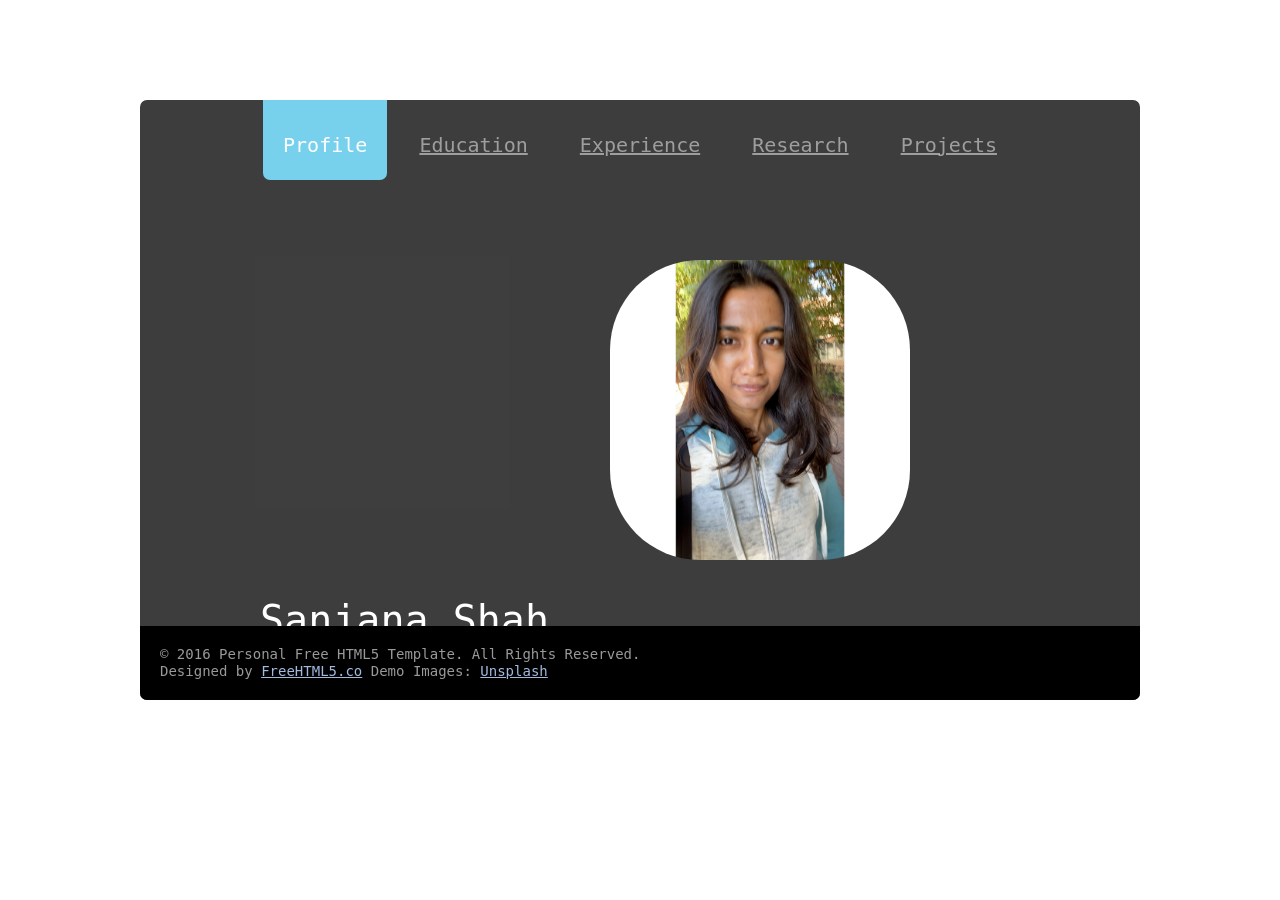
==== index.html @ aca529a1 "Update index.html" ====
<!DOCTYPE html>
<!--[if lt IE 7]>      <html class="no-js lt-ie9 lt-ie8 lt-ie7"> <![endif]-->
<!--[if IE 7]>         <html class="no-js lt-ie9 lt-ie8"> <![endif]-->
<!--[if IE 8]>         <html class="no-js lt-ie9"> <![endif]-->
<!--[if gt IE 8]><!--> <html class="no-js"> <!--<![endif]-->
	<head>
	<meta charset="utf-8">
	<meta http-equiv="X-UA-Compatible" content="IE=edge">
	<title> Sanjana Shah - Personal Website</title>
	<meta name="viewport" content="width=device-width, initial-scale=1">
	<meta name="description" content="Free HTML5 Website Template by FreeHTML5.co" />
	<meta name="keywords" content="free html5, free template, free bootstrap, free website template, html5, css3, mobile first, responsive" />
	<meta name="author" content="FreeHTML5.co" />

  <!-- 
	//////////////////////////////////////////////////////

	FREE HTML5 TEMPLATE 
	DESIGNED & DEVELOPED by FreeHTML5.co
		
	Website: 		http://freehtml5.co/
	Email: 			info@freehtml5.co
	Twitter: 		http://twitter.com/fh5co
	Facebook: 		https://www.facebook.com/fh5co

	//////////////////////////////////////////////////////
	 -->

  	<!-- Facebook and Twitter integration -->
	<meta property="og:title" content=""/>
	<meta property="og:image" content=""/>
	<meta property="og:url" content=""/>
	<meta property="og:site_name" content=""/>
	<meta property="og:description" content=""/>
	<meta name="twitter:title" content="" />
	<meta name="twitter:image" content="" />
	<meta name="twitter:url" content="" />
	<meta name="twitter:card" content="" />

	<!-- Place favicon.ico and apple-touch-icon.png in the root directory -->
	<link rel="shortcut icon" href="favicon.ico">

	<!-- <link href='https://fonts.googleapis.com/css?family=Work+Sans:400,300,600,400italic,700' rel='stylesheet' type='text/css'> -->
	
	<!-- Animate.css -->
	<link rel="stylesheet" href="css/animate.css">
	<!-- Icomoon Icon Fonts-->
	<link rel="stylesheet" href="css/icomoon.css">
	<!-- Bootstrap  -->
	<link rel="stylesheet" href="css/bootstrap.css">
	<!-- Theme style  -->
	<link rel="stylesheet" href="css/style.css">

	<!-- Modernizr JS -->
	<script src="js/modernizr-2.6.2.min.js"></script>
	<!-- FOR IE9 below -->
	<!--[if lt IE 9]>
	<script src="js/respond.min.js"></script>
	<![endif]-->

	</head>
	<body style="background-image: url(images/bg_img.png);">
	
	<div id="fh5co-main">
		<div class="fh5co-tab-wrap">
			<ul class="fh5co-tab-menu">
				<li class="active"><a href="#" data-tab="1"><span class="icon icon-cloud"></span><span class="menu-text">Profile</span></a></li>
				<li><a href="#" data-tab="2"><span class="icon icon-graduation-cap"></span><span class="menu-text">Education</span></a></li>
				<li><a href="#" data-tab="3"><span class="icon icon-black-tie"></span><span class="menu-text">Experience</span></a></li>
				<li><a href="#" data-tab="4" data-pie="yes"><span class="icon icon-book"></span><span class="menu-text"> Research </span></a></li>
				<li><a href="#" data-tab="5" data-pie="yes"><span class="icon icon-camera"></span><span class="menu-text">Projects</span></a></li>

			</ul>
			<div class="fh5co-tab-content active" data-content="1">
				<div class="fh5co-content-inner text-center">
					<div class="row row-bottom-padded-sm">
						<div class="col-md-12">
							<figure>
								<img style="width: 300px; border-radius: 30%"  src="images/profile_img.png" alt="Free HTML5 Wesbite Template by FreeHTML5.co">
							</figure>
							<h1>Sanjana Shah</h1>
							<p> What even is an Introduction?? </p>
						</div>
					</div>
					<div class="row">
						<div class="col-md-12 fh5co-counter">
							<div class="fh5co-number fh5co-left">22</div>
							<div class="fh5co-text">
								<h3 class="border-bottom">Years of experience in Existing on Earth</h3>
								<p>Taking naps, running after cats, contemplating the meaning of life. </p>
							</div>
						</div>
					</div>
					<ul class="fh5co-social">
						<li><a href="mailto:iamsanjanashah@gmail.com"><i class="icon-envelope"></i></a></li>
						<li><a href="https://www.linkedin.com/in/iamsanjanashah/"><i class="icon-linkedin"></i></a></li>
						<li><a href="images/Sanjana_Shah_Resume.pdf"><i class="icon-document"></i></a></li>

					</ul>
				</div>
			</div>
			<div class="fh5co-tab-content" data-content="2">
				<div class="fh5co-content-inner">
					<div class="row">
						<div class="col-md-12">
							<div class="fh5co-feature">
					
								<div class="fh5co-text">

									<h3 style="text-align: center;">Arizona State University (Dec 2023)</h3>
									<h4 style="text-align: center;">MS with Thesis, Computer Science: 4.0 GPA</h4>
									<ul>
										<li>Master's Thesis: Modeling Spatial Competition and Therapy Protocols in Three-Dimensional Vascularized Cancers</li>
										<li>Graduate Teaching Assistant: Data Structures and Algorithms (CSE 310)</li>
									</ul>
								</div>
							</div>
							
							<div class="fh5co-feature">
								<br>
								<div class="fh5co-text">

									<h3 style="text-align: center;">Arizona State University (Dec 2022)</h3>
									<h4 style="text-align: center;">BS, Computer Science: <i>Summa Cum Laude</i> 4.0 GPA </h4>

									<br>
									<figure>
										<img src="images/wics.png">
									</figure>
									<figcaption style="text-align: center; margin-left: auto; margin-right: auto; display: block;">Women in Computer Science club at ASU</figcaption>
							
									<br>
									<ul>
										<li>Achievements: Moeur Award (for 4.0 GPA), Dean's List for all semesters, New American University Scholar</li>
										<li>Undergraduate Teaching Assistant: Object-Oriented Programming in Java (CSE 205), Introduction to Programming in C++ (CSE 100)</li>
									</ul>

									<br>
									
								</div>

							</div>

						</div>
						
					</div>
				</div>
			</div>
			<div class="fh5co-tab-content" data-content="3">
				<div class="fh5co-content-inner">
					<div class="row">
						<div class="col-md-12">
							<div class="fh5co-feature">
				
								<div class="fh5co-text">
									<h3  style="text-align: center;">Amazon.com (Summer 2023)</h3>
									<h4  style="text-align: center;">Software Development Engineering Intern</h4>
									<br>
		
									<ul>
										<li>
											Designed and implemented a ticketing service that performs fault localization and ticket routing using AWS, decreasing per-ticket handling time per software developer by 5 minutes while providing 4 customer teams faster access to their infrastructure-related tickets
										</li>
										<li>
											Interfaced with 8 stakeholders (software developers and data scientists) and aggregated their business needs using prototypes
										</li>
									</ul>
								</div>
							</div>

							<div class="fh5co-feature">
							<br>
								<div class="fh5co-text">
									<h3 style="text-align: center;">Amazon.com (Summer 2022)</h3>
									<h4 style="text-align: center;">Software Development Engineering Intern</h4>
									<ul>
										<li>
											Developed a monitoring and analysis service that characterizes logs from 6 existing team services for system health analysis. </li>
										<li>
											Designed and implemented AWS Step Function and EventBridge workflow for event-based orchestration.										</li>
										<li> Built the infrastructure to be modular using Simple Notification Service and DynamoDB streams for integrating additional services. </li>
									</ul>
									
								</div>
							</div>

							<div class="fh5co-feature">
								<br>
								<div class="fh5co-text">
									<h3 style="text-align: center;">Amazon.com (Summer 2021)</h3>
									<h4 style="text-align: center;">Software Development Engineering Intern</h4>
									<br>
									<figure>
										<img    src="images/amazon summer 1.png">
									</figure>
									<figcaption style="text-align: center; margin-left: auto; margin-right: auto; display: block;">Amazon Internship (Summer 2021)</figcaption>
								
									<br>
									<ul>
										<li>
											Developed a full-stack (Frontend: React and TypeScript, Backend: Java) debugging tool for more than 200 software developers.										</li>
										<li>
											Collaborated with 15 UX designers and security engineers to decide the website design and security policies using AWS IAM roles.										</li>

										<li> Interfaced with 5 stakeholders (software developers and project managers) and gained design consensus through iterations of UI
											mockups.</li>
									</ul>
									</div>
							</div>

						</div>
						
					</div>
				</div>
			</div>
			<div class="fh5co-tab-content" data-content="4">
				<div class="fh5co-content-inner">
					<div class="fh5co-feature">
						<div class="fh5co-text">
							<h3 style="text-align: center; margin-left: auto; margin-right: auto;">Modeling Adaptive Therapy in Cancer</h3>
							<br>
							<figure>
								<img    src="images/thesis.png">
							</figure>
							<figcaption style="text-align: center; margin-left: auto; margin-right: auto; display: block;"> CancerSim Thesis Defense (30th Oct, 2023)</figcaption>
						
							<br>
							<ul>
								<li> Developed and employed the agent-based model "CancerSim" in C++ for simulating and analyzing the impact of different drug routine on existing cancer treatment strategies and expanded on interdisciplinary research in collaboration with 3 research labs.</li>
								<li>
									Developed a Python and R-based pipeline automating experimentation, data analysis, and 3D visualization on trial data, saving researchers 3 hours per week previously spent on manual tasks.</li>

								<li> Optimized simulator efficiency by reducing run-time by 10%, concurrently enhancing accuracy, achieved through refined mathematical modeling of cancer progression processes and precise biological calibrations grounded in existing oncology research.</li>
							</ul>
							</div>
					</div>
				</div>
			</div>

			<div class="fh5co-tab-content" data-content="5">
				<div class="fh5co-content-inner">
					
					<div class="fh5co-feature">
						<br>
						<div class="fh5co-text">
							<h3 style="text-align: center;">Time-Based DEVS-Suite Visualizer</h3>
							<h4 style="text-align: center;">Capstone Project</h4>
							<br>
							<iframe style=" margin-left: auto; margin-right: auto; display: block; width: 80%;" height = 300px src="https://www.youtube.com/embed/7N1OgNAA5P4?si=5xBx3mdXmCD-VavM" title="YouTube video player" frameborder="0" allow="accelerometer; autoplay; clipboard-write; encrypted-media; gyroscope; picture-in-picture; web-share" allowfullscreen></iframe>


							<!-- <figure>
								<img    src="images/capstone.png">
							</figure> -->
							<figcaption style="text-align: center; margin-left: auto; margin-right: auto; display: block;"> Time-Based DEVS-Suite Visualizer</figcaption>
						
							<br>
							<ul>
								<li>
									Developed a full-stack SpringBoot application (Frontend: JavaScript and D3.js Library, Backend: Java) to extract logs of discrete event simulation time-stamped data (DEVS) stored in a Postgres database and visualize them using piecewise-constant and time-based event charts.
								</li>
								
							</ul>
							</div>
					</div>


					<div class="fh5co-feature">
						<br>
						<div class="fh5co-text">
							<h3 href = "https://sanjana-shah.github.io/trends-in-oppression-against-women/" style="text-align: center;">Trends of Oppression Against Women</h3>
							<h4 style="text-align: center;">Data Visualization Project</h4>
							<br>
							<figure>
								<img    src="images/graph.png">
							</figure>
							<figcaption style="text-align: center; margin-left: auto; margin-right: auto; display: block;"> Does education improve how women view themselves?</figcaption>
						
							<br>
							<ul>
							</div>
					</div>

					<div class="fh5co-feature">
						<br>
						<div class="fh5co-text">
							<h3 style="text-align: center;">MakeCode Arcade: Chase the Pizza!</h3>
							<h4 style="text-align: center;">Personal Project</h4>
							<br>
							<figure>
								<img    src="images/chase-the-pizza.png">
							</figure>
							<figcaption style="text-align: center; margin-left: auto; margin-right: auto; display: block;"> Eat as much pizza as possible before the clock hits 0!</figcaption>
						
							<br>
							<ul>
							</div>
					</div>
				</div>
			</div>
		</div>
		<footer id="fh5co-footer">
			<div class="row">
				<div class="col-md-6 col-md-offset-3 text-center">
					<small>
						&copy; 2016 Personal Free HTML5 Template. All Rights Reserved. <span class="fh5co-author">
						Designed by <a href="http://freehtml5.co" target="_blank">FreeHTML5.co</a> Demo Images: <a href="http://unsplash.com/" target="_blank">Unsplash</a></span>
					</small>
				</div>
			</div>
		</footer>
	</div>
	
	<!-- jQuery -->
	<script src="js/jquery.min.js"></script>
	<!-- jQuery Easing -->
	<script src="js/jquery.easing.1.3.js"></script>
	<!-- Bootstrap -->
	<script src="js/bootstrap.min.js"></script>
	<!-- Waypoints -->
	<script src="js/jquery.waypoints.min.js"></script>
	<!-- Easy PieChart -->
	<script src="js/jquery.easypiechart.min.js"></script>
	<!-- MAIN JS -->
	<script src="js/main.js"></script>

	</body>
</html>
---- css/style.css ----
@font-face {
  font-family: 'icomoon';
  src: url("../fonts/icomoon/icomoon.eot?srf3rx");
  src: url("../fonts/icomoon/icomoon.eot?srf3rx#iefix") format("embedded-opentype"), url("../fonts/icomoon/icomoon.ttf?srf3rx") format("truetype"), url("../fonts/icomoon/icomoon.woff?srf3rx") format("woff"), url("../fonts/icomoon/icomoon.svg?srf3rx#icomoon") format("svg");
  font-weight: normal;
  font-style: normal;
}
/* =======================================================
*
* 	Template Style 
*	Edit this section
*
* ======================================================= */
body {
  font-family: "Space Mono", monospace, serif;
  font-weight: 300;
  font-size: 20px;
  line-height: 1.5;
  color: #7f7f7f;
  color: rgba(255, 255, 255, 0.7);
  background: #fff;
  height: 100%;
  position: relative;
  background-size: cover;
  background-attachment: fixed;
  background-repeat: no-repeat;
}
@media screen and (max-width: 768px) {
  body {
    background-position: center center;
    background-repeat: no-repeat;
  }
}

a {
  color: #a2b9de;
  -webkit-transition: 0.5s;
  -o-transition: 0.5s;
  transition: 0.5s;
}
a:hover, a:active, a:focus {
  color: #77d0ec;
  outline: none;
}

p {
  margin-bottom: 1.5em;
}

h1, h2, h3, h4, h5, h6 {
  color: #fff;
  font-family: "Space Mono", monospace, serif;
  font-weight: 300;
  margin: 0 0 30px 0;
}

::-webkit-selection {
  color: #fff;
  background: #77d0ec;
}

::-moz-selection {
  color: #fff;
  background: #77d0ec;
}

::selection {
  color: #fff;
  background: #77d0ec;
}

#fh5co-main {
  max-width: 1000px;
  min-height: 600px;
  margin: 5em auto 5em auto;
  position: relative;
  background: rgba(29, 28, 28, 0.85);
  overflow: hidden;
  -webkit-border-radius: 7px;
  -moz-border-radius: 7px;
  -ms-border-radius: 7px;
  border-radius: 7px;
  -webkit-transition: 0.5s;
  -o-transition: 0.5s;
  transition: 0.5s;
}
@media screen and (max-width: 768px) {
  #fh5co-main {
    margin: 2em .5em 5em .5em;
  }
}

.fh5co-tab-wrap {
  position: relative;
}
.fh5co-tab-wrap .fh5co-tab-menu {
  list-style: none;
  text-align: center;
  margin-bottom: 2em;
  position: relative;
  top: -.5em;
  padding: 0;
  margin: 0;
}
@media screen and (max-width: 768px) {
  .fh5co-tab-wrap .fh5co-tab-menu {
    top: -7px;
  }
}
.fh5co-tab-wrap .fh5co-tab-menu li {
  display: -moz-inline-stack;
  display: inline-block;
  zoom: 1;
  *display: inline;
  text-align: center;
  padding: 0;
  margin: 0;
}
.fh5co-tab-wrap .fh5co-tab-menu li a {
  padding: 2em 1em 1em 1em;
  position: relative;
  color: rgba(255, 255, 255, 0.5);
  z-index: 10;
  display: -moz-inline-stack;
  display: inline-block;
  zoom: 1;
  *display: inline;
  -webkit-transition: 0.3s;
  -o-transition: 0.3s;
  transition: 0.3s;
}
.fh5co-tab-wrap .fh5co-tab-menu li a .icon {
  display: block;
  position: relative;
  font-size: 22px;
  bottom: 0;
  -webkit-transition: 0.3s;
  -o-transition: 0.3s;
  transition: 0.3s;
}
.fh5co-tab-wrap .fh5co-tab-menu li a .menu-text {
  display: block;
  -webkit-transition: 0.5s;
  -o-transition: 0.5s;
  transition: 0.5s;
}
@media screen and (max-width: 768px) {
  .fh5co-tab-wrap .fh5co-tab-menu li a .menu-text {
    display: none;
  }
}
@media screen and (max-width: 768px) {
  .fh5co-tab-wrap .fh5co-tab-menu li a {
    padding: 1em .5em .5em .5em;
  }
}
.fh5co-tab-wrap .fh5co-tab-menu li a:after {
  position: absolute;
  content: "";
  height: 0;
  background: #77d0ec;
  z-index: -1;
  top: 0;
  left: 0;
  width: 100%;
  -webkit-transition: all 0.5s cubic-bezier(0.175, 0.885, 0.32, 1.275);
  -moz-transition: all 0.5s cubic-bezier(0.175, 0.885, 0.32, 1.275);
  -ms-transition: all 0.5s cubic-bezier(0.175, 0.885, 0.32, 1.275);
  -o-transition: all 0.5s cubic-bezier(0.175, 0.885, 0.32, 1.275);
  transition: all 0.5s cubic-bezier(0.175, 0.885, 0.32, 1.275);
  -webkit-border-radius: 7px;
  -moz-border-radius: 7px;
  -ms-border-radius: 7px;
  border-radius: 7px;
}
.fh5co-tab-wrap .fh5co-tab-menu li a:hover {
  color: #fff;
  text-decoration: none;
}
.fh5co-tab-wrap .fh5co-tab-menu li a:hover .icon {
  bottom: 10px;
}
@media screen and (max-width: 768px) {
  .fh5co-tab-wrap .fh5co-tab-menu li a:hover .icon {
    bottom: 0px;
  }
}
.fh5co-tab-wrap .fh5co-tab-menu li a:hover:after {
  height: 100%;
}
.fh5co-tab-wrap .fh5co-tab-menu li.active .icon {
  bottom: 10px;
}
@media screen and (max-width: 768px) {
  .fh5co-tab-wrap .fh5co-tab-menu li.active .icon {
    bottom: 0px;
  }
}
.fh5co-tab-wrap .fh5co-tab-menu li.active > a {
  color: #fff;
  text-decoration: none;
}
.fh5co-tab-wrap .fh5co-tab-menu li.active > a:after {
  height: 100%;
}
.fh5co-tab-wrap .fh5co-tab-content {
  padding-left: 4em;
  padding-right: 4em;
  position: absolute;
  top: 0;
  opacity: 0;
  visibility: hidden;
  width: 100%;
}
@media screen and (max-width: 768px) {
  .fh5co-tab-wrap .fh5co-tab-content {
    padding-left: .5em;
    padding-right: .5em;
  }
}
.fh5co-tab-wrap .fh5co-tab-content.active {
  opacity: 1;
  visibility: visible;
}
.fh5co-tab-wrap .fh5co-tab-content .fh5co-content-inner {
  padding: 7em 2em 5em 2em;
  float: left;
  width: 100%;
  position: relative;
}
@media screen and (max-width: 768px) {
  .fh5co-tab-wrap .fh5co-tab-content .fh5co-content-inner {
    padding: 4em .5em 5em .5em;
  }
}

figure {
  margin-bottom: 1.5em;
}

.fh5co-counter .fh5co-number {
  font-size: 100px;
  color: #77d0ec;
  font-weight: 400;
  margin: 0;
  padding: 0;
  line-height: .7;
}
.fh5co-counter .fh5co-number.fh5co-left {
  float: left;
  width: 30%;
}
@media screen and (max-width: 768px) {
  .fh5co-counter .fh5co-number.fh5co-left {
    width: 100%;
    line-height: 1.2;
  }
}
.fh5co-counter .fh5co-text {
  float: right;
  text-align: left;
  width: 70%;
}
@media screen and (max-width: 768px) {
  .fh5co-counter .fh5co-text {
    width: 100%;
    text-align: center;
  }
}
.fh5co-counter .fh5co-text h3 {
  margin: 0;
  padding: 0;
  position: relative;
}
.fh5co-counter .fh5co-text h3.border-bottom:after {
  content: "";
  width: 50px;
}

.fh5co-social {
  padding: 0;
  margin: 0;
  text-align: center;
}
.fh5co-social li {
  padding: 0;
  margin: 0;
  list-style: none;
  display: -moz-inline-stack;
  display: inline-block;
  zoom: 1;
  *display: inline;
}
.fh5co-social li a {
  font-size: 22px;
  color: #fff;
  padding: 10px 20px;
  display: -moz-inline-stack;
  display: inline-block;
  zoom: 1;
  *display: inline;
  -webkit-border-radius: 7px;
  -moz-border-radius: 7px;
  -ms-border-radius: 7px;
  border-radius: 7px;
}
@media screen and (max-width: 768px) {
  .fh5co-social li a {
    padding: 10px 8px;
  }
}
.fh5co-social li a:hover {
  color: #77d0ec;
}
.fh5co-social li a:hover, .fh5co-social li a:active, .fh5co-social li a:focus {
  outline: none;
  text-decoration: none;
}

.fh5co-feature {
  text-align: left;
  width: 100%;
  float: left;
}
.fh5co-feature .fh5co-icon {
  float: left;
  width: 10%;
  display: block;
  margin-top: 5px;
}
.fh5co-feature .fh5co-icon i {
  color: #77d0ec;
  font-size: 40px;
}
.fh5co-feature .fh5co-text {
  float: right;
  width: 100%;
}
@media screen and (max-width: 768px) {
  .fh5co-feature .fh5co-text {
    width: 100%;
  }
}
@media screen and (max-width: 480px) {
  .fh5co-feature .fh5co-text {
    width: 100%;
  }
}
.fh5co-feature .fh5co-text h2, .fh5co-feature .fh5co-text h3 {
  margin: 0;
  padding: 0;
}
.fh5co-feature .fh5co-text h3 {
  font-weight: 300;
  margin-bottom: 10px;
  color: rgba(255, 255, 255, 0.8);
  font-size: 20px;
}
.fh5co-feature .fh5co-text h2 {
  font-size: 16px;
  letter-spacing: 2px;
  font-weight: bold;
  text-transform: uppercase;
}

.chart {
  width: 160px;
  height: 160px;
  margin: 0 auto 30px auto;
  position: relative;
  text-align: center;
}
.chart span {
  position: absolute;
  top: 50%;
  left: 0;
  margin-top: -30px;
  width: 100%;
}
.chart span strong {
  display: block;
}
.chart canvas {
  position: absolute;
  left: 0;
  top: 0;
}

#fh5co-footer {
  margin-top: 50px;
  background: black;
  clear: both;
  color: rgba(255, 255, 255, 0.6);
  font-size: 14px;
  position: absolute;
  bottom: 0;
  width: 100%;
  padding: 20px 20px;
  line-height: 1.2;
}
#fh5co-footer small {
  font-size: 14px;
}
#fh5co-footer .fh5co-author {
  display: block;
}
@media screen and (max-width: 768px) {
  #fh5co-footer .fh5co-author {
    display: -moz-inline-stack;
    display: inline-block;
    zoom: 1;
    *display: inline;
  }
}

@media screen and (max-width: 480px) {
  .col-xxs-12 {
    float: none;
    width: 100%;
  }
}

.row-bottom-padded-lg {
  padding-bottom: 7em;
}
@media screen and (max-width: 768px) {
  .row-bottom-padded-lg {
    padding-bottom: 1em;
  }
}

.row-bottom-padded-md {
  padding-bottom: 4em;
}
@media screen and (max-width: 768px) {
  .row-bottom-padded-md {
    padding-bottom: 1em;
  }
}

.row-bottom-padded-sm {
  padding-bottom: 1em;
}
@media screen and (max-width: 768px) {
  .row-bottom-padded-sm {
    padding-bottom: 1em;
  }
}

img {
  width: 60%; border-radius: 15%; margin-left: auto; margin-right: auto; display: block;
}

/*# sourceMappingURL=style.css.map */
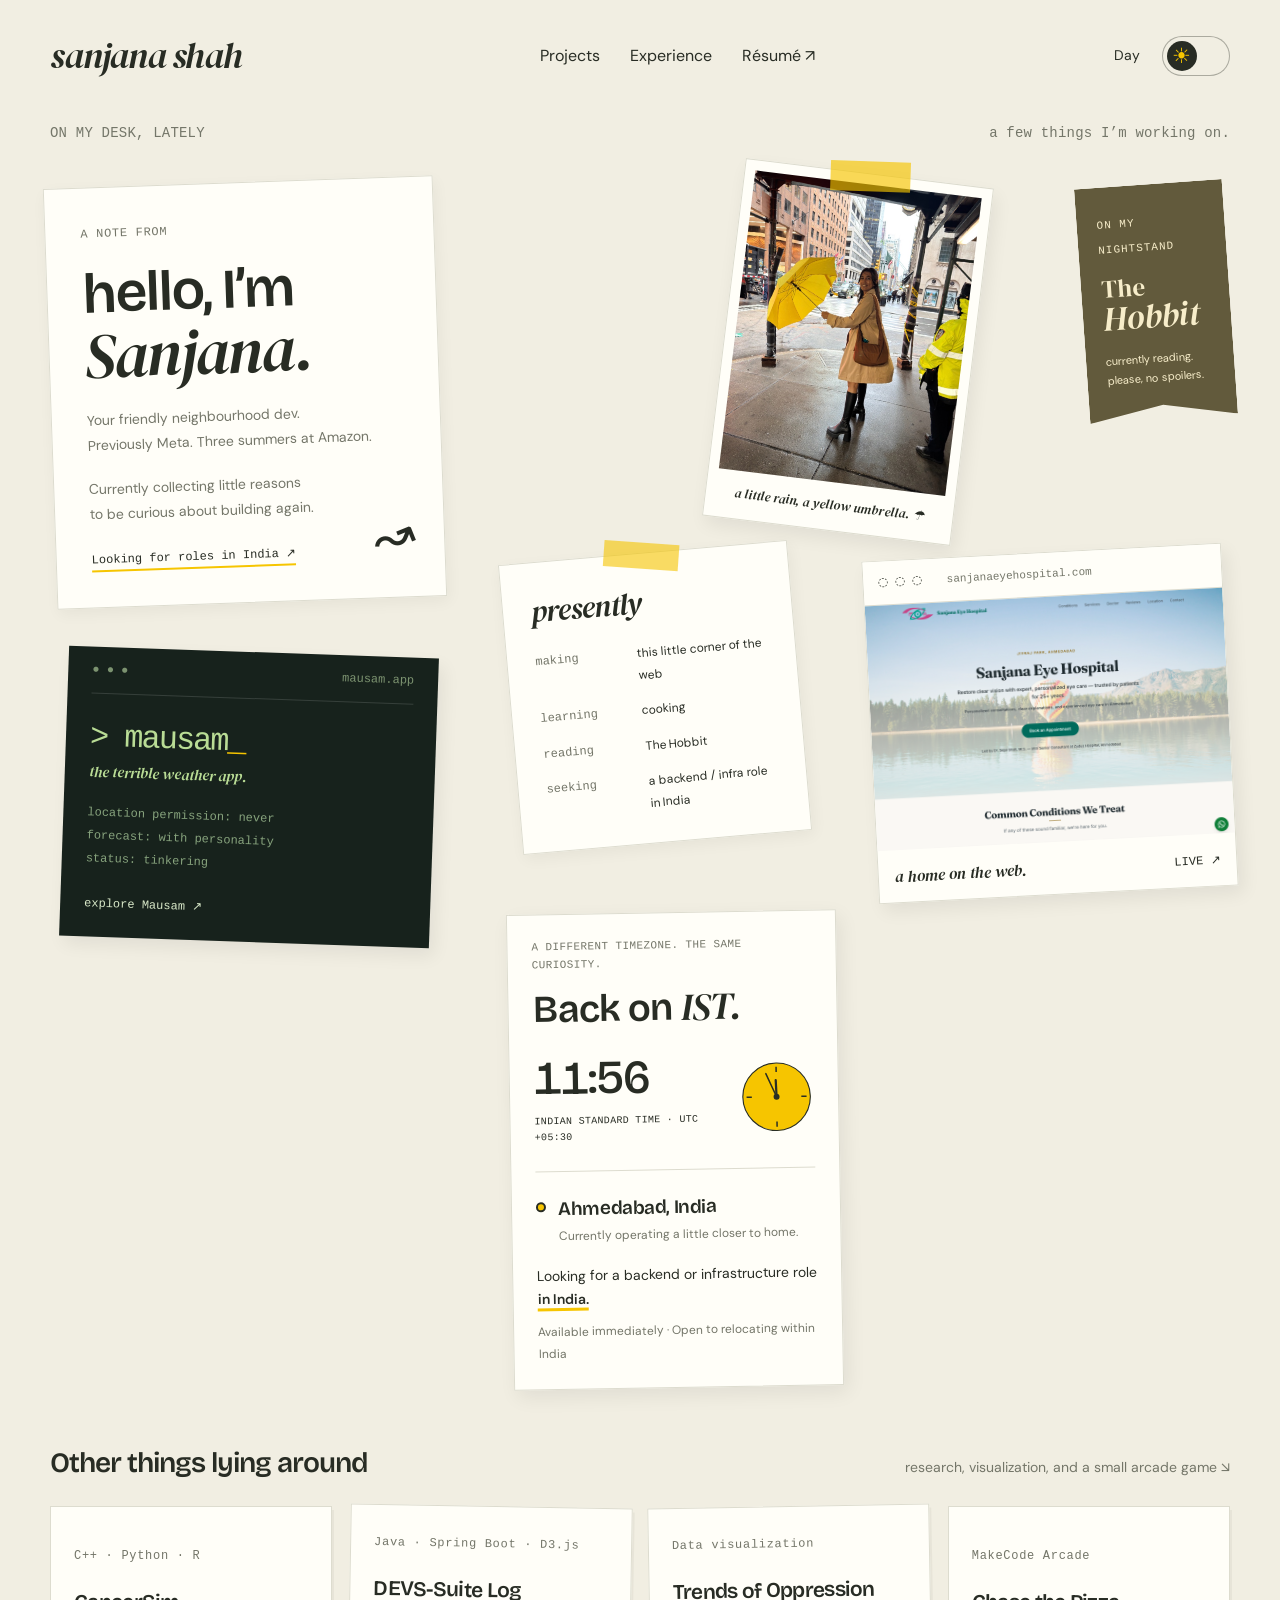
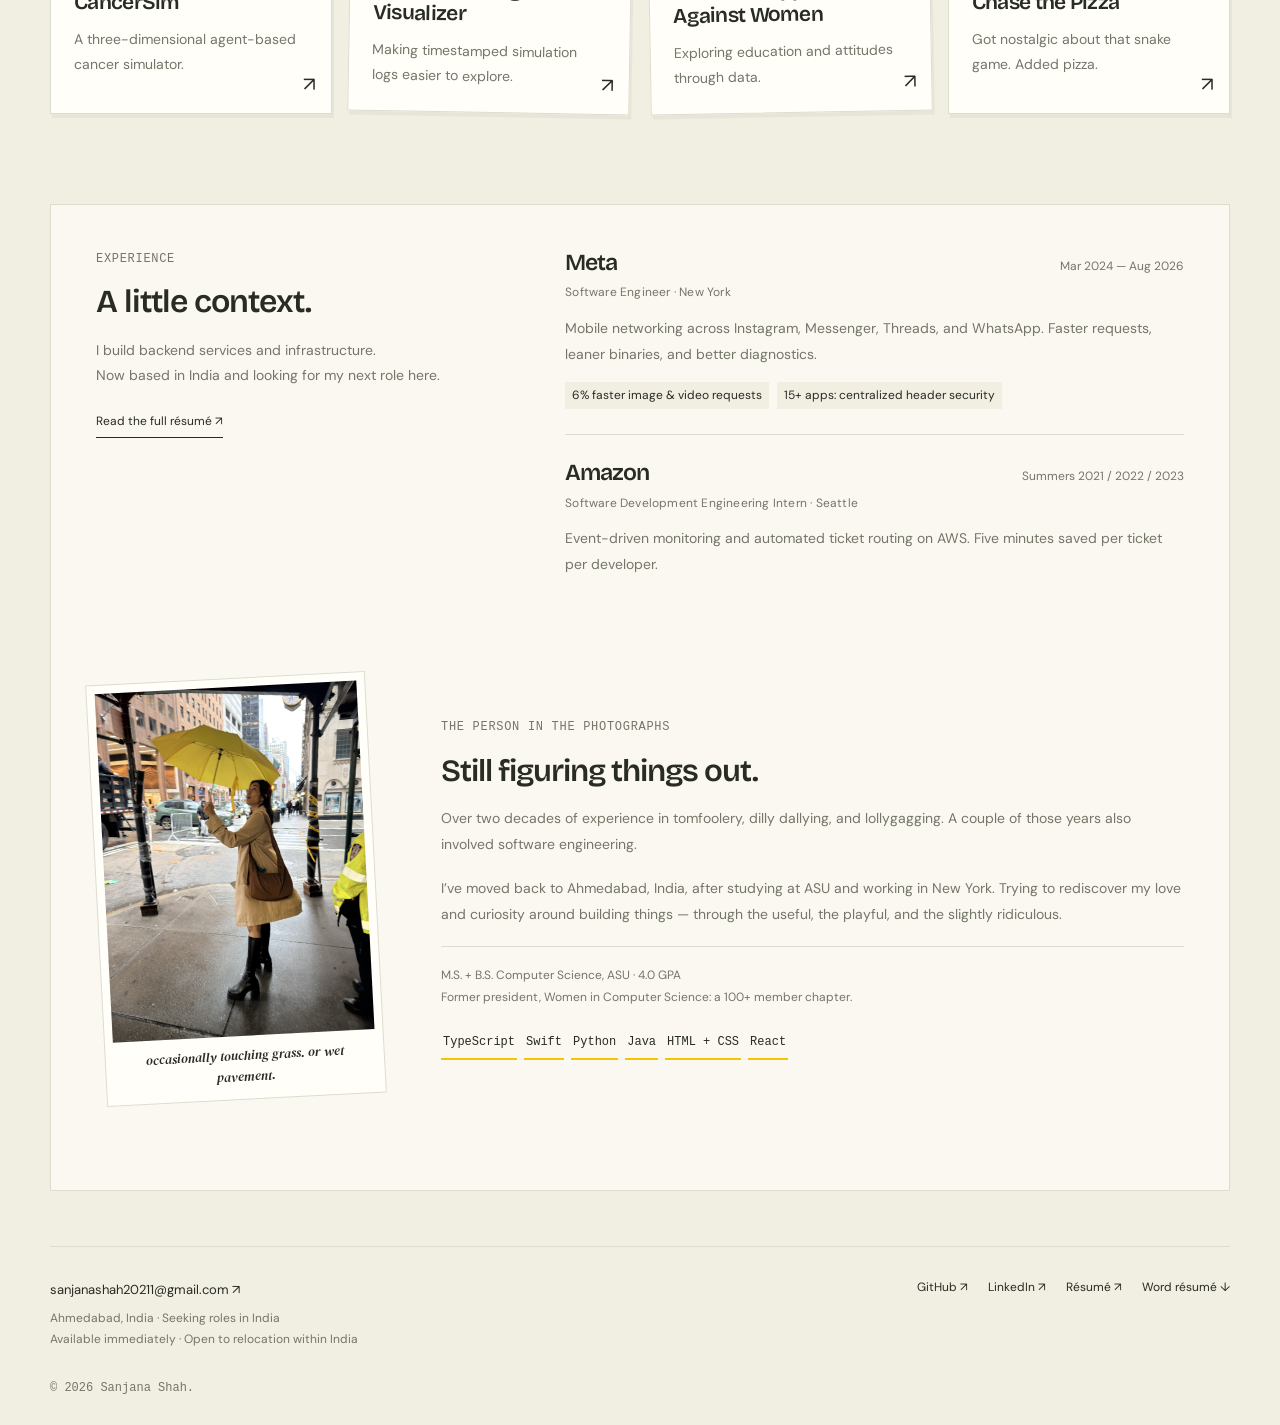
==== commit 7f67cfcc: "Redesign portfolio as a desk-themed single page Replace the FreeHTML5 template with a custom page (d" ====
--- a/index.html
+++ b/index.html
@@ -1,330 +1,35 @@
-
-<!DOCTYPE html>
-<!--[if lt IE 7]>      <html class="no-js lt-ie9 lt-ie8 lt-ie7"> <![endif]-->
-<!--[if IE 7]>         <html class="no-js lt-ie9 lt-ie8"> <![endif]-->
-<!--[if IE 8]>         <html class="no-js lt-ie9"> <![endif]-->
-<!--[if gt IE 8]><!--> <html class="no-js"> <!--<![endif]-->
-	<head>
-	<meta charset="utf-8">
-	<meta http-equiv="X-UA-Compatible" content="IE=edge">
-	<title> Sanjana Shah - Personal Website</title>
-	<meta name="viewport" content="width=device-width, initial-scale=1">
-	<meta name="description" content="Free HTML5 Website Template by FreeHTML5.co" />
-	<meta name="keywords" content="free html5, free template, free bootstrap, free website template, html5, css3, mobile first, responsive" />
-	<meta name="author" content="FreeHTML5.co" />
-
-  <!-- 
-	//////////////////////////////////////////////////////
-
-	FREE HTML5 TEMPLATE 
-	DESIGNED & DEVELOPED by FreeHTML5.co
-		
-	Website: 		http://freehtml5.co/
-	Email: 			info@freehtml5.co
-	Twitter: 		http://twitter.com/fh5co
-	Facebook: 		https://www.facebook.com/fh5co
-
-	//////////////////////////////////////////////////////
-	 -->
-
-  	<!-- Facebook and Twitter integration -->
-	<meta property="og:title" content=""/>
-	<meta property="og:image" content=""/>
-	<meta property="og:url" content=""/>
-	<meta property="og:site_name" content=""/>
-	<meta property="og:description" content=""/>
-	<meta name="twitter:title" content="" />
-	<meta name="twitter:image" content="" />
-	<meta name="twitter:url" content="" />
-	<meta name="twitter:card" content="" />
-
-	<!-- Place favicon.ico and apple-touch-icon.png in the root directory -->
-	<link rel="shortcut icon" href="favicon.ico">
-
-	<!-- <link href='https://fonts.googleapis.com/css?family=Work+Sans:400,300,600,400italic,700' rel='stylesheet' type='text/css'> -->
-	
-	<!-- Animate.css -->
-	<link rel="stylesheet" href="css/animate.css">
-	<!-- Icomoon Icon Fonts-->
-	<link rel="stylesheet" href="css/icomoon.css">
-	<!-- Bootstrap  -->
-	<link rel="stylesheet" href="css/bootstrap.css">
-	<!-- Theme style  -->
-	<link rel="stylesheet" href="css/style.css">
-
-	<!-- Modernizr JS -->
-	<script src="js/modernizr-2.6.2.min.js"></script>
-	<!-- FOR IE9 below -->
-	<!--[if lt IE 9]>
-	<script src="js/respond.min.js"></script>
-	<![endif]-->
-
-	</head>
-	<body style="background-image: url(images/bg_img.png);">
-	
-	<div id="fh5co-main">
-		<div class="fh5co-tab-wrap">
-			<ul class="fh5co-tab-menu">
-				<li class="active"><a href="#" data-tab="1"><span class="icon icon-cloud"></span><span class="menu-text">Profile</span></a></li>
-				<li><a href="#" data-tab="2"><span class="icon icon-graduation-cap"></span><span class="menu-text">Education</span></a></li>
-				<li><a href="#" data-tab="3"><span class="icon icon-black-tie"></span><span class="menu-text">Experience</span></a></li>
-				<li><a href="#" data-tab="4" data-pie="yes"><span class="icon icon-book"></span><span class="menu-text"> Research </span></a></li>
-				<li><a href="#" data-tab="5" data-pie="yes"><span class="icon icon-camera"></span><span class="menu-text">Projects</span></a></li>
-
-			</ul>
-			<div class="fh5co-tab-content active" data-content="1">
-				<div class="fh5co-content-inner text-center">
-					<div class="row row-bottom-padded-sm">
-						<div class="col-md-12">
-							<figure>
-								<img style="width: 300px; border-radius: 30%"  src="images/profile_img.png" alt="Free HTML5 Wesbite Template by FreeHTML5.co">
-							</figure>
-							<h1>Sanjana Shah</h1>
-							<p> What even is an Introduction?? </p>
-						</div>
-					</div>
-					<div class="row">
-						<div class="col-md-12 fh5co-counter">
-							<div class="fh5co-number fh5co-left">22</div>
-							<div class="fh5co-text">
-								<h3 class="border-bottom">Years of experience in Existing on Earth</h3>
-								<p>Taking naps, running after cats, contemplating the meaning of life. </p>
-							</div>
-						</div>
-					</div>
-					<ul class="fh5co-social">
-						<li><a href="mailto:iamsanjanashah@gmail.com"><i class="icon-envelope"></i></a></li>
-						<li><a href="https://www.linkedin.com/in/iamsanjanashah/"><i class="icon-linkedin"></i></a></li>
-						<li><a href="images/Sanjana_Shah_Resume.pdf"><i class="icon-document"></i></a></li>
-
-					</ul>
-				</div>
-			</div>
-			<div class="fh5co-tab-content" data-content="2">
-				<div class="fh5co-content-inner">
-					<div class="row">
-						<div class="col-md-12">
-							<div class="fh5co-feature">
-					
-								<div class="fh5co-text">
-
-									<h3 style="text-align: center;">Arizona State University (Dec 2023)</h3>
-									<h4 style="text-align: center;">MS with Thesis, Computer Science: 4.0 GPA</h4>
-									<ul>
-										<li>Master's Thesis: Modeling Spatial Competition and Therapy Protocols in Three-Dimensional Vascularized Cancers</li>
-										<li>Graduate Teaching Assistant: Data Structures and Algorithms (CSE 310)</li>
-									</ul>
-								</div>
-							</div>
-							
-							<div class="fh5co-feature">
-								<br>
-								<div class="fh5co-text">
-
-									<h3 style="text-align: center;">Arizona State University (Dec 2022)</h3>
-									<h4 style="text-align: center;">BS, Computer Science: <i>Summa Cum Laude</i> 4.0 GPA </h4>
-
-									<br>
-									<figure>
-										<img src="images/wics.png">
-									</figure>
-									<figcaption style="text-align: center; margin-left: auto; margin-right: auto; display: block;">Women in Computer Science club at ASU</figcaption>
-							
-									<br>
-									<ul>
-										<li>Achievements: Moeur Award (for 4.0 GPA), Dean's List for all semesters, New American University Scholar</li>
-										<li>Undergraduate Teaching Assistant: Object-Oriented Programming in Java (CSE 205), Introduction to Programming in C++ (CSE 100)</li>
-									</ul>
-
-									<br>
-									
-								</div>
-
-							</div>
-
-						</div>
-						
-					</div>
-				</div>
-			</div>
-			<div class="fh5co-tab-content" data-content="3">
-				<div class="fh5co-content-inner">
-					<div class="row">
-						<div class="col-md-12">
-							<div class="fh5co-feature">
-				
-								<div class="fh5co-text">
-									<h3  style="text-align: center;">Amazon.com (Summer 2023)</h3>
-									<h4  style="text-align: center;">Software Development Engineering Intern</h4>
-									<br>
-		
-									<ul>
-										<li>
-											Designed and implemented a ticketing service that performs fault localization and ticket routing using AWS, decreasing per-ticket handling time per software developer by 5 minutes while providing 4 customer teams faster access to their infrastructure-related tickets
-										</li>
-										<li>
-											Interfaced with 8 stakeholders (software developers and data scientists) and aggregated their business needs using prototypes
-										</li>
-									</ul>
-								</div>
-							</div>
-
-							<div class="fh5co-feature">
-							<br>
-								<div class="fh5co-text">
-									<h3 style="text-align: center;">Amazon.com (Summer 2022)</h3>
-									<h4 style="text-align: center;">Software Development Engineering Intern</h4>
-									<ul>
-										<li>
-											Developed a monitoring and analysis service that characterizes logs from 6 existing team services for system health analysis. </li>
-										<li>
-											Designed and implemented AWS Step Function and EventBridge workflow for event-based orchestration.										</li>
-										<li> Built the infrastructure to be modular using Simple Notification Service and DynamoDB streams for integrating additional services. </li>
-									</ul>
-									
-								</div>
-							</div>
-
-							<div class="fh5co-feature">
-								<br>
-								<div class="fh5co-text">
-									<h3 style="text-align: center;">Amazon.com (Summer 2021)</h3>
-									<h4 style="text-align: center;">Software Development Engineering Intern</h4>
-									<br>
-									<figure>
-										<img    src="images/amazon summer 1.png">
-									</figure>
-									<figcaption style="text-align: center; margin-left: auto; margin-right: auto; display: block;">Amazon Internship (Summer 2021)</figcaption>
-								
-									<br>
-									<ul>
-										<li>
-											Developed a full-stack (Frontend: React and TypeScript, Backend: Java) debugging tool for more than 200 software developers.										</li>
-										<li>
-											Collaborated with 15 UX designers and security engineers to decide the website design and security policies using AWS IAM roles.										</li>
-
-										<li> Interfaced with 5 stakeholders (software developers and project managers) and gained design consensus through iterations of UI
-											mockups.</li>
-									</ul>
-									</div>
-							</div>
-
-						</div>
-						
-					</div>
-				</div>
-			</div>
-			<div class="fh5co-tab-content" data-content="4">
-				<div class="fh5co-content-inner">
-					<div class="fh5co-feature">
-						<div class="fh5co-text">
-							<h3 style="text-align: center; margin-left: auto; margin-right: auto;">Modeling Adaptive Therapy in Cancer</h3>
-							<br>
-							<figure>
-								<img    src="images/thesis.png">
-							</figure>
-							<figcaption style="text-align: center; margin-left: auto; margin-right: auto; display: block;"> CancerSim Thesis Defense (30th Oct, 2023)</figcaption>
-						
-							<br>
-							<ul>
-								<li> Developed and employed the agent-based model "CancerSim" in C++ for simulating and analyzing the impact of different drug routine on existing cancer treatment strategies and expanded on interdisciplinary research in collaboration with 3 research labs.</li>
-								<li>
-									Developed a Python and R-based pipeline automating experimentation, data analysis, and 3D visualization on trial data, saving researchers 3 hours per week previously spent on manual tasks.</li>
-
-								<li> Optimized simulator efficiency by reducing run-time by 10%, concurrently enhancing accuracy, achieved through refined mathematical modeling of cancer progression processes and precise biological calibrations grounded in existing oncology research.</li>
-							</ul>
-							</div>
-					</div>
-				</div>
-			</div>
-
-			<div class="fh5co-tab-content" data-content="5">
-				<div class="fh5co-content-inner">
-					
-					<div class="fh5co-feature">
-						<br>
-						<div class="fh5co-text">
-							<h3 style="text-align: center;">Time-Based DEVS-Suite Visualizer</h3>
-							<h4 style="text-align: center;">Capstone Project</h4>
-							<br>
-							<iframe style=" margin-left: auto; margin-right: auto; display: block; width: 80%;" height = 300px src="https://www.youtube.com/embed/7N1OgNAA5P4?si=5xBx3mdXmCD-VavM" title="YouTube video player" frameborder="0" allow="accelerometer; autoplay; clipboard-write; encrypted-media; gyroscope; picture-in-picture; web-share" allowfullscreen></iframe>
-
-
-							<!-- <figure>
-								<img    src="images/capstone.png">
-							</figure> -->
-							<figcaption style="text-align: center; margin-left: auto; margin-right: auto; display: block;"> Time-Based DEVS-Suite Visualizer</figcaption>
-						
-							<br>
-							<ul>
-								<li>
-									Developed a full-stack SpringBoot application (Frontend: JavaScript and D3.js Library, Backend: Java) to extract logs of discrete event simulation time-stamped data (DEVS) stored in a Postgres database and visualize them using piecewise-constant and time-based event charts.
-								</li>
-								
-							</ul>
-							</div>
-					</div>
-
-
-					<div class="fh5co-feature">
-						<br>
-						<div class="fh5co-text">
-							<h3 href = "https://sanjana-shah.github.io/trends-in-oppression-against-women/" style="text-align: center;">Trends of Oppression Against Women</h3>
-							<h4 style="text-align: center;">Data Visualization Project</h4>
-							<br>
-							<figure>
-								<img    src="images/graph.png">
-							</figure>
-							<figcaption style="text-align: center; margin-left: auto; margin-right: auto; display: block;"> Does education improve how women view themselves?</figcaption>
-						
-							<br>
-							<ul>
-							</div>
-					</div>
-
-					<div class="fh5co-feature">
-						<br>
-						<div class="fh5co-text">
-							<h3 style="text-align: center;">MakeCode Arcade: Chase the Pizza!</h3>
-							<h4 style="text-align: center;">Personal Project</h4>
-							<br>
-							<figure>
-								<img    src="images/chase-the-pizza.png">
-							</figure>
-							<figcaption style="text-align: center; margin-left: auto; margin-right: auto; display: block;"> Eat as much pizza as possible before the clock hits 0!</figcaption>
-						
-							<br>
-							<ul>
-							</div>
-					</div>
-				</div>
-			</div>
-		</div>
-		<footer id="fh5co-footer">
-			<div class="row">
-				<div class="col-md-6 col-md-offset-3 text-center">
-					<small>
-						&copy; 2016 Personal Free HTML5 Template. All Rights Reserved. <span class="fh5co-author">
-						Designed by <a href="http://freehtml5.co" target="_blank">FreeHTML5.co</a> Demo Images: <a href="http://unsplash.com/" target="_blank">Unsplash</a></span>
-					</small>
-				</div>
-			</div>
-		</footer>
-	</div>
-	
-	<!-- jQuery -->
-	<script src="js/jquery.min.js"></script>
-	<!-- jQuery Easing -->
-	<script src="js/jquery.easing.1.3.js"></script>
-	<!-- Bootstrap -->
-	<script src="js/bootstrap.min.js"></script>
-	<!-- Waypoints -->
-	<script src="js/jquery.waypoints.min.js"></script>
-	<!-- Easy PieChart -->
-	<script src="js/jquery.easypiechart.min.js"></script>
-	<!-- MAIN JS -->
-	<script src="js/main.js"></script>
-
-	</body>
-</html>
-
+<!doctype html><html lang="en" data-theme="day">
+<head><meta charset="utf-8"><meta name="viewport" content="width=device-width,initial-scale=1"><meta name="description" content="Sanjana Shah — your friendly neighbourhood dev. Backend and infrastructure engineer, previously Meta and Amazon. Now back in India and seeking backend and infrastructure engineering roles in India. Public projects, research, and experiments."><title>Sanjana Shah — Software engineer</title><link rel="stylesheet" href="assets/portfolio/fonts.css"><link rel="stylesheet" href="assets/portfolio/site.css"><script src="assets/portfolio/theme.js"></script><script src="assets/portfolio/projects.js" defer></script><script src="assets/portfolio/site.js" defer></script><link rel="icon" href="data:image/svg+xml,%3Csvg xmlns='http://www.w3.org/2000/svg' viewBox='0 0 64 64'%3E%3Crect width='64' height='64' rx='32' fill='%23f6c500'/%3E%3Ctext x='15' y='46' font-size='42'%3E☂%3C/text%3E%3C/svg%3E">
+<link rel="stylesheet" href="assets/portfolio/india-clock.css"><script src="assets/portfolio/india-clock.js" defer></script></head>
+<body class="desk-page"><a class="skip" href="#main">Skip to content</a>
+<header class="masthead contain"><a class="brand" href="./" data-mode-link>sanjana shah</a><nav aria-label="Page navigation"><a href="#projects">Projects</a><a href="#experience">Experience</a><a href="resume.html" data-resume-link>Résumé ↗</a></nav><div class="theme-switcher"><span data-mode-label aria-hidden="true">Day</span><button class="theme-toggle" type="button" role="switch" aria-checked="false" aria-label="Night mode" data-theme-toggle><span class="theme-thumb"><span class="sun-icon" aria-hidden="true">☀</span><span class="moon-icon" aria-hidden="true">☾</span></span></button></div>
+</header>
+<main id="main">
+<section class="desk-stage contain" aria-labelledby="desk-title"><div class="desk-caption"><span>ON MY DESK, LATELY</span><span>a few things I’m working on.</span></div>
+<article class="paper intro-paper"><span class="paper-kicker">A NOTE FROM</span><h1 id="desk-title">hello, I’m<br><em>Sanjana.</em></h1><p>Your friendly neighbourhood dev.<br>Previously Meta. Three summers at Amazon.</p><p>Currently collecting little reasons<br>to be curious about building again.</p><a href="mailto:sanjanashah20211@gmail.com">Looking for roles in India ↗</a><span class="paper-doodle" aria-hidden="true">↝</span>
+</article>
+<figure class="desk-polaroid"><img src="assets/portfolio/yellow-umbrella.png" width="768" height="1024" alt="Sanjana with her yellow umbrella"><figcaption>a little rain, a yellow umbrella. ☂</figcaption>
+</figure>
+<aside class="bookmark"><span>ON MY<br>NIGHTSTAND</span><strong>The<br><em>Hobbit</em></strong><p>currently reading.<br>please, no spoilers.</p>
+</aside>
+<section class="paper now-paper"><h2>presently</h2><dl class="now-list"><div><dt>making</dt><dd>this little corner of the web</dd></div><div><dt>learning</dt><dd>cooking</dd></div><div><dt>reading</dt><dd>The Hobbit</dd></div><div><dt>seeking</dt><dd>a backend / infra role in India</dd></div></dl><span class="tape" aria-hidden="true"></span>
+</section><button class="desk-project terminal-paper" data-project="mausam"><span class="terminal-top">● ● ● <span>mausam.app</span></span><strong>&gt; mausam<span class="cursor">_</span></strong><p>the terrible weather app.</p><span class="terminal-output">location permission: never<br>forecast: with personality<br>status: tinkering</span><span class="desk-open">explore Mausam ↗</span></button><button class="desk-project browser-paper" data-project="hospital"><span class="browser-top">◌ ◌ ◌ <span>sanjanaeyehospital.com</span></span><img src="assets/portfolio/sanjana-eye-hospital.png" width="1440" height="1000" alt="Sanjana Eye Hospital website preview" loading="lazy"><span class="browser-caption">a home on the web. <span>LIVE ↗</span></span></button><div class="location-on-desk"><article class="location-card clock-card" aria-labelledby="india-location-title"><p class="card-eyebrow">A DIFFERENT TIMEZONE. THE SAME CURIOSITY.</p><h2 id="india-location-title">Back on <em>IST.</em></h2><div class="clock-display"><div><time data-ist-time>--:--</time><span>INDIAN STANDARD TIME · UTC +05:30</span></div><svg class="analog-clock" viewBox="0 0 100 100" aria-hidden="true"><circle class="clock-face" cx="50" cy="50" r="45"/><path class="clock-ticks" d="M50 10v7 M90 50h-7 M50 90v-7 M10 50h7"/><line class="hour-hand" data-clock-hour x1="50" y1="50" x2="50" y2="28"/><line class="minute-hand" data-clock-minute x1="50" y1="50" x2="50" y2="16"/><circle class="clock-center" cx="50" cy="50" r="4"/></svg></div><div class="clock-location"><span class="pin-dot" aria-hidden="true"></span><p><strong>Ahmedabad, India</strong><span>Currently operating a little closer to home.</span></p></div><p class="card-intent">Looking for a backend or infrastructure role <strong>in India.</strong></p><p class="card-fineprint">Available immediately · Open to relocating within India</p></article></div>
+</section>
+<section class="desk-other contain" id="projects"><div class="section-line"><h2>Other things lying around</h2><span>research, visualization, and a small arcade game ↘</span></div><div class="desk-mini-grid"><button class="mini-project" data-project="cancer"><span class="label">C++ · Python · R</span><h3>CancerSim</h3><p>A three-dimensional agent-based cancer simulator.</p><span class="mini-arrow" aria-hidden="true">↗</span></button><button class="mini-project" data-project="devs"><span class="label">Java · Spring Boot · D3.js</span><h3>DEVS-Suite Log Visualizer</h3><p>Making timestamped simulation logs easier to explore.</p><span class="mini-arrow" aria-hidden="true">↗</span></button><button class="mini-project" data-project="women"><span class="label">Data visualization</span><h3>Trends of Oppression Against Women</h3><p>Exploring education and attitudes through data.</p><span class="mini-arrow" aria-hidden="true">↗</span></button><button class="mini-project" data-project="pizza"><span class="label">MakeCode Arcade</span><h3>Chase the Pizza</h3><p>Got nostalgic about that snake game. Added pizza.</p><span class="mini-arrow" aria-hidden="true">↗</span></button></div>
+</section><div class="desk-lower contain">
+<section class="career-section" id="experience" aria-labelledby="career-title"><div class="career-title"><p class="label">EXPERIENCE</p><h2 id="career-title">A little context.</h2><p>I build backend services and infrastructure.<br>Now based in India and looking for my next role here.</p><a class="underlink" href="resume.html" data-resume-link>Read the full résumé ↗</a></div><div class="career-rows">
+<article><div><h3>Meta</h3><span>Mar 2024 — Aug 2026</span></div><p>Software Engineer · New York</p><p>Mobile networking across Instagram, Messenger, Threads, and WhatsApp. Faster requests, leaner binaries, and better diagnostics.</p><div class="result-tags"><span>6% faster image & video requests</span><span>15+ apps: centralized header security</span></div>
+</article>
+<article><div><h3>Amazon</h3><span>Summers 2021 / 2022 / 2023</span></div><p>Software Development Engineering Intern · Seattle</p><p>Event-driven monitoring and automated ticket routing on AWS. Five minutes saved per ticket per developer.</p>
+</article></div>
+</section>
+<section class="human-section" id="about"><div class="human-photos ">
+<figure><img src="assets/portfolio/umbrella-sidequest.png" width="1536" height="2048" alt="Sanjana looking up at her yellow umbrella on a rainy city street" loading="lazy"><figcaption>occasionally touching grass. or wet pavement.</figcaption>
+</figure></div><div><p class="label">THE PERSON IN THE PHOTOGRAPHS</p><h2>Still figuring things out.</h2><p>Over two decades of experience in tomfoolery, dilly dallying, and lollygagging. A couple of those years also involved software engineering.</p><p>I’ve moved back to Ahmedabad, India, after studying at ASU and working in New York. Trying to rediscover my love and curiosity around building things — through the useful, the playful, and the slightly ridiculous.</p><p class="education-note">M.S. + B.S. Computer Science, ASU · 4.0 GPA<br>Former president, Women in Computer Science: a 100+ member chapter.</p><div class="tool-chips"><span>TypeScript</span><span>Swift</span><span>Python</span><span>Java</span><span>HTML + CSS</span><span>React</span></div></div>
+</section></div>
+</main>
+<footer class="end-footer contain"><div><a href="mailto:sanjanashah20211@gmail.com">sanjanashah20211@gmail.com ↗</a><p>Ahmedabad, India · Seeking roles in India<br>Available immediately · Open to relocation within India</p></div><div class="footer-links"><a href="https://github.com/sanjana-shah" target="_blank" rel="noopener">GitHub ↗</a><a href="https://www.linkedin.com/in/iamsanjanashah/" target="_blank" rel="noopener">LinkedIn ↗</a><a href="resume.html" data-resume-link>Résumé ↗</a><a href="assets/portfolio/Sanjana-Shah-Resume.docx" download>Word résumé ↓</a></div><span class="footer-small">© <span data-year></span> Sanjana Shah.</span>
+</footer>
+<dialog aria-labelledby="project-dialog-title" id="project-dialog"><button class="close-dialog" aria-label="Close project">Close ×</button><div data-dialog-content></div>
+</dialog>
+</body></html>
--- a/assets/portfolio/fonts.css
+++ b/assets/portfolio/fonts.css
@@ -0,0 +1,59 @@
+@font-face {
+  font-family: 'Bricolage Grotesque';
+  font-style: normal;
+  font-weight: 500;
+  font-stretch: normal;
+  font-display: swap;
+  src: url(font-1.ttf) format('truetype');
+}
+@font-face {
+  font-family: 'Bricolage Grotesque';
+  font-style: normal;
+  font-weight: 600;
+  font-stretch: normal;
+  font-display: swap;
+  src: url(font-2.ttf) format('truetype');
+}
+@font-face {
+  font-family: 'Bricolage Grotesque';
+  font-style: normal;
+  font-weight: 700;
+  font-stretch: normal;
+  font-display: swap;
+  src: url(font-3.ttf) format('truetype');
+}
+@font-face {
+  font-family: 'DM Sans';
+  font-style: normal;
+  font-weight: 400;
+  font-display: swap;
+  src: url(font-5.ttf) format('truetype');
+}
+@font-face {
+  font-family: 'DM Sans';
+  font-style: normal;
+  font-weight: 500;
+  font-display: swap;
+  src: url(font-6.ttf) format('truetype');
+}
+@font-face {
+  font-family: 'DM Sans';
+  font-style: normal;
+  font-weight: 600;
+  font-display: swap;
+  src: url(font-7.ttf) format('truetype');
+}
+@font-face {
+  font-family: 'DM Serif Display';
+  font-style: italic;
+  font-weight: 400;
+  font-display: swap;
+  src: url(font-9.ttf) format('truetype');
+}
+@font-face {
+  font-family: 'DM Serif Display';
+  font-style: normal;
+  font-weight: 400;
+  font-display: swap;
+  src: url(font-10.ttf) format('truetype');
+}
--- a/assets/portfolio/site.css
+++ b/assets/portfolio/site.css
@@ -0,0 +1,58 @@
+:root{--yellow:#f6c500;--paper:#faf8f0;--ink:#282c24;--muted:#747669;--line:#dddccf;--surface:#f1eee2;--card:#fffef8;--serif:'DM Serif Display',Georgia,serif;--display:'Bricolage Grotesque',sans-serif;--body:'DM Sans',sans-serif;--mono:ui-monospace,SFMono-Regular,Consolas,monospace}
+[data-theme=night]{--paper:#20251f;--ink:#f2f0e3;--muted:#b1b6a6;--line:#454d40;--surface:#2b3228;--card:#30372c}
+*{box-sizing:border-box}html{scroll-behavior:smooth;scroll-padding-top:90px}body{margin:0;background:var(--paper);color:var(--ink);font:15px/1.65 var(--body)}a{color:inherit;text-decoration:none}button{font:inherit;color:inherit;cursor:pointer;border:0}a,button{-webkit-tap-highlight-color:transparent}button:focus-visible,a:focus-visible,summary:focus-visible{outline:3px solid #5783ba;outline-offset:5px}figure,h1,h2,h3,p,dl{margin:0}h1,h2,h3{font-family:var(--display);font-weight:600;line-height:1.15;letter-spacing:-1px}em{font-family:var(--serif);font-weight:400}img{display:block;max-width:100%}.contain{width:min(1180px,calc(100% - 100px));margin-inline:auto}.label{font:10px/1.5 var(--mono);letter-spacing:1px;color:var(--muted)}.skip{position:fixed;left:15px;top:-60px;z-index:99;background:var(--yellow);color:#25251f;padding:10px}.skip:focus{top:10px}::selection{background:var(--yellow);color:#25251f}
+.study-bar{position:sticky;top:0;z-index:50;min-height:43px;padding:7px 28px;background:var(--paper);border-bottom:1px solid var(--line);display:flex;align-items:center;justify-content:space-between;gap:20px}.study-label,.original-link{font-size:9px;letter-spacing:.7px;white-space:nowrap;color:var(--muted)}.study-bar nav{display:flex;align-items:center;gap:4px}.study-bar nav a{padding:5px 12px;font-size:10px;white-space:nowrap;border-radius:3px}.study-bar nav a>span{font:9px var(--mono);margin-right:6px;opacity:.65}.study-bar nav a[aria-current=page]{background:var(--ink);color:var(--paper)}.masthead{height:104px;display:flex;align-items:center;justify-content:space-between;border-bottom:1px solid var(--line);gap:25px}.brand{font:600 25px var(--display);letter-spacing:-1.2px;white-space:nowrap}.brand>span{color:var(--ink);font-size:27px;margin-left:9px;display:inline-block;vertical-align:middle}.masthead>nav{display:flex;gap:30px;font-size:12px}.theme-switcher{display:flex;gap:10px;align-items:center;flex-shrink:0}.theme-switcher>[data-mode-label]{font-size:11px;min-width:28px}.theme-toggle{position:relative;width:56px;height:32px;border:1px solid color-mix(in srgb,var(--ink) 35%,transparent);border-radius:30px;background:var(--surface);padding:0}.theme-thumb{position:absolute;left:3px;top:3px;width:24px;height:24px;border-radius:50%;background:var(--ink);color:var(--yellow);display:grid;place-items:center;transition:transform .25s}.theme-thumb>span{grid-area:1/1;font-size:17px;line-height:1}.moon-icon{display:none}[data-theme=night] .theme-thumb{transform:translateX(24px);background:var(--yellow);color:#25251f}[data-theme=night] .sun-icon{display:none}[data-theme=night] .moon-icon{display:block}
+.corner-page .contain{max-width:1030px}.corner-intro{display:grid;grid-template-columns:minmax(0,1fr) 240px;gap:65px;align-items:center;padding:70px 0 50px}.small-sun{font-size:17px;vertical-align:middle;margin-right:6px;color:var(--ink)}.corner-intro h1{font-size:68px;letter-spacing:-3.4px;margin-top:20px}.name-dot{color:var(--yellow)}.neighbour{font:24px var(--display);letter-spacing:-.5px;margin-top:9px}.opening{font-size:18px;line-height:1.7;margin-top:24px}.crossed{text-decoration:line-through;color:var(--muted);font-size:14px}.brief{color:var(--muted);font-size:12px;line-height:1.9;margin-top:21px}.availability{display:inline-block;font-size:10px;margin-top:23px;line-height:1.7}.availability>span{display:inline-block;width:6px;height:6px;border-radius:50%;background:var(--yellow);margin-right:5px}.corner-portrait{background:var(--card);padding:9px 9px 12px;border:1px solid var(--line);transform:rotate(4deg);box-shadow:5px 7px 0 var(--surface);position:relative}.corner-portrait:before{content:'';position:absolute;width:70px;height:23px;top:-12px;left:85px;background:color-mix(in srgb,var(--yellow) 60%,transparent);transform:rotate(-7deg)}.corner-portrait img{width:100%;height:295px;object-fit:cover;object-position:52% 52%}.corner-portrait figcaption{font:italic 11px var(--serif);margin-top:12px;text-align:center}.corner-portrait figcaption span{margin-left:8px}.corner-now{padding:22px 0 28px;border-top:1px solid var(--line);border-bottom:1px solid var(--line)}.corner-now .now-list{display:grid;grid-template-columns:1.6fr .8fr .85fr 1fr;gap:20px;margin-top:16px}.now-list dt{font:10px var(--mono);color:var(--muted)}.now-list dd{font:12px/1.8 var(--body);margin:6px 0 0}.project-index{margin-top:60px}.section-line{display:flex;align-items:baseline;justify-content:space-between;gap:20px;margin-bottom:27px}.section-line h2{font-size:28px;letter-spacing:-1px}.section-line>span{font-size:11px;color:var(--muted)}.index-head{display:flex;justify-content:space-between;font:9px var(--mono);letter-spacing:.9px;color:var(--muted);padding:0 55px 13px 40px}.project-entry{border-top:1px solid var(--line)}.project-entry:last-of-type{border-bottom:1px solid var(--line)}.project-entry summary{list-style:none;display:grid;grid-template-columns:25px minmax(0,1fr) 100px 18px;align-items:center;gap:15px;padding:22px 0;cursor:pointer}.project-entry summary::-webkit-details-marker{display:none}.project-number{font:10px var(--mono);color:var(--muted)}.index-name>strong{display:block;font:500 21px var(--display);letter-spacing:-.4px}.index-name>span{display:block;color:var(--muted);font-size:12px;margin-top:4px}.status-badge{font:9px var(--mono);white-space:nowrap;display:inline-flex;align-items:center;gap:5px;justify-self:start}.status-badge i{width:4px;height:4px;background:var(--yellow);border-radius:50%}.expand-mark{font-size:23px;font-weight:400;transition:transform .2s}.project-entry[open] .expand-mark{transform:rotate(45deg)}.project-entry[open]>summary .index-name>strong{text-decoration:underline;text-decoration-color:var(--yellow);text-decoration-thickness:3px;text-underline-offset:5px}.inline-content{padding:5px 40px 35px;max-width:770px}.inline-content h2,.inline-content>.eyebrow{display:none}.inline-content p,.inline-content li{font-size:13px;color:var(--muted);margin-top:14px;line-height:1.9}.inline-content h3{font-size:18px;margin-top:24px}.inline-content a{text-decoration:underline;text-underline-offset:4px;color:var(--ink)}.inline-content .dialog-image{max-height:380px;width:auto;margin:20px auto 0;object-fit:contain}.tiny-note{font:10px var(--mono);color:var(--muted);margin-top:17px}.career-section{display:grid;grid-template-columns:1fr 1.55fr;gap:70px;margin-top:95px;padding-top:45px;border-top:1px solid var(--line)}.career-title h2{font-size:32px;margin-top:15px}.career-title>p:not(.label){font-size:12px;line-height:1.9;color:var(--muted);margin-top:17px}.underlink{display:inline-block;font-size:11px;margin-top:22px;border-bottom:1px solid var(--ink);padding-bottom:4px}.career-rows article{padding-bottom:25px}.career-rows article+article{padding-top:25px;border-top:1px solid var(--line)}.career-rows article>div:first-child{display:flex;align-items:baseline;justify-content:space-between;gap:20px}.career-rows h3{font-size:23px}.career-rows article>div>span{font-size:10px;color:var(--muted)}.career-rows article>p{font-size:12px;color:var(--muted);line-height:1.8;margin-top:12px}.career-rows article>p:first-of-type{font-size:10px;letter-spacing:.2px;margin-top:5px}.result-tags{display:flex;gap:8px;flex-wrap:wrap;margin-top:14px}.result-tags>span{font-size:9px;padding:3px 7px;background:var(--surface);color:var(--ink)!important}.human-section{display:grid;grid-template-columns:280px minmax(0,1fr);align-items:center;gap:65px;margin-top:75px;padding-block:25px}.human-photos figure{transform:rotate(-3deg);background:var(--card);padding:8px;border:1px solid var(--line)}.human-photos img{width:100%;height:auto}.human-photos figcaption{font:italic 10px/1.5 var(--serif);padding:10px 3px 3px;text-align:center}.human-section h2{font-size:31px;margin-top:15px}.human-section>div>p:not(.label){font-size:13px;line-height:1.9;color:var(--muted);margin-top:18px}.human-section .education-note{font-size:10px!important;border-top:1px solid var(--line);padding-top:17px}.tool-chips{display:flex;gap:7px;flex-wrap:wrap;margin-top:20px}.tool-chips>span{border-bottom:2px solid var(--yellow);font:10px var(--mono);padding:4px 2px}.corner-note{margin:65px 0 75px;padding:25px 0;border-top:1px solid var(--line);display:flex;gap:25px;align-items:center}.corner-note>span{font-size:30px}.corner-note>div>p:last-child{font:italic 21px/1.4 var(--serif);margin-top:7px}.corner-note>a{margin-left:auto;font-size:11px;border-bottom:1px solid var(--line);white-space:nowrap}
+.end-footer{border-top:1px solid var(--line);padding:30px 0 25px;display:grid;grid-template-columns:1fr auto;gap:22px}.end-footer>div:first-child>a{font-size:13px}.end-footer p{font-size:10px;color:var(--muted);margin-top:6px}.footer-links{display:flex;gap:20px;font-size:10px;align-items:start}.footer-small{grid-column:1/-1;font:9px var(--mono);color:var(--muted);margin-top:5px}.desk-page{background-color:var(--surface);background-image:radial-gradient(var(--line) .7px,transparent .7px);background-size:18px 18px}.desk-page .study-bar,.desk-page .masthead{background:var(--surface)}.desk-page .brand{font-family:var(--serif);font-style:italic;font-size:28px;font-weight:400}.desk-page .masthead{border-bottom:0}.desk-stage{height:845px;position:relative}.desk-caption{position:absolute;left:0;right:0;top:10px;display:flex;justify-content:space-between;font:9px var(--mono);color:var(--muted);letter-spacing:.6px}.paper{background:var(--card);border:1px solid var(--line);box-shadow:2px 5px 15px #0000000c}.intro-paper{position:absolute;top:70px;left:0;width:390px;padding:32px 35px 35px;transform:rotate(-2deg)}.paper-kicker{font:9px var(--mono);letter-spacing:1.6px;color:var(--muted)}.intro-paper h1{font-size:56px;line-height:1.04;letter-spacing:-2px;margin-top:20px}.intro-paper h1 em{font-size:63px}.intro-paper p{font-size:12px;line-height:1.9;color:var(--muted);margin-top:19px}.intro-paper a{display:inline-block;font:10px var(--mono);border-bottom:2px solid var(--yellow);margin-top:24px}.paper-doodle{position:absolute;right:30px;bottom:20px;font-size:50px;transform:rotate(-20deg)}.desk-polaroid{position:absolute;top:60px;left:57%;width:250px;transform:rotate(7deg);background:var(--card);border:1px solid var(--line);box-shadow:4px 8px 18px #0001;padding:10px 10px 14px}.desk-polaroid:before{content:'';position:absolute;top:-13px;left:85px;width:80px;height:30px;background:color-mix(in srgb,var(--yellow) 65%,transparent);transform:rotate(-5deg)}.desk-polaroid img{width:100%;height:300px;object-fit:cover}.desk-polaroid figcaption{font:italic 11px var(--serif);text-align:center;margin-top:13px}.bookmark{position:absolute;right:0;top:72px;width:148px;min-height:235px;background:#625a3c;color:#f7edca;padding:24px 20px 30px;transform:rotate(-4deg);clip-path:polygon(0 0,100% 0,100% 100%,50% 94%,0 100%)}.bookmark>span:first-child{font:8px/1.5 var(--mono);letter-spacing:1px}.bookmark strong{font:25px/1.05 var(--serif);display:block;margin-top:14px}.bookmark strong em{font-size:34px}.bookmark-star{position:absolute;right:18px;top:95px;font-size:26px;color:var(--yellow)}.bookmark p{font-size:8px;line-height:1.7;margin-top:16px}.now-paper{position:absolute;left:39%;top:378px;width:290px;padding:28px;transform:rotate(-5deg);z-index:3}.now-paper h2{font:italic 30px var(--serif);letter-spacing:-1px}.now-paper .now-list{margin-top:20px}.now-paper .now-list>div{display:grid;grid-template-columns:90px 1fr;gap:8px;margin-top:14px}.now-paper .now-list dd{font-size:10px;margin:0;line-height:1.6}.now-paper .now-list dt{font-size:9px;line-height:1.8}.tape{position:absolute;left:105px;top:-11px;width:75px;height:26px;background:color-mix(in srgb,var(--yellow) 60%,transparent);transform:rotate(9deg)}.desk-project{text-align:left;position:absolute;padding:0;transition:transform .2s;box-shadow:5px 8px 18px #0001}.desk-project:hover{transform:rotate(0deg) translateY(-4px)}.terminal-paper{left:14px;top:506px;width:370px;min-height:290px;background:#17221c;color:#b9dc95;transform:rotate(2deg);padding:0 24px 22px}.terminal-top{display:flex;justify-content:space-between;font:8px var(--mono);padding:13px 0;border-bottom:1px solid #ffffff22;color:#7c9370;letter-spacing:2px}.terminal-top>span{letter-spacing:0}.terminal-paper>strong{display:block;font:32px var(--mono);letter-spacing:-2px;margin-top:25px}.cursor{color:var(--yellow)}.terminal-paper>p{font:italic 15px var(--serif);margin-top:5px}.terminal-output{display:block;font:10px/1.9 var(--mono);margin-top:20px;color:#87a37d}.desk-open{display:block;font:9px var(--mono);margin-top:24px;color:#d8e8c8}.browser-paper{right:0;top:440px;width:360px;background:var(--card);color:var(--ink);border:1px solid var(--line);transform:rotate(-3deg);overflow:hidden}.browser-top{display:flex;gap:25px;align-items:center;background:var(--card);font:9px var(--mono);padding:12px 14px;border-bottom:1px solid var(--line)}.browser-top>span{font-size:8px;color:var(--muted)}.browser-paper img{width:100%;height:245px;object-fit:cover;object-position:top}.browser-caption{display:flex;justify-content:space-between;padding:15px 16px;font:italic 16px var(--serif)}.browser-caption>span{font:9px var(--mono);align-self:center}.desk-stamp{position:absolute;left:44%;top:685px;width:140px;height:140px;border:1px solid var(--ink);border-radius:50%;background:var(--yellow);color:#292c24;display:flex;flex-direction:column;align-items:center;justify-content:center;transform:rotate(-13deg)}.desk-stamp>span{font:7px var(--mono);letter-spacing:.7px}.desk-stamp strong{font:italic 28px var(--serif);margin-block:7px}.desk-other{margin-top:55px}.desk-mini-grid{display:grid;grid-template-columns:repeat(4,1fr);gap:17px}.mini-project{background:var(--card);text-align:left;border:1px solid var(--line);padding:23px;position:relative;min-height:200px;box-shadow:2px 4px 0 color-mix(in srgb,var(--line) 50%,transparent)}.mini-project:nth-child(2){transform:rotate(1deg)}.mini-project:nth-child(3){transform:rotate(-1deg)}.mini-project .label{font-size:8px}.mini-project h3{font-size:21px;margin-top:23px;letter-spacing:-.7px}.mini-project p{font-size:11px;color:var(--muted);margin-top:13px;line-height:1.7}.mini-arrow{position:absolute;right:15px;bottom:12px;font-size:20px}.desk-lower{padding:0 45px 65px;margin-top:90px;background:var(--paper);border:1px solid var(--line)}.desk-lower .career-section{margin-top:0;padding-top:45px;border-top:0}.desk-lower .human-section{margin-top:50px}.desk-page .end-footer{margin-top:55px}.work-intro{display:flex;justify-content:space-between;align-items:end;gap:30px;padding:55px 0 35px}.work-intro h1{font-size:57px;letter-spacing:-2.4px;margin-top:13px}.work-intro>p{font-size:12px;color:var(--muted);text-align:right;line-height:1.8;padding-bottom:5px}.featured-work{display:grid;grid-template-columns:1fr 1.15fr;min-height:530px;background:var(--yellow);color:#232b20;overflow:hidden;border:1px solid #232b2018}.featured-copy{padding:36px 40px;display:flex;align-items:start;flex-direction:column}.feature-topline{display:flex;justify-content:space-between;width:100%;gap:20px;font:8px var(--mono);letter-spacing:.5px}.featured-copy h2{font:64px var(--mono);letter-spacing:-4px;margin-top:50px}.featured-copy h2>span{font-size:60px}.feature-subtitle{font:italic 25px var(--serif);margin-top:0}.featured-copy>p:not(.feature-subtitle){font-size:13px;line-height:1.85;max-width:330px;margin-top:25px}.feature-tech{display:flex;gap:7px;margin-top:20px}.feature-tech>span{font:9px var(--mono);border:1px solid #232b2055;padding:4px 8px}.feature-button{display:flex;align-items:center;justify-content:space-between;gap:40px;margin-top:26px;padding:11px 17px;background:#232b20;color:#f6c500;font-size:11px}.source-link{font-size:10px;text-decoration:underline;text-underline-offset:3px;margin-top:14px}.featured-visual{position:relative;background:#19251f;min-height:550px;overflow:hidden}.visual-caption{position:absolute;left:27px;top:25px;font:8px var(--mono);letter-spacing:1.1px;color:#a3b49b}.feature-screen{position:absolute;width:195px;height:auto;border:6px solid #070d09;border-radius:24px;box-shadow:10px 15px 30px #0007}.screen-one{left:40px;top:85px;transform:rotate(-6deg)}.screen-two{right:40px;top:125px;transform:rotate(8deg)}.terminal-note{position:absolute;bottom:23px;left:27px;color:#9bac91;font:9px var(--mono)}.work-directory{margin-top:55px}.directory-row{display:grid;grid-template-columns:25px 160px minmax(0,1fr) 90px 20px;gap:25px;align-items:center;width:100%;padding:23px 0;border-top:1px solid var(--line);text-align:left;background:transparent}.directory-row:last-child{border-bottom:1px solid var(--line)}.directory-image{height:110px;overflow:hidden;background:var(--surface)}.directory-image img{width:100%;height:100%;object-fit:cover;object-position:top;transition:transform .25s}.directory-row:hover .directory-image img{transform:scale(1.06)}.directory-copy>strong{display:block;font:500 24px var(--display);letter-spacing:-.7px}.directory-copy>span{display:block;font-size:12px;color:var(--muted);margin-top:7px}.directory-copy>small{display:block;font:9px var(--mono);color:var(--muted);margin-top:11px}.directory-arrow{font-size:24px}.work-page .career-section{margin-top:80px}.work-page .human-section{grid-template-columns:1fr 1.25fr;gap:90px;margin-top:90px}.photo-pair{display:flex;align-items:center;gap:0;padding-left:5px}.photo-pair>img{width:47%;height:auto;transform:rotate(-7deg);border:8px solid var(--card);box-shadow:3px 4px 15px #0001}.photo-pair>figure{width:59%;margin-left:-17px;transform:rotate(5deg);z-index:1}.work-closing{margin:75px 0;padding:35px 0;border-top:1px solid var(--line);display:grid;grid-template-columns:1fr 1fr auto;gap:30px;align-items:center}.work-closing h2{font-size:32px}.work-closing p{font-size:12px;color:var(--muted);line-height:1.9}.work-closing>a{border-bottom:2px solid var(--yellow);font-size:14px;padding-bottom:4px;white-space:nowrap}
+.gallery-header{display:flex;justify-content:space-between;align-items:center;padding:30px 0;border-bottom:1px solid var(--line)}.gallery-main{padding:65px 0 80px}.gallery-main h1{font-size:75px;letter-spacing:-3px;margin-top:20px}.gallery-main h1 em{text-decoration:underline;text-decoration-color:var(--yellow);text-underline-offset:7px;text-decoration-thickness:5px}.gallery-intro{font-size:15px;color:var(--muted);line-height:1.9;margin-top:22px}.gallery-grid{display:grid;grid-template-columns:repeat(3,1fr);gap:25px;margin-top:45px}.gallery-preview{border:1px solid var(--line);background:var(--surface);padding:9px;transition:transform .2s}.gallery-preview img{width:100%;height:auto}.gallery-card:hover .gallery-preview{transform:translateY(-5px)}.gallery-card-title{display:flex;align-items:center;gap:12px;margin-top:20px}.gallery-card-title>span{font:10px var(--mono)}.gallery-card-title>span:last-child{margin-left:auto;font-size:20px}.gallery-card h2{font-size:23px;letter-spacing:-.7px}.gallery-card>p{font-size:12px;color:var(--muted);line-height:1.8;margin-top:11px}.gallery-recommendation{font:italic 18px var(--serif);margin-top:45px}.gallery-page .end-footer{margin-top:0}
+dialog{background:var(--paper);color:var(--ink);border:1px solid var(--line);width:min(760px,calc(100% - 32px));max-height:85dvh;padding:48px;border-radius:5px;box-shadow:0 25px 100px #0004}dialog::backdrop{background:#11190fc9;backdrop-filter:blur(4px)}.close-dialog{position:sticky;top:0;float:right;margin:-23px -23px 15px 15px;background:var(--ink);color:var(--paper);padding:7px 13px;border-radius:30px;font-size:11px}dialog .eyebrow{font:9px var(--mono);color:var(--muted);letter-spacing:1px;margin-bottom:25px}dialog h2{font-size:45px;clear:both}dialog h3{font-size:21px;margin-top:27px}dialog p{font-size:14px;color:var(--muted);line-height:1.85;margin-top:18px}dialog a{text-decoration:underline;text-underline-offset:4px;color:var(--ink)}.dialog-image{display:block;width:100%;height:auto;margin-top:25px}.mausam-screenshots{display:flex;gap:20px;justify-content:center;margin-top:25px}.mausam-screenshots img{width:calc(50% - 10px);max-width:220px;height:auto;object-fit:contain;align-self:start;border-radius:20px}
+@media(max-width:1200px){.contain{width:calc(100% - 72px)}.desk-stage{height:820px}.intro-paper{width:34%;padding:28px}.intro-paper h1{font-size:50px}.intro-paper p{font-size:11px}.desk-polaroid{left:53%;width:235px;top:70px}.bookmark{width:125px;padding:20px 16px;min-height:220px}.bookmark strong{font-size:23px}.bookmark strong em{font-size:29px}.now-paper{left:38%;width:260px;top:385px;padding:24px}.now-paper .now-list>div{grid-template-columns:80px 1fr;gap:5px}.terminal-paper{width:33%;top:495px}.browser-paper{width:32%;top:455px}.browser-paper img{height:210px}.desk-stamp{left:43%;top:675px;width:125px;height:125px}.desk-mini-grid{grid-template-columns:1fr 1fr}.mini-project{min-height:170px}.featured-copy{padding:30px}.featured-copy h2{font-size:56px}.feature-screen{width:175px}.screen-one{left:25px}.screen-two{right:25px}.directory-row{gap:20px;grid-template-columns:20px 140px minmax(0,1fr) 80px 20px}.career-section{gap:45px}.human-section{gap:45px}.work-page .human-section{gap:50px}.footer-links{gap:15px}}
+@media(max-width:950px){.corner-intro{gap:35px;grid-template-columns:minmax(0,1fr) 210px}.corner-intro h1{font-size:56px}.neighbour{font-size:21px}.opening{font-size:16px}.brief{font-size:11px}.corner-portrait img{height:270px}.corner-now .now-list{grid-template-columns:1fr 1fr;gap:20px}.intro-paper{width:38%}.intro-paper h1{font-size:43px}.intro-paper h1 em{font-size:53px}.desk-polaroid{left:48%;width:220px}.bookmark{right:-10px;width:105px;top:105px;padding:18px 12px}.bookmark strong{font-size:20px}.bookmark strong em{font-size:25px}.bookmark-star{font-size:18px;right:10px;top:110px}.now-paper{left:42%;top:425px;width:225px;padding:20px}.now-paper .now-list>div{grid-template-columns:75px 1fr}.terminal-paper{left:0;top:530px;width:37%;padding-inline:18px}.terminal-paper>strong{font-size:28px}.browser-paper{right:0;top:660px;width:40%}.browser-paper img{height:150px}.browser-caption{font-size:14px;padding:12px}.desk-stamp{left:43%;top:725px;width:105px;height:105px}.desk-stamp strong{font-size:23px}.desk-stamp>span{font-size:6px}.desk-stage{height:910px}.desk-other{margin-top:25px}.desk-lower{padding-inline:30px}.featured-work{grid-template-columns:1fr 1fr}.featured-copy{padding:28px}.featured-copy h2{font-size:45px}.feature-topline{font-size:7px;gap:12px}.feature-topline>span:last-child{display:none}.featured-copy>p:not(.feature-subtitle){font-size:12px}.feature-subtitle{font-size:22px}.feature-screen{width:155px}.screen-one{left:5px;top:100px}.screen-two{right:-5px;top:175px}.directory-row{grid-template-columns:20px 115px minmax(0,1fr) 20px;gap:17px}.directory-row>.status-badge{display:none}.directory-copy>strong{font-size:22px}.human-section{grid-template-columns:235px minmax(0,1fr);gap:35px}.end-footer{grid-template-columns:1fr}.footer-links{flex-wrap:wrap}.gallery-grid{gap:18px}.gallery-card h2{font-size:19px}.gallery-main h1{font-size:65px}}
+@media(max-width:700px){html{scroll-padding-top:80px}.contain{width:calc(100% - 40px)}.study-bar{padding:8px 12px;gap:8px;min-height:42px}.study-label,.original-link{display:none}.study-bar nav{width:100%;justify-content:center;gap:2px}.study-bar nav a{font-size:9px;padding:5px 8px}.study-bar nav a>span{font-size:8px;margin-right:3px}.masthead{height:82px;gap:15px}.brand{font-size:24px}.masthead>nav{display:none}.theme-switcher{gap:7px}.theme-switcher>[data-mode-label]{font-size:10px}.corner-intro{grid-template-columns:1fr;gap:35px;padding:37px 0 35px}.corner-intro h1{font-size:55px;letter-spacing:-2.7px;margin-top:17px}.neighbour{font-size:21px}.opening{font-size:17px;margin-top:20px}.opening br{display:none}.brief{font-size:12px}.brief br{display:none}.availability{font-size:9px}.corner-portrait{width:190px;justify-self:end;margin-right:10px;transform:rotate(4deg)}.corner-portrait img{height:240px}.corner-portrait:before{left:55px}.corner-portrait figcaption{font-size:10px}.corner-now{padding-block:22px}.corner-now .now-list{grid-template-columns:1fr 1fr;gap:20px 15px}.now-list dd{font-size:11px}.project-index{margin-top:40px}.section-line{align-items:start;flex-direction:column;gap:8px;margin-bottom:25px}.section-line h2{font-size:27px}.section-line>span{font-size:10px}.index-head{padding:0 30px 12px 0;font-size:8px}.project-entry summary{grid-template-columns:18px minmax(0,1fr) 20px;gap:11px;padding:21px 0}.project-entry summary>.status-badge{display:none}.index-name>strong{font-size:20px;line-height:1.25}.index-name>span{font-size:11px;line-height:1.7;margin-top:7px}.project-number{font-size:9px}.expand-mark{font-size:22px}.inline-content{padding:0 8px 25px 29px}.inline-content p{font-size:12px}.inline-content h3{font-size:17px}.career-section{grid-template-columns:1fr;gap:30px;margin-top:60px;padding-top:30px}.career-title h2{font-size:29px}.career-title>p:not(.label){font-size:12px}.career-rows article>div:first-child{align-items:start}.career-rows article>div>span{font-size:9px}.career-rows h3{font-size:23px}.human-section,.work-page .human-section{grid-template-columns:1fr;gap:35px;margin-top:35px}.human-photos{width:75%;max-width:270px;margin-inline:auto}.human-section h2{font-size:29px}.human-section>div>p:not(.label){font-size:13px}.corner-note{margin-block:40px 50px;flex-wrap:wrap;gap:16px}.corner-note>div>p:last-child{font-size:19px}.corner-note>a{margin-left:45px;font-size:10px}.end-footer{padding-top:25px;gap:19px}.end-footer>div:first-child>a{font-size:12px}.footer-links{gap:14px;font-size:9px}.footer-small{font-size:8px;line-height:1.8}.desk-page .masthead{height:82px}.desk-stage{display:grid;grid-template-columns:minmax(0,1fr);gap:30px;height:auto;padding-top:15px}.desk-caption{position:static;font-size:8px;gap:15px;line-height:1.7}.desk-caption>span:last-child{max-width:150px;text-align:right}.intro-paper,.desk-polaroid,.bookmark,.now-paper,.desk-project,.desk-stamp{position:relative;top:auto;left:auto;right:auto;width:auto}.intro-paper{width:94%;padding:27px 28px;transform:rotate(-2deg);margin-top:6px}.intro-paper h1{font-size:52px}.intro-paper h1 em{font-size:59px}.intro-paper p{font-size:12px}.intro-paper a{font-size:10px}.desk-polaroid{width:70%;max-width:260px;justify-self:end;transform:rotate(5deg);margin:10px 10px 0 0}.desk-polaroid img{height:285px}.bookmark{display:none}.now-paper{width:88%;padding:26px;transform:rotate(-3deg);margin-top:10px}.now-paper h2{font-size:31px}.now-paper .now-list>div{grid-template-columns:90px 1fr;gap:10px}.now-paper .now-list dd{font-size:11px}.now-paper .now-list dt{font-size:10px}.terminal-paper{margin:15px 5px 0;width:94%;min-height:285px;padding-inline:25px;transform:rotate(2deg)}.terminal-paper>strong{font-size:32px}.browser-paper{width:94%;justify-self:end;margin-top:10px;transform:rotate(-2deg)}.browser-paper img{height:235px}.browser-caption{font-size:17px;padding:16px}.desk-stamp{width:110px;height:110px;justify-self:center;margin-top:5px;transform:rotate(-13deg)}.desk-stamp strong{font-size:23px}.desk-stamp>span{font-size:6px}.desk-other{margin-top:45px}.desk-mini-grid{grid-template-columns:minmax(0,1fr);gap:15px}.mini-project{padding:23px;min-height:150px}.mini-project h3{font-size:23px;margin-top:17px}.mini-project p{font-size:12px;max-width:270px}.desk-lower{margin-top:55px;padding:0 22px 35px}.desk-lower .career-section{padding-top:30px}.desk-lower .human-section{margin-top:35px}.desk-lower .human-photos{width:85%}.desk-page .end-footer{margin-top:40px}.work-intro{padding:35px 0 25px;display:block}.work-intro .label{font-size:8px;letter-spacing:.6px}.work-intro h1{font-size:43px;letter-spacing:-1.7px}.work-intro>p{text-align:left;font-size:12px;margin-top:15px}.work-intro>p br{display:none}.featured-work{grid-template-columns:minmax(0,1fr)}.featured-copy{padding:25px 25px 28px}.feature-topline{font-size:8px}.feature-topline>span:last-child{display:block}.featured-copy h2{font-size:55px;margin-top:30px}.feature-subtitle{font-size:24px}.featured-copy>p:not(.feature-subtitle){font-size:13px;max-width:none;margin-top:20px}.feature-tech{margin-top:17px}.feature-button{margin-top:23px}.featured-visual{min-height:460px}.feature-screen{width:160px}.screen-one{left:22px;top:65px}.screen-two{right:17px;top:110px}.visual-caption{font-size:7px;left:22px;top:20px}.terminal-note{font-size:8px;left:22px;bottom:20px}.work-directory{margin-top:40px}.directory-row{grid-template-columns:16px 74px minmax(0,1fr) 14px;gap:11px;padding:20px 0}.directory-image{height:90px}.directory-copy>strong{font-size:18px;line-height:1.25;letter-spacing:-.4px}.directory-copy>span{font-size:10px;line-height:1.6;margin-top:7px}.directory-copy>small{font-size:8px;line-height:1.6;margin-top:8px}.directory-arrow{font-size:20px}.work-page .career-section{margin-top:50px}.work-page .human-section{margin-top:35px}.work-page .photo-pair{width:100%;max-width:350px;padding-inline:6px}.work-closing{grid-template-columns:1fr;gap:18px;margin-block:45px;padding-top:28px}.work-closing h2{font-size:30px}.work-closing p{font-size:12px}.work-closing>a{justify-self:start;font-size:13px}.gallery-header{padding:25px 0}.gallery-main{padding:40px 0 50px}.gallery-main>.label{font-size:8px}.gallery-main h1{font-size:49px;letter-spacing:-2px}.gallery-intro{font-size:13px;line-height:1.9}.gallery-intro br{display:none}.gallery-grid{grid-template-columns:1fr;gap:37px;margin-top:35px}.gallery-preview{padding:8px}.gallery-card h2{font-size:25px}.gallery-card>p{font-size:13px}.gallery-recommendation{font-size:18px;line-height:1.6;margin-top:35px}dialog{padding:34px 25px}dialog h2{font-size:36px}dialog p{font-size:13px}.close-dialog{margin:-15px -7px 10px 10px}.mausam-screenshots{gap:10px}}
+@media(prefers-reduced-motion:reduce){html{scroll-behavior:auto}*,*:before,*:after{transition:none!important;animation:none!important}}
+
+/* Readable captions and supporting text on the selected layout. */
+.desk-page .desk-caption{font-size:14px;line-height:1.6;gap:24px;letter-spacing:.2px}
+.desk-page .section-line{flex-wrap:wrap;row-gap:10px}
+.desk-page .section-line>span{font-size:14px;line-height:1.6}
+.desk-page .label,.desk-page .paper-kicker{font-size:12px;line-height:1.6;letter-spacing:.7px}
+.desk-page .intro-paper p{font-size:14px;line-height:1.8}
+.desk-page .intro-paper a{font-size:12px;line-height:1.6}
+.desk-page .now-paper .now-list dt,.desk-page .now-paper .now-list dd{font-size:12px;line-height:1.8}
+.desk-page .now-paper .now-list>div{grid-template-columns:94px minmax(0,1fr)}
+.desk-page .terminal-top,.desk-page .desk-open,.desk-page .browser-top{font-size:12px;line-height:1.6;letter-spacing:0}
+.desk-page .browser-top>span{font-size:11px}
+.desk-page .terminal-output{font-size:12px;line-height:1.9}
+.desk-page .browser-caption>span{font-size:12px}
+.desk-page .bookmark>span:first-child,.desk-page .bookmark p{font-size:11px;line-height:1.7}
+.desk-page .desk-polaroid figcaption,.desk-page .human-photos figcaption{font-size:13px;line-height:1.6}
+.desk-page .mini-project p{font-size:14px;line-height:1.8}
+.desk-page .career-title>p:not(.label),.desk-page .career-rows article>p,.desk-page .human-section>div>p:not(.label){font-size:14px;line-height:1.85}
+.desk-page .underlink,.desk-page .career-rows article>p:first-of-type,.desk-page .career-rows article>div>span,.desk-page .result-tags>span,.desk-page .human-section .education-note{font-size:12px!important;line-height:1.8}
+.desk-page .tool-chips>span,.desk-page .footer-links,.desk-page .end-footer p,.desk-page .footer-small{font-size:12px;line-height:1.8}
+.desk-page .terminal-paper{top:540px}
+.desk-page .desk-stage{height:895px}
+@media(max-width:1200px){.desk-page .terminal-paper{top:565px}.desk-page .desk-stage{height:925px}.desk-page .now-paper{width:285px}.desk-page .now-paper .now-list>div{grid-template-columns:90px minmax(0,1fr)}}
+@media(max-width:950px){.desk-page .terminal-paper{top:610px}.desk-page .desk-stage{height:1020px}.desk-page .now-paper{width:260px}.desk-page .now-paper .now-list>div{grid-template-columns:85px minmax(0,1fr)}.desk-page .browser-top{gap:12px}.desk-page .browser-top>span{font-size:10px}}
+@media(max-width:700px){.desk-page .desk-caption{font-size:12px;gap:18px}.desk-page .desk-caption>span:last-child{max-width:180px}.desk-page .section-line>span{font-size:13px}.desk-page .terminal-paper{top:auto}.desk-page .desk-stage{height:auto}.desk-page .now-paper{width:88%}.desk-page .now-paper .now-list>div{grid-template-columns:94px minmax(0,1fr)}.desk-page .browser-top>span{font-size:11px}.desk-page .footer-links{gap:12px 20px}.desk-page .desk-polaroid figcaption{font-size:12px}}
+
+/* Keep the photo caption clear of the larger presently note. */
+@media(min-width:951px){.desk-page .now-paper{top:440px}.desk-page .desk-stamp{top:755px}}
+@media(min-width:951px) and (max-width:1200px){.desk-page .now-paper{top:445px}.desk-page .desk-stamp{top:785px}}
+
+/* A clearer, more prominent header with comfortable tap targets. */
+.desk-page .masthead{min-height:112px;height:auto;padding-block:24px}
+.desk-page .masthead .brand{font-size:36px;line-height:1.2}
+.desk-page .masthead>nav{gap:30px;font-size:16px}
+.desk-page .masthead>nav>a{display:inline-flex;align-items:center;min-height:44px;padding-block:8px}
+.desk-page .masthead .theme-switcher{gap:12px}
+.desk-page .masthead .theme-switcher>[data-mode-label]{font-size:14px;min-width:36px}
+.desk-page .masthead .theme-toggle{width:68px;height:40px}
+.desk-page .masthead .theme-thumb{width:30px;height:30px;left:4px;top:4px}
+.desk-page .masthead .theme-thumb>span{font-size:21px}
+[data-theme=night] .desk-page .masthead .theme-thumb{transform:translateX(28px)}
+@media(max-width:950px){.desk-page .masthead{gap:20px}.desk-page .masthead .brand{font-size:32px}.desk-page .masthead>nav{gap:20px;font-size:15px}}
+@media(max-width:700px){.desk-page .masthead{min-height:100px;padding-block:22px;gap:14px}.desk-page .masthead .brand{font-size:32px}.desk-page .masthead .theme-switcher{gap:9px}.desk-page .masthead .theme-switcher>[data-mode-label]{font-size:13px;min-width:32px}}
+@media(max-width:380px){.desk-page .masthead .brand{font-size:30px}.desk-page .masthead{gap:10px}.desk-page .masthead .theme-switcher{gap:7px}}
+
+.desk-page .intro-paper .location-intro strong{color:var(--ink);font-weight:600}
--- a/assets/portfolio/india-clock.css
+++ b/assets/portfolio/india-clock.css
@@ -0,0 +1,26 @@
+/* The selected India / live IST card. */
+.location-on-desk{position:absolute;left:39%;top:800px;width:330px;z-index:4}
+.desk-page .desk-stage{height:1280px}
+.clock-card{background:var(--card);color:var(--ink);border:1px solid var(--line);box-shadow:4px 7px 20px #00000012;padding:24px;transform:rotate(-1deg)}
+.clock-card .card-eyebrow{font:11px/1.6 var(--mono);letter-spacing:.4px;color:var(--muted);margin-bottom:15px}
+.clock-card h2{font:600 38px/1.08 var(--display);letter-spacing:-1px}
+.clock-card h2 em{font-family:var(--serif);font-weight:400}
+.clock-display{display:flex;align-items:center;justify-content:space-between;gap:15px;margin-top:25px;padding-bottom:25px;border-bottom:1px solid var(--line)}
+.clock-display time{display:block;font:47px/1 var(--display);letter-spacing:-2px;font-variant-numeric:tabular-nums}
+.clock-display>div>span{font:10px/1.6 var(--mono);display:block;margin-top:12px;max-width:185px;letter-spacing:.3px}
+.analog-clock{width:75px;height:75px;flex-shrink:0}
+.clock-face{fill:var(--yellow);stroke:#292e24;stroke-width:1.5}
+.clock-ticks{stroke:#292e24;stroke-width:2;fill:none}
+.hour-hand,.minute-hand{stroke:#292e24;stroke-width:3;stroke-linecap:round}
+.minute-hand{stroke-width:2}.clock-center{fill:#292e24}
+.clock-location{display:flex;align-items:start;gap:12px;margin-top:25px}
+.pin-dot{height:10px;width:10px;flex-shrink:0;border:2px solid var(--ink);background:var(--yellow);border-radius:50%;margin-top:5px}
+.clock-location strong{display:block;font:600 19px var(--display);letter-spacing:-.4px}
+.clock-location p>span{display:block;font-size:12px;color:var(--muted);line-height:1.7;margin-top:6px}
+.clock-card .card-intent{font-size:14px;line-height:1.7;margin-top:18px}
+.clock-card .card-intent strong{font-weight:600;text-decoration:underline;text-decoration-color:var(--yellow);text-decoration-thickness:3px;text-underline-offset:4px}
+.clock-card .card-fineprint{font-size:12px;line-height:1.8;color:var(--muted);margin-top:10px}
+@media(max-width:1200px){.location-on-desk{left:38%;width:310px;top:850px}.desk-page .desk-stage{height:1350px}}
+@media(max-width:950px){.location-on-desk{left:50%;top:1080px;transform:translateX(-50%);width:340px}.desk-page .desk-stage{height:1590px}}
+@media(max-width:700px){.location-on-desk{position:static;left:auto;top:auto;transform:none;width:94%;margin:5px auto 20px}.desk-page .desk-stage{height:auto}.clock-card{margin-block:15px}.clock-display{gap:10px}.clock-display time{font-size:45px}.analog-clock{height:68px;width:68px}}
+@media(max-width:380px){.clock-display time{font-size:42px}.analog-clock{width:58px;height:58px}}
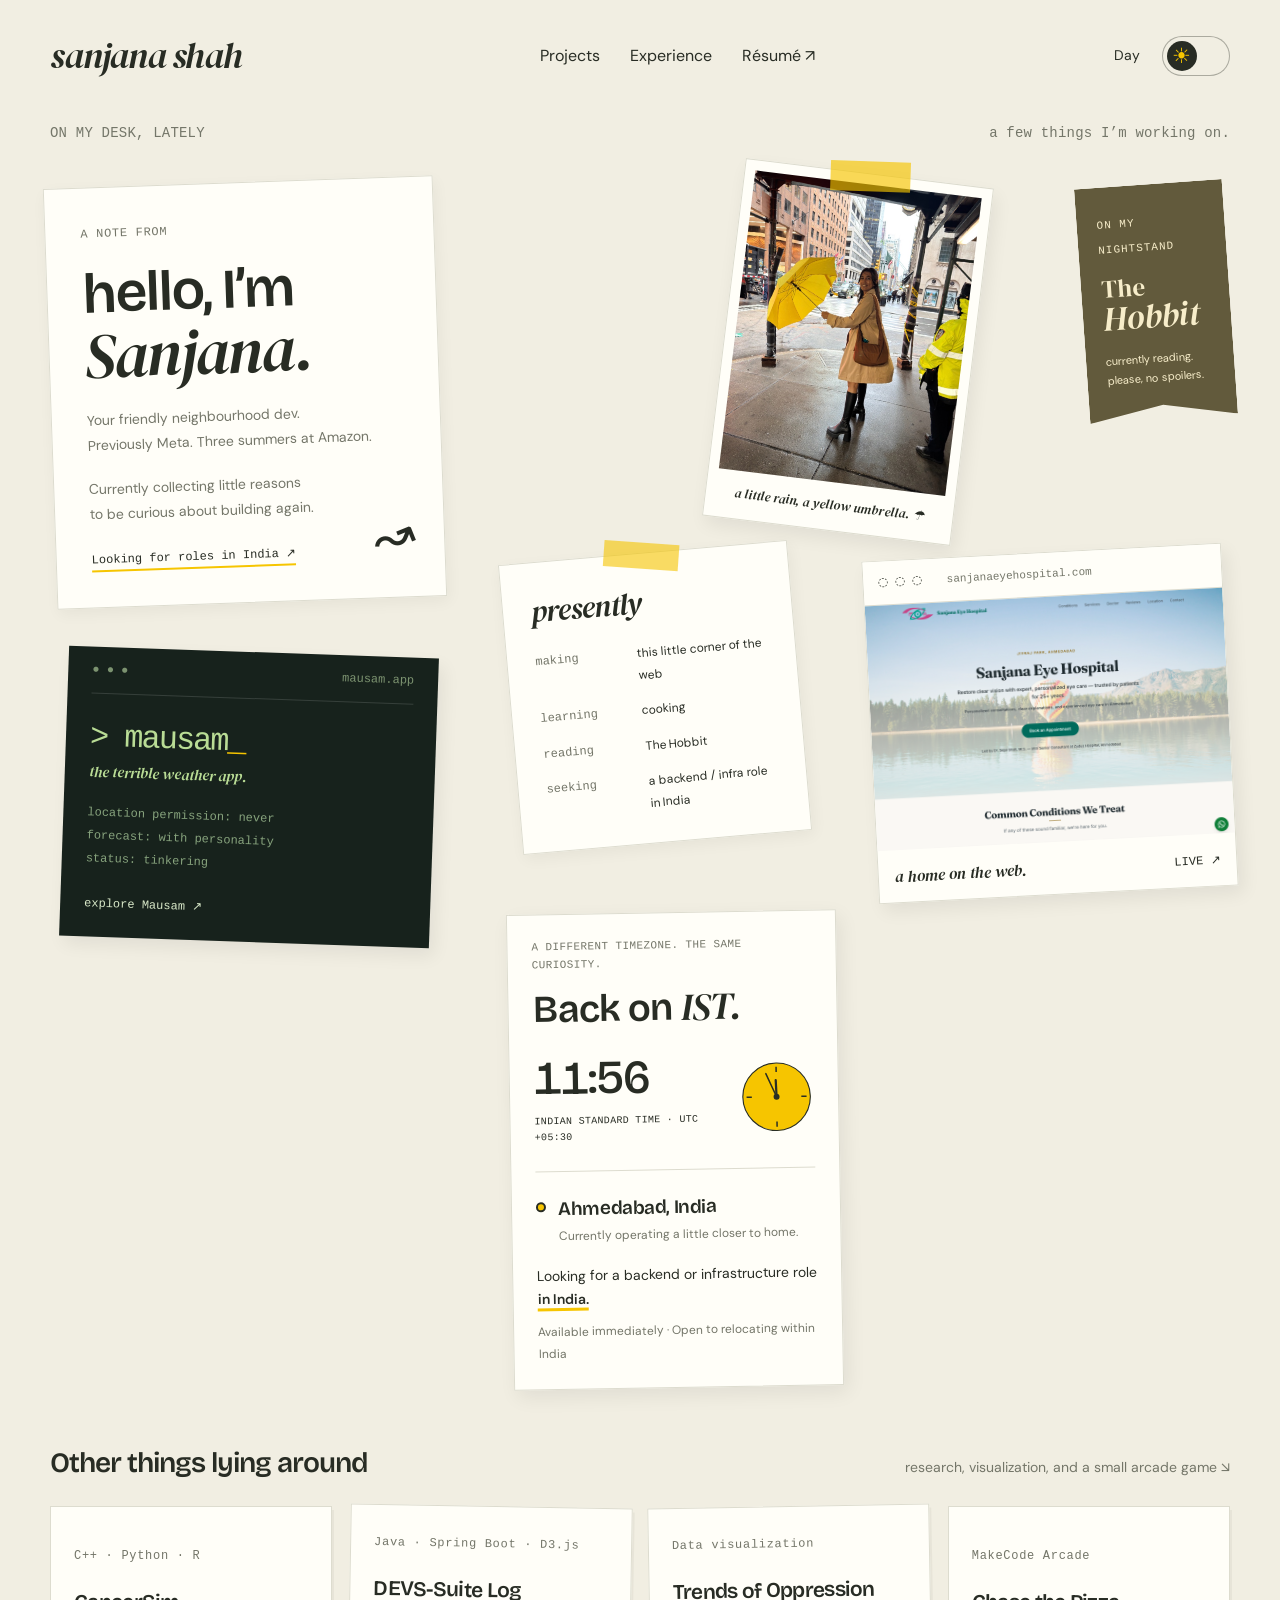
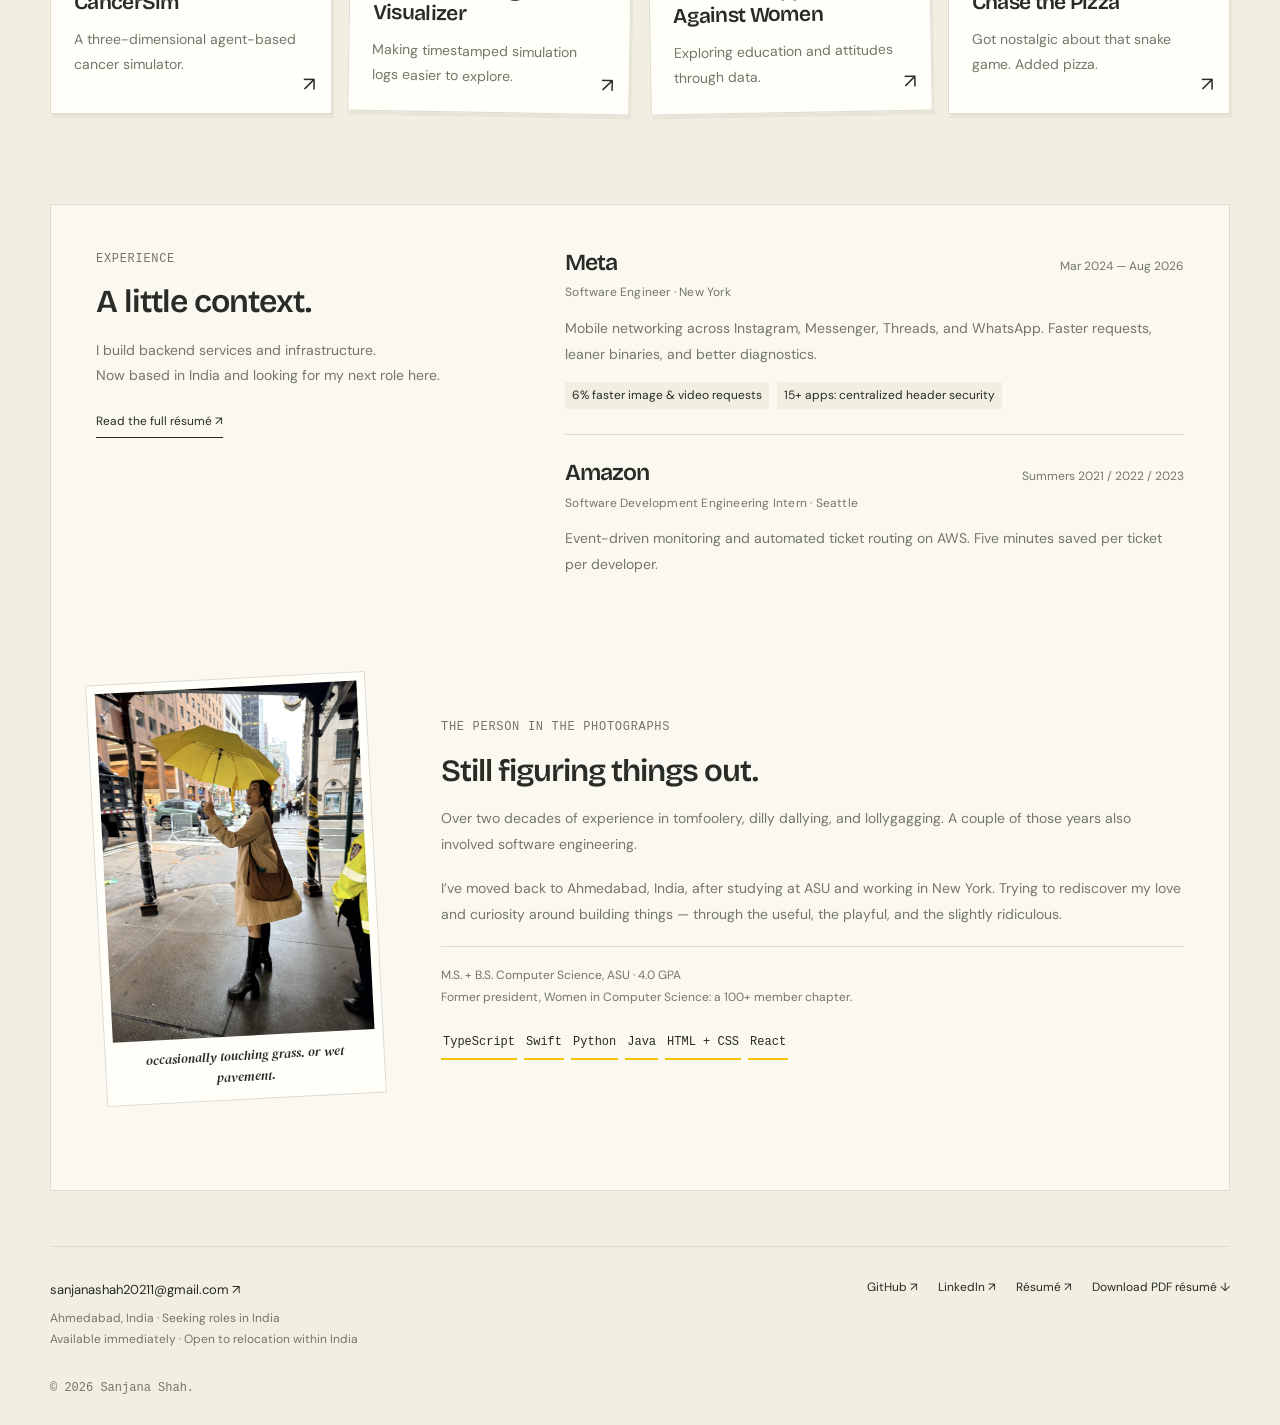
==== commit 1d6c1fc7: "Finalize portfolio and switch resume downloads to PDF" ====
--- a/index.html
+++ b/index.html
@@ -1,35 +1,335 @@
-<!doctype html><html lang="en" data-theme="day">
-<head><meta charset="utf-8"><meta name="viewport" content="width=device-width,initial-scale=1"><meta name="description" content="Sanjana Shah — your friendly neighbourhood dev. Backend and infrastructure engineer, previously Meta and Amazon. Now back in India and seeking backend and infrastructure engineering roles in India. Public projects, research, and experiments."><title>Sanjana Shah — Software engineer</title><link rel="stylesheet" href="assets/portfolio/fonts.css"><link rel="stylesheet" href="assets/portfolio/site.css"><script src="assets/portfolio/theme.js"></script><script src="assets/portfolio/projects.js" defer></script><script src="assets/portfolio/site.js" defer></script><link rel="icon" href="data:image/svg+xml,%3Csvg xmlns='http://www.w3.org/2000/svg' viewBox='0 0 64 64'%3E%3Crect width='64' height='64' rx='32' fill='%23f6c500'/%3E%3Ctext x='15' y='46' font-size='42'%3E☂%3C/text%3E%3C/svg%3E">
-<link rel="stylesheet" href="assets/portfolio/india-clock.css"><script src="assets/portfolio/india-clock.js" defer></script></head>
-<body class="desk-page"><a class="skip" href="#main">Skip to content</a>
-<header class="masthead contain"><a class="brand" href="./" data-mode-link>sanjana shah</a><nav aria-label="Page navigation"><a href="#projects">Projects</a><a href="#experience">Experience</a><a href="resume.html" data-resume-link>Résumé ↗</a></nav><div class="theme-switcher"><span data-mode-label aria-hidden="true">Day</span><button class="theme-toggle" type="button" role="switch" aria-checked="false" aria-label="Night mode" data-theme-toggle><span class="theme-thumb"><span class="sun-icon" aria-hidden="true">☀</span><span class="moon-icon" aria-hidden="true">☾</span></span></button></div>
-</header>
-<main id="main">
-<section class="desk-stage contain" aria-labelledby="desk-title"><div class="desk-caption"><span>ON MY DESK, LATELY</span><span>a few things I’m working on.</span></div>
-<article class="paper intro-paper"><span class="paper-kicker">A NOTE FROM</span><h1 id="desk-title">hello, I’m<br><em>Sanjana.</em></h1><p>Your friendly neighbourhood dev.<br>Previously Meta. Three summers at Amazon.</p><p>Currently collecting little reasons<br>to be curious about building again.</p><a href="mailto:sanjanashah20211@gmail.com">Looking for roles in India ↗</a><span class="paper-doodle" aria-hidden="true">↝</span>
-</article>
-<figure class="desk-polaroid"><img src="assets/portfolio/yellow-umbrella.png" width="768" height="1024" alt="Sanjana with her yellow umbrella"><figcaption>a little rain, a yellow umbrella. ☂</figcaption>
-</figure>
-<aside class="bookmark"><span>ON MY<br>NIGHTSTAND</span><strong>The<br><em>Hobbit</em></strong><p>currently reading.<br>please, no spoilers.</p>
-</aside>
-<section class="paper now-paper"><h2>presently</h2><dl class="now-list"><div><dt>making</dt><dd>this little corner of the web</dd></div><div><dt>learning</dt><dd>cooking</dd></div><div><dt>reading</dt><dd>The Hobbit</dd></div><div><dt>seeking</dt><dd>a backend / infra role in India</dd></div></dl><span class="tape" aria-hidden="true"></span>
-</section><button class="desk-project terminal-paper" data-project="mausam"><span class="terminal-top">● ● ● <span>mausam.app</span></span><strong>&gt; mausam<span class="cursor">_</span></strong><p>the terrible weather app.</p><span class="terminal-output">location permission: never<br>forecast: with personality<br>status: tinkering</span><span class="desk-open">explore Mausam ↗</span></button><button class="desk-project browser-paper" data-project="hospital"><span class="browser-top">◌ ◌ ◌ <span>sanjanaeyehospital.com</span></span><img src="assets/portfolio/sanjana-eye-hospital.png" width="1440" height="1000" alt="Sanjana Eye Hospital website preview" loading="lazy"><span class="browser-caption">a home on the web. <span>LIVE ↗</span></span></button><div class="location-on-desk"><article class="location-card clock-card" aria-labelledby="india-location-title"><p class="card-eyebrow">A DIFFERENT TIMEZONE. THE SAME CURIOSITY.</p><h2 id="india-location-title">Back on <em>IST.</em></h2><div class="clock-display"><div><time data-ist-time>--:--</time><span>INDIAN STANDARD TIME · UTC +05:30</span></div><svg class="analog-clock" viewBox="0 0 100 100" aria-hidden="true"><circle class="clock-face" cx="50" cy="50" r="45"/><path class="clock-ticks" d="M50 10v7 M90 50h-7 M50 90v-7 M10 50h7"/><line class="hour-hand" data-clock-hour x1="50" y1="50" x2="50" y2="28"/><line class="minute-hand" data-clock-minute x1="50" y1="50" x2="50" y2="16"/><circle class="clock-center" cx="50" cy="50" r="4"/></svg></div><div class="clock-location"><span class="pin-dot" aria-hidden="true"></span><p><strong>Ahmedabad, India</strong><span>Currently operating a little closer to home.</span></p></div><p class="card-intent">Looking for a backend or infrastructure role <strong>in India.</strong></p><p class="card-fineprint">Available immediately · Open to relocating within India</p></article></div>
-</section>
-<section class="desk-other contain" id="projects"><div class="section-line"><h2>Other things lying around</h2><span>research, visualization, and a small arcade game ↘</span></div><div class="desk-mini-grid"><button class="mini-project" data-project="cancer"><span class="label">C++ · Python · R</span><h3>CancerSim</h3><p>A three-dimensional agent-based cancer simulator.</p><span class="mini-arrow" aria-hidden="true">↗</span></button><button class="mini-project" data-project="devs"><span class="label">Java · Spring Boot · D3.js</span><h3>DEVS-Suite Log Visualizer</h3><p>Making timestamped simulation logs easier to explore.</p><span class="mini-arrow" aria-hidden="true">↗</span></button><button class="mini-project" data-project="women"><span class="label">Data visualization</span><h3>Trends of Oppression Against Women</h3><p>Exploring education and attitudes through data.</p><span class="mini-arrow" aria-hidden="true">↗</span></button><button class="mini-project" data-project="pizza"><span class="label">MakeCode Arcade</span><h3>Chase the Pizza</h3><p>Got nostalgic about that snake game. Added pizza.</p><span class="mini-arrow" aria-hidden="true">↗</span></button></div>
-</section><div class="desk-lower contain">
-<section class="career-section" id="experience" aria-labelledby="career-title"><div class="career-title"><p class="label">EXPERIENCE</p><h2 id="career-title">A little context.</h2><p>I build backend services and infrastructure.<br>Now based in India and looking for my next role here.</p><a class="underlink" href="resume.html" data-resume-link>Read the full résumé ↗</a></div><div class="career-rows">
-<article><div><h3>Meta</h3><span>Mar 2024 — Aug 2026</span></div><p>Software Engineer · New York</p><p>Mobile networking across Instagram, Messenger, Threads, and WhatsApp. Faster requests, leaner binaries, and better diagnostics.</p><div class="result-tags"><span>6% faster image & video requests</span><span>15+ apps: centralized header security</span></div>
-</article>
-<article><div><h3>Amazon</h3><span>Summers 2021 / 2022 / 2023</span></div><p>Software Development Engineering Intern · Seattle</p><p>Event-driven monitoring and automated ticket routing on AWS. Five minutes saved per ticket per developer.</p>
-</article></div>
-</section>
-<section class="human-section" id="about"><div class="human-photos ">
-<figure><img src="assets/portfolio/umbrella-sidequest.png" width="1536" height="2048" alt="Sanjana looking up at her yellow umbrella on a rainy city street" loading="lazy"><figcaption>occasionally touching grass. or wet pavement.</figcaption>
-</figure></div><div><p class="label">THE PERSON IN THE PHOTOGRAPHS</p><h2>Still figuring things out.</h2><p>Over two decades of experience in tomfoolery, dilly dallying, and lollygagging. A couple of those years also involved software engineering.</p><p>I’ve moved back to Ahmedabad, India, after studying at ASU and working in New York. Trying to rediscover my love and curiosity around building things — through the useful, the playful, and the slightly ridiculous.</p><p class="education-note">M.S. + B.S. Computer Science, ASU · 4.0 GPA<br>Former president, Women in Computer Science: a 100+ member chapter.</p><div class="tool-chips"><span>TypeScript</span><span>Swift</span><span>Python</span><span>Java</span><span>HTML + CSS</span><span>React</span></div></div>
-</section></div>
-</main>
-<footer class="end-footer contain"><div><a href="mailto:sanjanashah20211@gmail.com">sanjanashah20211@gmail.com ↗</a><p>Ahmedabad, India · Seeking roles in India<br>Available immediately · Open to relocation within India</p></div><div class="footer-links"><a href="https://github.com/sanjana-shah" target="_blank" rel="noopener">GitHub ↗</a><a href="https://www.linkedin.com/in/iamsanjanashah/" target="_blank" rel="noopener">LinkedIn ↗</a><a href="resume.html" data-resume-link>Résumé ↗</a><a href="assets/portfolio/Sanjana-Shah-Resume.docx" download>Word résumé ↓</a></div><span class="footer-small">© <span data-year></span> Sanjana Shah.</span>
-</footer>
-<dialog aria-labelledby="project-dialog-title" id="project-dialog"><button class="close-dialog" aria-label="Close project">Close ×</button><div data-dialog-content></div>
-</dialog>
-</body></html>
+<!doctype html>
+<html lang="en" data-theme="day">
+  <head>
+    <meta charset="utf-8" />
+    <meta name="viewport" content="width=device-width,initial-scale=1" />
+    <meta
+      name="description"
+      content="Sanjana Shah — your friendly neighbourhood dev. Backend and infrastructure engineer, previously Meta and Amazon. Now back in India and seeking backend and infrastructure engineering roles in India. Public projects, research, and experiments."
+    />
+    <title>Sanjana Shah — Software engineer</title>
+    <link rel="stylesheet" href="assets/portfolio/fonts.css" />
+    <link rel="stylesheet" href="assets/portfolio/site.css" />
+    <script src="assets/portfolio/theme.js"></script>
+    <script src="assets/portfolio/projects.js" defer></script>
+    <script src="assets/portfolio/site.js" defer></script>
+    <link
+      rel="icon"
+      href="data:image/svg+xml,%3Csvg xmlns='http://www.w3.org/2000/svg' viewBox='0 0 64 64'%3E%3Crect width='64' height='64' rx='32' fill='%23f6c500'/%3E%3Ctext x='15' y='46' font-size='42'%3E☂%3C/text%3E%3C/svg%3E"
+    />
+    <link rel="stylesheet" href="assets/portfolio/india-clock.css" />
+    <script src="assets/portfolio/india-clock.js" defer></script>
+    <link rel="canonical" href="https://sanjana-shah.github.io/" />
+    <meta name="theme-color" content="#f6c500" />
+  </head>
+  <body class="desk-page">
+    <a class="skip" href="#main">Skip to content</a>
+    <header class="masthead contain">
+      <a class="brand" href="./" data-mode-link>sanjana shah</a>
+      <nav aria-label="Page navigation">
+        <a href="#projects">Projects</a><a href="#experience">Experience</a
+        ><a href="resume.html" data-resume-link>Résumé ↗</a>
+      </nav>
+      <div class="theme-switcher">
+        <span data-mode-label aria-hidden="true">Day</span
+        ><button
+          class="theme-toggle"
+          type="button"
+          role="switch"
+          aria-checked="false"
+          aria-label="Night mode"
+          data-theme-toggle
+        >
+          <span class="theme-thumb"
+            ><span class="sun-icon" aria-hidden="true">☀</span
+            ><span class="moon-icon" aria-hidden="true">☾</span></span
+          >
+        </button>
+      </div>
+    </header>
+    <main id="main">
+      <section class="desk-stage contain" aria-labelledby="desk-title">
+        <div class="desk-caption">
+          <span>ON MY DESK, LATELY</span
+          ><span>a few things I’m working on.</span>
+        </div>
+        <article class="paper intro-paper">
+          <span class="paper-kicker">A NOTE FROM</span>
+          <h1 id="desk-title">hello, I’m<br /><em>Sanjana.</em></h1>
+          <p>
+            Your friendly neighbourhood dev.<br />Previously Meta. Three summers
+            at Amazon.
+          </p>
+          <p>
+            Currently collecting little reasons<br />to be curious about
+            building again.
+          </p>
+          <a href="mailto:sanjanashah20211@gmail.com"
+            >Looking for roles in India ↗</a
+          ><span class="paper-doodle" aria-hidden="true">↝</span>
+        </article>
+        <figure class="desk-polaroid">
+          <img
+            src="assets/portfolio/yellow-umbrella.png"
+            width="768"
+            height="1024"
+            alt="Sanjana with her yellow umbrella"
+          />
+          <figcaption>a little rain, a yellow umbrella. ☂</figcaption>
+        </figure>
+        <aside class="bookmark">
+          <span>ON MY<br />NIGHTSTAND</span
+          ><strong>The<br /><em>Hobbit</em></strong>
+          <p>currently reading.<br />please, no spoilers.</p>
+        </aside>
+        <section class="paper now-paper">
+          <h2>presently</h2>
+          <dl class="now-list">
+            <div>
+              <dt>making</dt>
+              <dd>this little corner of the web</dd>
+            </div>
+            <div>
+              <dt>learning</dt>
+              <dd>cooking</dd>
+            </div>
+            <div>
+              <dt>reading</dt>
+              <dd>The Hobbit</dd>
+            </div>
+            <div>
+              <dt>seeking</dt>
+              <dd>a backend / infra role in India</dd>
+            </div>
+          </dl>
+          <span class="tape" aria-hidden="true"></span>
+        </section>
+        <button class="desk-project terminal-paper" data-project="mausam">
+          <span class="terminal-top">● ● ● <span>mausam.app</span></span
+          ><strong>&gt; mausam<span class="cursor">_</span></strong>
+          <p>the terrible weather app.</p>
+          <span class="terminal-output"
+            >location permission: never<br />forecast: with personality<br />status:
+            tinkering</span
+          ><span class="desk-open">explore Mausam ↗</span></button
+        ><button class="desk-project browser-paper" data-project="hospital">
+          <span class="browser-top"
+            >◌ ◌ ◌ <span>sanjanaeyehospital.com</span></span
+          ><img
+            src="assets/portfolio/sanjana-eye-hospital.png"
+            width="1440"
+            height="1000"
+            alt="Sanjana Eye Hospital website preview"
+            loading="lazy"
+          /><span class="browser-caption"
+            >a home on the web. <span>LIVE ↗</span></span
+          >
+        </button>
+        <div class="location-on-desk">
+          <article
+            class="location-card clock-card"
+            aria-labelledby="india-location-title"
+          >
+            <p class="card-eyebrow">
+              A DIFFERENT TIMEZONE. THE SAME CURIOSITY.
+            </p>
+            <h2 id="india-location-title">Back on <em>IST.</em></h2>
+            <div class="clock-display">
+              <div>
+                <time data-ist-time>--:--</time
+                ><span>INDIAN STANDARD TIME · UTC +05:30</span>
+              </div>
+              <svg
+                class="analog-clock"
+                viewBox="0 0 100 100"
+                aria-hidden="true"
+              >
+                <circle class="clock-face" cx="50" cy="50" r="45" />
+                <path
+                  class="clock-ticks"
+                  d="M50 10v7 M90 50h-7 M50 90v-7 M10 50h7"
+                />
+                <line
+                  class="hour-hand"
+                  data-clock-hour
+                  x1="50"
+                  y1="50"
+                  x2="50"
+                  y2="28"
+                />
+                <line
+                  class="minute-hand"
+                  data-clock-minute
+                  x1="50"
+                  y1="50"
+                  x2="50"
+                  y2="16"
+                />
+                <circle class="clock-center" cx="50" cy="50" r="4" />
+              </svg>
+            </div>
+            <div class="clock-location">
+              <span class="pin-dot" aria-hidden="true"></span>
+              <p>
+                <strong>Ahmedabad, India</strong
+                ><span>Currently operating a little closer to home.</span>
+              </p>
+            </div>
+            <p class="card-intent">
+              Looking for a backend or infrastructure role
+              <strong>in India.</strong>
+            </p>
+            <p class="card-fineprint">
+              Available immediately · Open to relocating within India
+            </p>
+          </article>
+        </div>
+      </section>
+      <section class="desk-other contain" id="projects">
+        <div class="section-line">
+          <h2>Other things lying around</h2>
+          <span>research, visualization, and a small arcade game ↘</span>
+        </div>
+        <div class="desk-mini-grid">
+          <button class="mini-project" data-project="cancer">
+            <span class="label">C++ · Python · R</span>
+            <h3>CancerSim</h3>
+            <p>A three-dimensional agent-based cancer simulator.</p>
+            <span class="mini-arrow" aria-hidden="true">↗</span></button
+          ><button class="mini-project" data-project="devs">
+            <span class="label">Java · Spring Boot · D3.js</span>
+            <h3>DEVS-Suite Log Visualizer</h3>
+            <p>Making timestamped simulation logs easier to explore.</p>
+            <span class="mini-arrow" aria-hidden="true">↗</span></button
+          ><button class="mini-project" data-project="women">
+            <span class="label">Data visualization</span>
+            <h3>Trends of Oppression Against Women</h3>
+            <p>Exploring education and attitudes through data.</p>
+            <span class="mini-arrow" aria-hidden="true">↗</span></button
+          ><button class="mini-project" data-project="pizza">
+            <span class="label">MakeCode Arcade</span>
+            <h3>Chase the Pizza</h3>
+            <p>Got nostalgic about that snake game. Added pizza.</p>
+            <span class="mini-arrow" aria-hidden="true">↗</span>
+          </button>
+        </div>
+      </section>
+      <div class="desk-lower contain">
+        <section
+          class="career-section"
+          id="experience"
+          aria-labelledby="career-title"
+        >
+          <div class="career-title">
+            <p class="label">EXPERIENCE</p>
+            <h2 id="career-title">A little context.</h2>
+            <p>
+              I build backend services and infrastructure.<br />Now based in
+              India and looking for my next role here.
+            </p>
+            <a class="underlink" href="resume.html" data-resume-link
+              >Read the full résumé ↗</a
+            >
+          </div>
+          <div class="career-rows">
+            <article>
+              <div>
+                <h3>Meta</h3>
+                <span>Mar 2024 — Aug 2026</span>
+              </div>
+              <p>Software Engineer · New York</p>
+              <p>
+                Mobile networking across Instagram, Messenger, Threads, and
+                WhatsApp. Faster requests, leaner binaries, and better
+                diagnostics.
+              </p>
+              <div class="result-tags">
+                <span>6% faster image & video requests</span
+                ><span>15+ apps: centralized header security</span>
+              </div>
+            </article>
+            <article>
+              <div>
+                <h3>Amazon</h3>
+                <span>Summers 2021 / 2022 / 2023</span>
+              </div>
+              <p>Software Development Engineering Intern · Seattle</p>
+              <p>
+                Event-driven monitoring and automated ticket routing on AWS.
+                Five minutes saved per ticket per developer.
+              </p>
+            </article>
+          </div>
+        </section>
+        <section class="human-section" id="about">
+          <div class="human-photos">
+            <figure>
+              <img
+                src="assets/portfolio/umbrella-sidequest.png"
+                width="1536"
+                height="2048"
+                alt="Sanjana looking up at her yellow umbrella on a rainy city street"
+                loading="lazy"
+              />
+              <figcaption>
+                occasionally touching grass. or wet pavement.
+              </figcaption>
+            </figure>
+          </div>
+          <div>
+            <p class="label">THE PERSON IN THE PHOTOGRAPHS</p>
+            <h2>Still figuring things out.</h2>
+            <p>
+              Over two decades of experience in tomfoolery, dilly dallying, and
+              lollygagging. A couple of those years also involved software
+              engineering.
+            </p>
+            <p>
+              I’ve moved back to Ahmedabad, India, after studying at ASU and
+              working in New York. Trying to rediscover my love and curiosity
+              around building things — through the useful, the playful, and the
+              slightly ridiculous.
+            </p>
+            <p class="education-note">
+              M.S. + B.S. Computer Science, ASU · 4.0 GPA<br />Former president,
+              Women in Computer Science: a 100+ member chapter.
+            </p>
+            <div class="tool-chips">
+              <span>TypeScript</span><span>Swift</span><span>Python</span
+              ><span>Java</span><span>HTML + CSS</span><span>React</span>
+            </div>
+          </div>
+        </section>
+      </div>
+    </main>
+    <footer class="end-footer contain">
+      <div>
+        <a href="mailto:sanjanashah20211@gmail.com"
+          >sanjanashah20211@gmail.com ↗</a
+        >
+        <p>
+          Ahmedabad, India · Seeking roles in India<br />Available immediately ·
+          Open to relocation within India
+        </p>
+      </div>
+      <div class="footer-links">
+        <a href="https://github.com/sanjana-shah" target="_blank" rel="noopener"
+          >GitHub ↗</a
+        ><a
+          href="https://www.linkedin.com/in/iamsanjanashah/"
+          target="_blank"
+          rel="noopener"
+          >LinkedIn ↗</a
+        ><a href="resume.html" data-resume-link>Résumé ↗</a
+        ><a href="Sanjana_Shah_Resume.pdf" download="Sanjana_Shah_Resume.pdf"
+          >Download PDF résumé ↓</a
+        >
+      </div>
+      <span class="footer-small">© <span data-year></span> Sanjana Shah.</span>
+    </footer>
+    <dialog aria-labelledby="project-dialog-title" id="project-dialog">
+      <button class="close-dialog" aria-label="Close project">Close ×</button>
+      <div data-dialog-content></div>
+    </dialog>
+  </body>
+</html>
--- a/assets/portfolio/fonts.css
+++ b/assets/portfolio/fonts.css
@@ -1,59 +1,59 @@
 @font-face {
-  font-family: 'Bricolage Grotesque';
+  font-family: "Bricolage Grotesque";
   font-style: normal;
   font-weight: 500;
   font-stretch: normal;
   font-display: swap;
-  src: url(font-1.ttf) format('truetype');
+  src: url(font-1.ttf) format("truetype");
 }
 @font-face {
-  font-family: 'Bricolage Grotesque';
+  font-family: "Bricolage Grotesque";
   font-style: normal;
   font-weight: 600;
   font-stretch: normal;
   font-display: swap;
-  src: url(font-2.ttf) format('truetype');
+  src: url(font-2.ttf) format("truetype");
 }
 @font-face {
-  font-family: 'Bricolage Grotesque';
+  font-family: "Bricolage Grotesque";
   font-style: normal;
   font-weight: 700;
   font-stretch: normal;
   font-display: swap;
-  src: url(font-3.ttf) format('truetype');
+  src: url(font-3.ttf) format("truetype");
 }
 @font-face {
-  font-family: 'DM Sans';
+  font-family: "DM Sans";
   font-style: normal;
   font-weight: 400;
   font-display: swap;
-  src: url(font-5.ttf) format('truetype');
+  src: url(font-5.ttf) format("truetype");
 }
 @font-face {
-  font-family: 'DM Sans';
+  font-family: "DM Sans";
   font-style: normal;
   font-weight: 500;
   font-display: swap;
-  src: url(font-6.ttf) format('truetype');
+  src: url(font-6.ttf) format("truetype");
 }
 @font-face {
-  font-family: 'DM Sans';
+  font-family: "DM Sans";
   font-style: normal;
   font-weight: 600;
   font-display: swap;
-  src: url(font-7.ttf) format('truetype');
+  src: url(font-7.ttf) format("truetype");
 }
 @font-face {
-  font-family: 'DM Serif Display';
+  font-family: "DM Serif Display";
   font-style: italic;
   font-weight: 400;
   font-display: swap;
-  src: url(font-9.ttf) format('truetype');
+  src: url(font-9.ttf) format("truetype");
 }
 @font-face {
-  font-family: 'DM Serif Display';
+  font-family: "DM Serif Display";
   font-style: normal;
   font-weight: 400;
   font-display: swap;
-  src: url(font-10.ttf) format('truetype');
+  src: url(font-10.ttf) format("truetype");
 }
--- a/assets/portfolio/site.css
+++ b/assets/portfolio/site.css
@@ -1,58 +1,1703 @@
-:root{--yellow:#f6c500;--paper:#faf8f0;--ink:#282c24;--muted:#747669;--line:#dddccf;--surface:#f1eee2;--card:#fffef8;--serif:'DM Serif Display',Georgia,serif;--display:'Bricolage Grotesque',sans-serif;--body:'DM Sans',sans-serif;--mono:ui-monospace,SFMono-Regular,Consolas,monospace}
-[data-theme=night]{--paper:#20251f;--ink:#f2f0e3;--muted:#b1b6a6;--line:#454d40;--surface:#2b3228;--card:#30372c}
-*{box-sizing:border-box}html{scroll-behavior:smooth;scroll-padding-top:90px}body{margin:0;background:var(--paper);color:var(--ink);font:15px/1.65 var(--body)}a{color:inherit;text-decoration:none}button{font:inherit;color:inherit;cursor:pointer;border:0}a,button{-webkit-tap-highlight-color:transparent}button:focus-visible,a:focus-visible,summary:focus-visible{outline:3px solid #5783ba;outline-offset:5px}figure,h1,h2,h3,p,dl{margin:0}h1,h2,h3{font-family:var(--display);font-weight:600;line-height:1.15;letter-spacing:-1px}em{font-family:var(--serif);font-weight:400}img{display:block;max-width:100%}.contain{width:min(1180px,calc(100% - 100px));margin-inline:auto}.label{font:10px/1.5 var(--mono);letter-spacing:1px;color:var(--muted)}.skip{position:fixed;left:15px;top:-60px;z-index:99;background:var(--yellow);color:#25251f;padding:10px}.skip:focus{top:10px}::selection{background:var(--yellow);color:#25251f}
-.study-bar{position:sticky;top:0;z-index:50;min-height:43px;padding:7px 28px;background:var(--paper);border-bottom:1px solid var(--line);display:flex;align-items:center;justify-content:space-between;gap:20px}.study-label,.original-link{font-size:9px;letter-spacing:.7px;white-space:nowrap;color:var(--muted)}.study-bar nav{display:flex;align-items:center;gap:4px}.study-bar nav a{padding:5px 12px;font-size:10px;white-space:nowrap;border-radius:3px}.study-bar nav a>span{font:9px var(--mono);margin-right:6px;opacity:.65}.study-bar nav a[aria-current=page]{background:var(--ink);color:var(--paper)}.masthead{height:104px;display:flex;align-items:center;justify-content:space-between;border-bottom:1px solid var(--line);gap:25px}.brand{font:600 25px var(--display);letter-spacing:-1.2px;white-space:nowrap}.brand>span{color:var(--ink);font-size:27px;margin-left:9px;display:inline-block;vertical-align:middle}.masthead>nav{display:flex;gap:30px;font-size:12px}.theme-switcher{display:flex;gap:10px;align-items:center;flex-shrink:0}.theme-switcher>[data-mode-label]{font-size:11px;min-width:28px}.theme-toggle{position:relative;width:56px;height:32px;border:1px solid color-mix(in srgb,var(--ink) 35%,transparent);border-radius:30px;background:var(--surface);padding:0}.theme-thumb{position:absolute;left:3px;top:3px;width:24px;height:24px;border-radius:50%;background:var(--ink);color:var(--yellow);display:grid;place-items:center;transition:transform .25s}.theme-thumb>span{grid-area:1/1;font-size:17px;line-height:1}.moon-icon{display:none}[data-theme=night] .theme-thumb{transform:translateX(24px);background:var(--yellow);color:#25251f}[data-theme=night] .sun-icon{display:none}[data-theme=night] .moon-icon{display:block}
-.corner-page .contain{max-width:1030px}.corner-intro{display:grid;grid-template-columns:minmax(0,1fr) 240px;gap:65px;align-items:center;padding:70px 0 50px}.small-sun{font-size:17px;vertical-align:middle;margin-right:6px;color:var(--ink)}.corner-intro h1{font-size:68px;letter-spacing:-3.4px;margin-top:20px}.name-dot{color:var(--yellow)}.neighbour{font:24px var(--display);letter-spacing:-.5px;margin-top:9px}.opening{font-size:18px;line-height:1.7;margin-top:24px}.crossed{text-decoration:line-through;color:var(--muted);font-size:14px}.brief{color:var(--muted);font-size:12px;line-height:1.9;margin-top:21px}.availability{display:inline-block;font-size:10px;margin-top:23px;line-height:1.7}.availability>span{display:inline-block;width:6px;height:6px;border-radius:50%;background:var(--yellow);margin-right:5px}.corner-portrait{background:var(--card);padding:9px 9px 12px;border:1px solid var(--line);transform:rotate(4deg);box-shadow:5px 7px 0 var(--surface);position:relative}.corner-portrait:before{content:'';position:absolute;width:70px;height:23px;top:-12px;left:85px;background:color-mix(in srgb,var(--yellow) 60%,transparent);transform:rotate(-7deg)}.corner-portrait img{width:100%;height:295px;object-fit:cover;object-position:52% 52%}.corner-portrait figcaption{font:italic 11px var(--serif);margin-top:12px;text-align:center}.corner-portrait figcaption span{margin-left:8px}.corner-now{padding:22px 0 28px;border-top:1px solid var(--line);border-bottom:1px solid var(--line)}.corner-now .now-list{display:grid;grid-template-columns:1.6fr .8fr .85fr 1fr;gap:20px;margin-top:16px}.now-list dt{font:10px var(--mono);color:var(--muted)}.now-list dd{font:12px/1.8 var(--body);margin:6px 0 0}.project-index{margin-top:60px}.section-line{display:flex;align-items:baseline;justify-content:space-between;gap:20px;margin-bottom:27px}.section-line h2{font-size:28px;letter-spacing:-1px}.section-line>span{font-size:11px;color:var(--muted)}.index-head{display:flex;justify-content:space-between;font:9px var(--mono);letter-spacing:.9px;color:var(--muted);padding:0 55px 13px 40px}.project-entry{border-top:1px solid var(--line)}.project-entry:last-of-type{border-bottom:1px solid var(--line)}.project-entry summary{list-style:none;display:grid;grid-template-columns:25px minmax(0,1fr) 100px 18px;align-items:center;gap:15px;padding:22px 0;cursor:pointer}.project-entry summary::-webkit-details-marker{display:none}.project-number{font:10px var(--mono);color:var(--muted)}.index-name>strong{display:block;font:500 21px var(--display);letter-spacing:-.4px}.index-name>span{display:block;color:var(--muted);font-size:12px;margin-top:4px}.status-badge{font:9px var(--mono);white-space:nowrap;display:inline-flex;align-items:center;gap:5px;justify-self:start}.status-badge i{width:4px;height:4px;background:var(--yellow);border-radius:50%}.expand-mark{font-size:23px;font-weight:400;transition:transform .2s}.project-entry[open] .expand-mark{transform:rotate(45deg)}.project-entry[open]>summary .index-name>strong{text-decoration:underline;text-decoration-color:var(--yellow);text-decoration-thickness:3px;text-underline-offset:5px}.inline-content{padding:5px 40px 35px;max-width:770px}.inline-content h2,.inline-content>.eyebrow{display:none}.inline-content p,.inline-content li{font-size:13px;color:var(--muted);margin-top:14px;line-height:1.9}.inline-content h3{font-size:18px;margin-top:24px}.inline-content a{text-decoration:underline;text-underline-offset:4px;color:var(--ink)}.inline-content .dialog-image{max-height:380px;width:auto;margin:20px auto 0;object-fit:contain}.tiny-note{font:10px var(--mono);color:var(--muted);margin-top:17px}.career-section{display:grid;grid-template-columns:1fr 1.55fr;gap:70px;margin-top:95px;padding-top:45px;border-top:1px solid var(--line)}.career-title h2{font-size:32px;margin-top:15px}.career-title>p:not(.label){font-size:12px;line-height:1.9;color:var(--muted);margin-top:17px}.underlink{display:inline-block;font-size:11px;margin-top:22px;border-bottom:1px solid var(--ink);padding-bottom:4px}.career-rows article{padding-bottom:25px}.career-rows article+article{padding-top:25px;border-top:1px solid var(--line)}.career-rows article>div:first-child{display:flex;align-items:baseline;justify-content:space-between;gap:20px}.career-rows h3{font-size:23px}.career-rows article>div>span{font-size:10px;color:var(--muted)}.career-rows article>p{font-size:12px;color:var(--muted);line-height:1.8;margin-top:12px}.career-rows article>p:first-of-type{font-size:10px;letter-spacing:.2px;margin-top:5px}.result-tags{display:flex;gap:8px;flex-wrap:wrap;margin-top:14px}.result-tags>span{font-size:9px;padding:3px 7px;background:var(--surface);color:var(--ink)!important}.human-section{display:grid;grid-template-columns:280px minmax(0,1fr);align-items:center;gap:65px;margin-top:75px;padding-block:25px}.human-photos figure{transform:rotate(-3deg);background:var(--card);padding:8px;border:1px solid var(--line)}.human-photos img{width:100%;height:auto}.human-photos figcaption{font:italic 10px/1.5 var(--serif);padding:10px 3px 3px;text-align:center}.human-section h2{font-size:31px;margin-top:15px}.human-section>div>p:not(.label){font-size:13px;line-height:1.9;color:var(--muted);margin-top:18px}.human-section .education-note{font-size:10px!important;border-top:1px solid var(--line);padding-top:17px}.tool-chips{display:flex;gap:7px;flex-wrap:wrap;margin-top:20px}.tool-chips>span{border-bottom:2px solid var(--yellow);font:10px var(--mono);padding:4px 2px}.corner-note{margin:65px 0 75px;padding:25px 0;border-top:1px solid var(--line);display:flex;gap:25px;align-items:center}.corner-note>span{font-size:30px}.corner-note>div>p:last-child{font:italic 21px/1.4 var(--serif);margin-top:7px}.corner-note>a{margin-left:auto;font-size:11px;border-bottom:1px solid var(--line);white-space:nowrap}
-.end-footer{border-top:1px solid var(--line);padding:30px 0 25px;display:grid;grid-template-columns:1fr auto;gap:22px}.end-footer>div:first-child>a{font-size:13px}.end-footer p{font-size:10px;color:var(--muted);margin-top:6px}.footer-links{display:flex;gap:20px;font-size:10px;align-items:start}.footer-small{grid-column:1/-1;font:9px var(--mono);color:var(--muted);margin-top:5px}.desk-page{background-color:var(--surface);background-image:radial-gradient(var(--line) .7px,transparent .7px);background-size:18px 18px}.desk-page .study-bar,.desk-page .masthead{background:var(--surface)}.desk-page .brand{font-family:var(--serif);font-style:italic;font-size:28px;font-weight:400}.desk-page .masthead{border-bottom:0}.desk-stage{height:845px;position:relative}.desk-caption{position:absolute;left:0;right:0;top:10px;display:flex;justify-content:space-between;font:9px var(--mono);color:var(--muted);letter-spacing:.6px}.paper{background:var(--card);border:1px solid var(--line);box-shadow:2px 5px 15px #0000000c}.intro-paper{position:absolute;top:70px;left:0;width:390px;padding:32px 35px 35px;transform:rotate(-2deg)}.paper-kicker{font:9px var(--mono);letter-spacing:1.6px;color:var(--muted)}.intro-paper h1{font-size:56px;line-height:1.04;letter-spacing:-2px;margin-top:20px}.intro-paper h1 em{font-size:63px}.intro-paper p{font-size:12px;line-height:1.9;color:var(--muted);margin-top:19px}.intro-paper a{display:inline-block;font:10px var(--mono);border-bottom:2px solid var(--yellow);margin-top:24px}.paper-doodle{position:absolute;right:30px;bottom:20px;font-size:50px;transform:rotate(-20deg)}.desk-polaroid{position:absolute;top:60px;left:57%;width:250px;transform:rotate(7deg);background:var(--card);border:1px solid var(--line);box-shadow:4px 8px 18px #0001;padding:10px 10px 14px}.desk-polaroid:before{content:'';position:absolute;top:-13px;left:85px;width:80px;height:30px;background:color-mix(in srgb,var(--yellow) 65%,transparent);transform:rotate(-5deg)}.desk-polaroid img{width:100%;height:300px;object-fit:cover}.desk-polaroid figcaption{font:italic 11px var(--serif);text-align:center;margin-top:13px}.bookmark{position:absolute;right:0;top:72px;width:148px;min-height:235px;background:#625a3c;color:#f7edca;padding:24px 20px 30px;transform:rotate(-4deg);clip-path:polygon(0 0,100% 0,100% 100%,50% 94%,0 100%)}.bookmark>span:first-child{font:8px/1.5 var(--mono);letter-spacing:1px}.bookmark strong{font:25px/1.05 var(--serif);display:block;margin-top:14px}.bookmark strong em{font-size:34px}.bookmark-star{position:absolute;right:18px;top:95px;font-size:26px;color:var(--yellow)}.bookmark p{font-size:8px;line-height:1.7;margin-top:16px}.now-paper{position:absolute;left:39%;top:378px;width:290px;padding:28px;transform:rotate(-5deg);z-index:3}.now-paper h2{font:italic 30px var(--serif);letter-spacing:-1px}.now-paper .now-list{margin-top:20px}.now-paper .now-list>div{display:grid;grid-template-columns:90px 1fr;gap:8px;margin-top:14px}.now-paper .now-list dd{font-size:10px;margin:0;line-height:1.6}.now-paper .now-list dt{font-size:9px;line-height:1.8}.tape{position:absolute;left:105px;top:-11px;width:75px;height:26px;background:color-mix(in srgb,var(--yellow) 60%,transparent);transform:rotate(9deg)}.desk-project{text-align:left;position:absolute;padding:0;transition:transform .2s;box-shadow:5px 8px 18px #0001}.desk-project:hover{transform:rotate(0deg) translateY(-4px)}.terminal-paper{left:14px;top:506px;width:370px;min-height:290px;background:#17221c;color:#b9dc95;transform:rotate(2deg);padding:0 24px 22px}.terminal-top{display:flex;justify-content:space-between;font:8px var(--mono);padding:13px 0;border-bottom:1px solid #ffffff22;color:#7c9370;letter-spacing:2px}.terminal-top>span{letter-spacing:0}.terminal-paper>strong{display:block;font:32px var(--mono);letter-spacing:-2px;margin-top:25px}.cursor{color:var(--yellow)}.terminal-paper>p{font:italic 15px var(--serif);margin-top:5px}.terminal-output{display:block;font:10px/1.9 var(--mono);margin-top:20px;color:#87a37d}.desk-open{display:block;font:9px var(--mono);margin-top:24px;color:#d8e8c8}.browser-paper{right:0;top:440px;width:360px;background:var(--card);color:var(--ink);border:1px solid var(--line);transform:rotate(-3deg);overflow:hidden}.browser-top{display:flex;gap:25px;align-items:center;background:var(--card);font:9px var(--mono);padding:12px 14px;border-bottom:1px solid var(--line)}.browser-top>span{font-size:8px;color:var(--muted)}.browser-paper img{width:100%;height:245px;object-fit:cover;object-position:top}.browser-caption{display:flex;justify-content:space-between;padding:15px 16px;font:italic 16px var(--serif)}.browser-caption>span{font:9px var(--mono);align-self:center}.desk-stamp{position:absolute;left:44%;top:685px;width:140px;height:140px;border:1px solid var(--ink);border-radius:50%;background:var(--yellow);color:#292c24;display:flex;flex-direction:column;align-items:center;justify-content:center;transform:rotate(-13deg)}.desk-stamp>span{font:7px var(--mono);letter-spacing:.7px}.desk-stamp strong{font:italic 28px var(--serif);margin-block:7px}.desk-other{margin-top:55px}.desk-mini-grid{display:grid;grid-template-columns:repeat(4,1fr);gap:17px}.mini-project{background:var(--card);text-align:left;border:1px solid var(--line);padding:23px;position:relative;min-height:200px;box-shadow:2px 4px 0 color-mix(in srgb,var(--line) 50%,transparent)}.mini-project:nth-child(2){transform:rotate(1deg)}.mini-project:nth-child(3){transform:rotate(-1deg)}.mini-project .label{font-size:8px}.mini-project h3{font-size:21px;margin-top:23px;letter-spacing:-.7px}.mini-project p{font-size:11px;color:var(--muted);margin-top:13px;line-height:1.7}.mini-arrow{position:absolute;right:15px;bottom:12px;font-size:20px}.desk-lower{padding:0 45px 65px;margin-top:90px;background:var(--paper);border:1px solid var(--line)}.desk-lower .career-section{margin-top:0;padding-top:45px;border-top:0}.desk-lower .human-section{margin-top:50px}.desk-page .end-footer{margin-top:55px}.work-intro{display:flex;justify-content:space-between;align-items:end;gap:30px;padding:55px 0 35px}.work-intro h1{font-size:57px;letter-spacing:-2.4px;margin-top:13px}.work-intro>p{font-size:12px;color:var(--muted);text-align:right;line-height:1.8;padding-bottom:5px}.featured-work{display:grid;grid-template-columns:1fr 1.15fr;min-height:530px;background:var(--yellow);color:#232b20;overflow:hidden;border:1px solid #232b2018}.featured-copy{padding:36px 40px;display:flex;align-items:start;flex-direction:column}.feature-topline{display:flex;justify-content:space-between;width:100%;gap:20px;font:8px var(--mono);letter-spacing:.5px}.featured-copy h2{font:64px var(--mono);letter-spacing:-4px;margin-top:50px}.featured-copy h2>span{font-size:60px}.feature-subtitle{font:italic 25px var(--serif);margin-top:0}.featured-copy>p:not(.feature-subtitle){font-size:13px;line-height:1.85;max-width:330px;margin-top:25px}.feature-tech{display:flex;gap:7px;margin-top:20px}.feature-tech>span{font:9px var(--mono);border:1px solid #232b2055;padding:4px 8px}.feature-button{display:flex;align-items:center;justify-content:space-between;gap:40px;margin-top:26px;padding:11px 17px;background:#232b20;color:#f6c500;font-size:11px}.source-link{font-size:10px;text-decoration:underline;text-underline-offset:3px;margin-top:14px}.featured-visual{position:relative;background:#19251f;min-height:550px;overflow:hidden}.visual-caption{position:absolute;left:27px;top:25px;font:8px var(--mono);letter-spacing:1.1px;color:#a3b49b}.feature-screen{position:absolute;width:195px;height:auto;border:6px solid #070d09;border-radius:24px;box-shadow:10px 15px 30px #0007}.screen-one{left:40px;top:85px;transform:rotate(-6deg)}.screen-two{right:40px;top:125px;transform:rotate(8deg)}.terminal-note{position:absolute;bottom:23px;left:27px;color:#9bac91;font:9px var(--mono)}.work-directory{margin-top:55px}.directory-row{display:grid;grid-template-columns:25px 160px minmax(0,1fr) 90px 20px;gap:25px;align-items:center;width:100%;padding:23px 0;border-top:1px solid var(--line);text-align:left;background:transparent}.directory-row:last-child{border-bottom:1px solid var(--line)}.directory-image{height:110px;overflow:hidden;background:var(--surface)}.directory-image img{width:100%;height:100%;object-fit:cover;object-position:top;transition:transform .25s}.directory-row:hover .directory-image img{transform:scale(1.06)}.directory-copy>strong{display:block;font:500 24px var(--display);letter-spacing:-.7px}.directory-copy>span{display:block;font-size:12px;color:var(--muted);margin-top:7px}.directory-copy>small{display:block;font:9px var(--mono);color:var(--muted);margin-top:11px}.directory-arrow{font-size:24px}.work-page .career-section{margin-top:80px}.work-page .human-section{grid-template-columns:1fr 1.25fr;gap:90px;margin-top:90px}.photo-pair{display:flex;align-items:center;gap:0;padding-left:5px}.photo-pair>img{width:47%;height:auto;transform:rotate(-7deg);border:8px solid var(--card);box-shadow:3px 4px 15px #0001}.photo-pair>figure{width:59%;margin-left:-17px;transform:rotate(5deg);z-index:1}.work-closing{margin:75px 0;padding:35px 0;border-top:1px solid var(--line);display:grid;grid-template-columns:1fr 1fr auto;gap:30px;align-items:center}.work-closing h2{font-size:32px}.work-closing p{font-size:12px;color:var(--muted);line-height:1.9}.work-closing>a{border-bottom:2px solid var(--yellow);font-size:14px;padding-bottom:4px;white-space:nowrap}
-.gallery-header{display:flex;justify-content:space-between;align-items:center;padding:30px 0;border-bottom:1px solid var(--line)}.gallery-main{padding:65px 0 80px}.gallery-main h1{font-size:75px;letter-spacing:-3px;margin-top:20px}.gallery-main h1 em{text-decoration:underline;text-decoration-color:var(--yellow);text-underline-offset:7px;text-decoration-thickness:5px}.gallery-intro{font-size:15px;color:var(--muted);line-height:1.9;margin-top:22px}.gallery-grid{display:grid;grid-template-columns:repeat(3,1fr);gap:25px;margin-top:45px}.gallery-preview{border:1px solid var(--line);background:var(--surface);padding:9px;transition:transform .2s}.gallery-preview img{width:100%;height:auto}.gallery-card:hover .gallery-preview{transform:translateY(-5px)}.gallery-card-title{display:flex;align-items:center;gap:12px;margin-top:20px}.gallery-card-title>span{font:10px var(--mono)}.gallery-card-title>span:last-child{margin-left:auto;font-size:20px}.gallery-card h2{font-size:23px;letter-spacing:-.7px}.gallery-card>p{font-size:12px;color:var(--muted);line-height:1.8;margin-top:11px}.gallery-recommendation{font:italic 18px var(--serif);margin-top:45px}.gallery-page .end-footer{margin-top:0}
-dialog{background:var(--paper);color:var(--ink);border:1px solid var(--line);width:min(760px,calc(100% - 32px));max-height:85dvh;padding:48px;border-radius:5px;box-shadow:0 25px 100px #0004}dialog::backdrop{background:#11190fc9;backdrop-filter:blur(4px)}.close-dialog{position:sticky;top:0;float:right;margin:-23px -23px 15px 15px;background:var(--ink);color:var(--paper);padding:7px 13px;border-radius:30px;font-size:11px}dialog .eyebrow{font:9px var(--mono);color:var(--muted);letter-spacing:1px;margin-bottom:25px}dialog h2{font-size:45px;clear:both}dialog h3{font-size:21px;margin-top:27px}dialog p{font-size:14px;color:var(--muted);line-height:1.85;margin-top:18px}dialog a{text-decoration:underline;text-underline-offset:4px;color:var(--ink)}.dialog-image{display:block;width:100%;height:auto;margin-top:25px}.mausam-screenshots{display:flex;gap:20px;justify-content:center;margin-top:25px}.mausam-screenshots img{width:calc(50% - 10px);max-width:220px;height:auto;object-fit:contain;align-self:start;border-radius:20px}
-@media(max-width:1200px){.contain{width:calc(100% - 72px)}.desk-stage{height:820px}.intro-paper{width:34%;padding:28px}.intro-paper h1{font-size:50px}.intro-paper p{font-size:11px}.desk-polaroid{left:53%;width:235px;top:70px}.bookmark{width:125px;padding:20px 16px;min-height:220px}.bookmark strong{font-size:23px}.bookmark strong em{font-size:29px}.now-paper{left:38%;width:260px;top:385px;padding:24px}.now-paper .now-list>div{grid-template-columns:80px 1fr;gap:5px}.terminal-paper{width:33%;top:495px}.browser-paper{width:32%;top:455px}.browser-paper img{height:210px}.desk-stamp{left:43%;top:675px;width:125px;height:125px}.desk-mini-grid{grid-template-columns:1fr 1fr}.mini-project{min-height:170px}.featured-copy{padding:30px}.featured-copy h2{font-size:56px}.feature-screen{width:175px}.screen-one{left:25px}.screen-two{right:25px}.directory-row{gap:20px;grid-template-columns:20px 140px minmax(0,1fr) 80px 20px}.career-section{gap:45px}.human-section{gap:45px}.work-page .human-section{gap:50px}.footer-links{gap:15px}}
-@media(max-width:950px){.corner-intro{gap:35px;grid-template-columns:minmax(0,1fr) 210px}.corner-intro h1{font-size:56px}.neighbour{font-size:21px}.opening{font-size:16px}.brief{font-size:11px}.corner-portrait img{height:270px}.corner-now .now-list{grid-template-columns:1fr 1fr;gap:20px}.intro-paper{width:38%}.intro-paper h1{font-size:43px}.intro-paper h1 em{font-size:53px}.desk-polaroid{left:48%;width:220px}.bookmark{right:-10px;width:105px;top:105px;padding:18px 12px}.bookmark strong{font-size:20px}.bookmark strong em{font-size:25px}.bookmark-star{font-size:18px;right:10px;top:110px}.now-paper{left:42%;top:425px;width:225px;padding:20px}.now-paper .now-list>div{grid-template-columns:75px 1fr}.terminal-paper{left:0;top:530px;width:37%;padding-inline:18px}.terminal-paper>strong{font-size:28px}.browser-paper{right:0;top:660px;width:40%}.browser-paper img{height:150px}.browser-caption{font-size:14px;padding:12px}.desk-stamp{left:43%;top:725px;width:105px;height:105px}.desk-stamp strong{font-size:23px}.desk-stamp>span{font-size:6px}.desk-stage{height:910px}.desk-other{margin-top:25px}.desk-lower{padding-inline:30px}.featured-work{grid-template-columns:1fr 1fr}.featured-copy{padding:28px}.featured-copy h2{font-size:45px}.feature-topline{font-size:7px;gap:12px}.feature-topline>span:last-child{display:none}.featured-copy>p:not(.feature-subtitle){font-size:12px}.feature-subtitle{font-size:22px}.feature-screen{width:155px}.screen-one{left:5px;top:100px}.screen-two{right:-5px;top:175px}.directory-row{grid-template-columns:20px 115px minmax(0,1fr) 20px;gap:17px}.directory-row>.status-badge{display:none}.directory-copy>strong{font-size:22px}.human-section{grid-template-columns:235px minmax(0,1fr);gap:35px}.end-footer{grid-template-columns:1fr}.footer-links{flex-wrap:wrap}.gallery-grid{gap:18px}.gallery-card h2{font-size:19px}.gallery-main h1{font-size:65px}}
-@media(max-width:700px){html{scroll-padding-top:80px}.contain{width:calc(100% - 40px)}.study-bar{padding:8px 12px;gap:8px;min-height:42px}.study-label,.original-link{display:none}.study-bar nav{width:100%;justify-content:center;gap:2px}.study-bar nav a{font-size:9px;padding:5px 8px}.study-bar nav a>span{font-size:8px;margin-right:3px}.masthead{height:82px;gap:15px}.brand{font-size:24px}.masthead>nav{display:none}.theme-switcher{gap:7px}.theme-switcher>[data-mode-label]{font-size:10px}.corner-intro{grid-template-columns:1fr;gap:35px;padding:37px 0 35px}.corner-intro h1{font-size:55px;letter-spacing:-2.7px;margin-top:17px}.neighbour{font-size:21px}.opening{font-size:17px;margin-top:20px}.opening br{display:none}.brief{font-size:12px}.brief br{display:none}.availability{font-size:9px}.corner-portrait{width:190px;justify-self:end;margin-right:10px;transform:rotate(4deg)}.corner-portrait img{height:240px}.corner-portrait:before{left:55px}.corner-portrait figcaption{font-size:10px}.corner-now{padding-block:22px}.corner-now .now-list{grid-template-columns:1fr 1fr;gap:20px 15px}.now-list dd{font-size:11px}.project-index{margin-top:40px}.section-line{align-items:start;flex-direction:column;gap:8px;margin-bottom:25px}.section-line h2{font-size:27px}.section-line>span{font-size:10px}.index-head{padding:0 30px 12px 0;font-size:8px}.project-entry summary{grid-template-columns:18px minmax(0,1fr) 20px;gap:11px;padding:21px 0}.project-entry summary>.status-badge{display:none}.index-name>strong{font-size:20px;line-height:1.25}.index-name>span{font-size:11px;line-height:1.7;margin-top:7px}.project-number{font-size:9px}.expand-mark{font-size:22px}.inline-content{padding:0 8px 25px 29px}.inline-content p{font-size:12px}.inline-content h3{font-size:17px}.career-section{grid-template-columns:1fr;gap:30px;margin-top:60px;padding-top:30px}.career-title h2{font-size:29px}.career-title>p:not(.label){font-size:12px}.career-rows article>div:first-child{align-items:start}.career-rows article>div>span{font-size:9px}.career-rows h3{font-size:23px}.human-section,.work-page .human-section{grid-template-columns:1fr;gap:35px;margin-top:35px}.human-photos{width:75%;max-width:270px;margin-inline:auto}.human-section h2{font-size:29px}.human-section>div>p:not(.label){font-size:13px}.corner-note{margin-block:40px 50px;flex-wrap:wrap;gap:16px}.corner-note>div>p:last-child{font-size:19px}.corner-note>a{margin-left:45px;font-size:10px}.end-footer{padding-top:25px;gap:19px}.end-footer>div:first-child>a{font-size:12px}.footer-links{gap:14px;font-size:9px}.footer-small{font-size:8px;line-height:1.8}.desk-page .masthead{height:82px}.desk-stage{display:grid;grid-template-columns:minmax(0,1fr);gap:30px;height:auto;padding-top:15px}.desk-caption{position:static;font-size:8px;gap:15px;line-height:1.7}.desk-caption>span:last-child{max-width:150px;text-align:right}.intro-paper,.desk-polaroid,.bookmark,.now-paper,.desk-project,.desk-stamp{position:relative;top:auto;left:auto;right:auto;width:auto}.intro-paper{width:94%;padding:27px 28px;transform:rotate(-2deg);margin-top:6px}.intro-paper h1{font-size:52px}.intro-paper h1 em{font-size:59px}.intro-paper p{font-size:12px}.intro-paper a{font-size:10px}.desk-polaroid{width:70%;max-width:260px;justify-self:end;transform:rotate(5deg);margin:10px 10px 0 0}.desk-polaroid img{height:285px}.bookmark{display:none}.now-paper{width:88%;padding:26px;transform:rotate(-3deg);margin-top:10px}.now-paper h2{font-size:31px}.now-paper .now-list>div{grid-template-columns:90px 1fr;gap:10px}.now-paper .now-list dd{font-size:11px}.now-paper .now-list dt{font-size:10px}.terminal-paper{margin:15px 5px 0;width:94%;min-height:285px;padding-inline:25px;transform:rotate(2deg)}.terminal-paper>strong{font-size:32px}.browser-paper{width:94%;justify-self:end;margin-top:10px;transform:rotate(-2deg)}.browser-paper img{height:235px}.browser-caption{font-size:17px;padding:16px}.desk-stamp{width:110px;height:110px;justify-self:center;margin-top:5px;transform:rotate(-13deg)}.desk-stamp strong{font-size:23px}.desk-stamp>span{font-size:6px}.desk-other{margin-top:45px}.desk-mini-grid{grid-template-columns:minmax(0,1fr);gap:15px}.mini-project{padding:23px;min-height:150px}.mini-project h3{font-size:23px;margin-top:17px}.mini-project p{font-size:12px;max-width:270px}.desk-lower{margin-top:55px;padding:0 22px 35px}.desk-lower .career-section{padding-top:30px}.desk-lower .human-section{margin-top:35px}.desk-lower .human-photos{width:85%}.desk-page .end-footer{margin-top:40px}.work-intro{padding:35px 0 25px;display:block}.work-intro .label{font-size:8px;letter-spacing:.6px}.work-intro h1{font-size:43px;letter-spacing:-1.7px}.work-intro>p{text-align:left;font-size:12px;margin-top:15px}.work-intro>p br{display:none}.featured-work{grid-template-columns:minmax(0,1fr)}.featured-copy{padding:25px 25px 28px}.feature-topline{font-size:8px}.feature-topline>span:last-child{display:block}.featured-copy h2{font-size:55px;margin-top:30px}.feature-subtitle{font-size:24px}.featured-copy>p:not(.feature-subtitle){font-size:13px;max-width:none;margin-top:20px}.feature-tech{margin-top:17px}.feature-button{margin-top:23px}.featured-visual{min-height:460px}.feature-screen{width:160px}.screen-one{left:22px;top:65px}.screen-two{right:17px;top:110px}.visual-caption{font-size:7px;left:22px;top:20px}.terminal-note{font-size:8px;left:22px;bottom:20px}.work-directory{margin-top:40px}.directory-row{grid-template-columns:16px 74px minmax(0,1fr) 14px;gap:11px;padding:20px 0}.directory-image{height:90px}.directory-copy>strong{font-size:18px;line-height:1.25;letter-spacing:-.4px}.directory-copy>span{font-size:10px;line-height:1.6;margin-top:7px}.directory-copy>small{font-size:8px;line-height:1.6;margin-top:8px}.directory-arrow{font-size:20px}.work-page .career-section{margin-top:50px}.work-page .human-section{margin-top:35px}.work-page .photo-pair{width:100%;max-width:350px;padding-inline:6px}.work-closing{grid-template-columns:1fr;gap:18px;margin-block:45px;padding-top:28px}.work-closing h2{font-size:30px}.work-closing p{font-size:12px}.work-closing>a{justify-self:start;font-size:13px}.gallery-header{padding:25px 0}.gallery-main{padding:40px 0 50px}.gallery-main>.label{font-size:8px}.gallery-main h1{font-size:49px;letter-spacing:-2px}.gallery-intro{font-size:13px;line-height:1.9}.gallery-intro br{display:none}.gallery-grid{grid-template-columns:1fr;gap:37px;margin-top:35px}.gallery-preview{padding:8px}.gallery-card h2{font-size:25px}.gallery-card>p{font-size:13px}.gallery-recommendation{font-size:18px;line-height:1.6;margin-top:35px}dialog{padding:34px 25px}dialog h2{font-size:36px}dialog p{font-size:13px}.close-dialog{margin:-15px -7px 10px 10px}.mausam-screenshots{gap:10px}}
-@media(prefers-reduced-motion:reduce){html{scroll-behavior:auto}*,*:before,*:after{transition:none!important;animation:none!important}}
-
-/* Readable captions and supporting text on the selected layout. */
-.desk-page .desk-caption{font-size:14px;line-height:1.6;gap:24px;letter-spacing:.2px}
-.desk-page .section-line{flex-wrap:wrap;row-gap:10px}
-.desk-page .section-line>span{font-size:14px;line-height:1.6}
-.desk-page .label,.desk-page .paper-kicker{font-size:12px;line-height:1.6;letter-spacing:.7px}
-.desk-page .intro-paper p{font-size:14px;line-height:1.8}
-.desk-page .intro-paper a{font-size:12px;line-height:1.6}
-.desk-page .now-paper .now-list dt,.desk-page .now-paper .now-list dd{font-size:12px;line-height:1.8}
-.desk-page .now-paper .now-list>div{grid-template-columns:94px minmax(0,1fr)}
-.desk-page .terminal-top,.desk-page .desk-open,.desk-page .browser-top{font-size:12px;line-height:1.6;letter-spacing:0}
-.desk-page .browser-top>span{font-size:11px}
-.desk-page .terminal-output{font-size:12px;line-height:1.9}
-.desk-page .browser-caption>span{font-size:12px}
-.desk-page .bookmark>span:first-child,.desk-page .bookmark p{font-size:11px;line-height:1.7}
-.desk-page .desk-polaroid figcaption,.desk-page .human-photos figcaption{font-size:13px;line-height:1.6}
-.desk-page .mini-project p{font-size:14px;line-height:1.8}
-.desk-page .career-title>p:not(.label),.desk-page .career-rows article>p,.desk-page .human-section>div>p:not(.label){font-size:14px;line-height:1.85}
-.desk-page .underlink,.desk-page .career-rows article>p:first-of-type,.desk-page .career-rows article>div>span,.desk-page .result-tags>span,.desk-page .human-section .education-note{font-size:12px!important;line-height:1.8}
-.desk-page .tool-chips>span,.desk-page .footer-links,.desk-page .end-footer p,.desk-page .footer-small{font-size:12px;line-height:1.8}
-.desk-page .terminal-paper{top:540px}
-.desk-page .desk-stage{height:895px}
-@media(max-width:1200px){.desk-page .terminal-paper{top:565px}.desk-page .desk-stage{height:925px}.desk-page .now-paper{width:285px}.desk-page .now-paper .now-list>div{grid-template-columns:90px minmax(0,1fr)}}
-@media(max-width:950px){.desk-page .terminal-paper{top:610px}.desk-page .desk-stage{height:1020px}.desk-page .now-paper{width:260px}.desk-page .now-paper .now-list>div{grid-template-columns:85px minmax(0,1fr)}.desk-page .browser-top{gap:12px}.desk-page .browser-top>span{font-size:10px}}
-@media(max-width:700px){.desk-page .desk-caption{font-size:12px;gap:18px}.desk-page .desk-caption>span:last-child{max-width:180px}.desk-page .section-line>span{font-size:13px}.desk-page .terminal-paper{top:auto}.desk-page .desk-stage{height:auto}.desk-page .now-paper{width:88%}.desk-page .now-paper .now-list>div{grid-template-columns:94px minmax(0,1fr)}.desk-page .browser-top>span{font-size:11px}.desk-page .footer-links{gap:12px 20px}.desk-page .desk-polaroid figcaption{font-size:12px}}
-
-/* Keep the photo caption clear of the larger presently note. */
-@media(min-width:951px){.desk-page .now-paper{top:440px}.desk-page .desk-stamp{top:755px}}
-@media(min-width:951px) and (max-width:1200px){.desk-page .now-paper{top:445px}.desk-page .desk-stamp{top:785px}}
-
-/* A clearer, more prominent header with comfortable tap targets. */
-.desk-page .masthead{min-height:112px;height:auto;padding-block:24px}
-.desk-page .masthead .brand{font-size:36px;line-height:1.2}
-.desk-page .masthead>nav{gap:30px;font-size:16px}
-.desk-page .masthead>nav>a{display:inline-flex;align-items:center;min-height:44px;padding-block:8px}
-.desk-page .masthead .theme-switcher{gap:12px}
-.desk-page .masthead .theme-switcher>[data-mode-label]{font-size:14px;min-width:36px}
-.desk-page .masthead .theme-toggle{width:68px;height:40px}
-.desk-page .masthead .theme-thumb{width:30px;height:30px;left:4px;top:4px}
-.desk-page .masthead .theme-thumb>span{font-size:21px}
-[data-theme=night] .desk-page .masthead .theme-thumb{transform:translateX(28px)}
-@media(max-width:950px){.desk-page .masthead{gap:20px}.desk-page .masthead .brand{font-size:32px}.desk-page .masthead>nav{gap:20px;font-size:15px}}
-@media(max-width:700px){.desk-page .masthead{min-height:100px;padding-block:22px;gap:14px}.desk-page .masthead .brand{font-size:32px}.desk-page .masthead .theme-switcher{gap:9px}.desk-page .masthead .theme-switcher>[data-mode-label]{font-size:13px;min-width:32px}}
-@media(max-width:380px){.desk-page .masthead .brand{font-size:30px}.desk-page .masthead{gap:10px}.desk-page .masthead .theme-switcher{gap:7px}}
-
-.desk-page .intro-paper .location-intro strong{color:var(--ink);font-weight:600}
+:root {
+  --yellow: #f6c500;
+  --paper: #faf8f0;
+  --ink: #282c24;
+  --muted: #747669;
+  --line: #dddccf;
+  --surface: #f1eee2;
+  --card: #fffef8;
+  --serif: "DM Serif Display", Georgia, serif;
+  --display: "Bricolage Grotesque", sans-serif;
+  --body: "DM Sans", sans-serif;
+  --mono: ui-monospace, SFMono-Regular, Consolas, monospace;
+}
+
+[data-theme="night"] {
+  --paper: #20251f;
+  --ink: #f2f0e3;
+  --muted: #b1b6a6;
+  --line: #454d40;
+  --surface: #2b3228;
+  --card: #30372c;
+}
+
+* {
+  box-sizing: border-box;
+}
+
+html {
+  scroll-behavior: smooth;
+  scroll-padding-top: 90px;
+}
+
+body {
+  margin: 0px;
+  background: var(--paper);
+  color: var(--ink);
+  font: 15px/1.65 var(--body);
+}
+
+a {
+  color: inherit;
+  text-decoration: none;
+}
+
+button {
+  font: inherit;
+  color: inherit;
+  cursor: pointer;
+  border: 0px;
+}
+
+a,
+button {
+  -webkit-tap-highlight-color: transparent;
+}
+
+button:focus-visible,
+a:focus-visible,
+summary:focus-visible {
+  outline: rgb(87, 131, 186) solid 3px;
+  outline-offset: 5px;
+}
+
+figure,
+h1,
+h2,
+h3,
+p,
+dl {
+  margin: 0px;
+}
+
+h1,
+h2,
+h3 {
+  font-family: var(--display);
+  font-weight: 600;
+  line-height: 1.15;
+  letter-spacing: -1px;
+}
+
+em {
+  font-family: var(--serif);
+  font-weight: 400;
+}
+
+img {
+  display: block;
+  max-width: 100%;
+}
+
+.contain {
+  width: min(1180px, 100% - 100px);
+  margin-inline: auto;
+}
+
+.label {
+  font: 10px/1.5 var(--mono);
+  letter-spacing: 1px;
+  color: var(--muted);
+}
+
+.skip {
+  position: fixed;
+  left: 15px;
+  top: -60px;
+  z-index: 99;
+  background: var(--yellow);
+  color: rgb(37, 37, 31);
+  padding: 10px;
+}
+
+.skip:focus {
+  top: 10px;
+}
+
+::selection {
+  background: var(--yellow);
+  color: rgb(37, 37, 31);
+}
+
+.masthead {
+  height: 104px;
+  display: flex;
+  align-items: center;
+  justify-content: space-between;
+  border-bottom: 1px solid var(--line);
+  gap: 25px;
+}
+
+.brand {
+  font: 600 25px var(--display);
+  letter-spacing: -1.2px;
+  white-space: nowrap;
+}
+
+.brand > span {
+  color: var(--ink);
+  font-size: 27px;
+  margin-left: 9px;
+  display: inline-block;
+  vertical-align: middle;
+}
+
+.masthead > nav {
+  display: flex;
+  gap: 30px;
+  font-size: 12px;
+}
+
+.theme-switcher {
+  display: flex;
+  gap: 10px;
+  align-items: center;
+  flex-shrink: 0;
+}
+
+.theme-switcher > [data-mode-label] {
+  font-size: 11px;
+  min-width: 28px;
+}
+
+.theme-toggle {
+  position: relative;
+  width: 56px;
+  height: 32px;
+  border: 1px solid color-mix(in srgb, var(--ink) 35%, transparent);
+  border-radius: 30px;
+  background: var(--surface);
+  padding: 0px;
+}
+
+.theme-thumb {
+  position: absolute;
+  left: 3px;
+  top: 3px;
+  width: 24px;
+  height: 24px;
+  border-radius: 50%;
+  background: var(--ink);
+  color: var(--yellow);
+  display: grid;
+  place-items: center;
+  transition: transform 0.25s;
+}
+
+.theme-thumb > span {
+  grid-area: 1 / 1;
+  font-size: 17px;
+  line-height: 1;
+}
+
+.moon-icon {
+  display: none;
+}
+
+[data-theme="night"] .theme-thumb {
+  transform: translateX(24px);
+  background: var(--yellow);
+  color: rgb(37, 37, 31);
+}
+
+[data-theme="night"] .sun-icon {
+  display: none;
+}
+
+[data-theme="night"] .moon-icon {
+  display: block;
+}
+
+.now-list dt {
+  font: 10px var(--mono);
+  color: var(--muted);
+}
+
+.now-list dd {
+  font: 12px/1.8 var(--body);
+  margin: 6px 0px 0px;
+}
+
+.section-line {
+  display: flex;
+  align-items: baseline;
+  justify-content: space-between;
+  gap: 20px;
+  margin-bottom: 27px;
+}
+
+.section-line h2 {
+  font-size: 28px;
+  letter-spacing: -1px;
+}
+
+.section-line > span {
+  font-size: 11px;
+  color: var(--muted);
+}
+
+.career-section {
+  display: grid;
+  grid-template-columns: 1fr 1.55fr;
+  gap: 70px;
+  margin-top: 95px;
+  padding-top: 45px;
+  border-top: 1px solid var(--line);
+}
+
+.career-title h2 {
+  font-size: 32px;
+  margin-top: 15px;
+}
+
+.career-title > p:not(.label) {
+  font-size: 12px;
+  line-height: 1.9;
+  color: var(--muted);
+  margin-top: 17px;
+}
+
+.underlink {
+  display: inline-block;
+  font-size: 11px;
+  margin-top: 22px;
+  border-bottom: 1px solid var(--ink);
+  padding-bottom: 4px;
+}
+
+.career-rows article {
+  padding-bottom: 25px;
+}
+
+.career-rows article + article {
+  padding-top: 25px;
+  border-top: 1px solid var(--line);
+}
+
+.career-rows article > div:first-child {
+  display: flex;
+  align-items: baseline;
+  justify-content: space-between;
+  gap: 20px;
+}
+
+.career-rows h3 {
+  font-size: 23px;
+}
+
+.career-rows article > div > span {
+  font-size: 10px;
+  color: var(--muted);
+}
+
+.career-rows article > p {
+  font-size: 12px;
+  color: var(--muted);
+  line-height: 1.8;
+  margin-top: 12px;
+}
+
+.career-rows article > p:first-of-type {
+  font-size: 10px;
+  letter-spacing: 0.2px;
+  margin-top: 5px;
+}
+
+.result-tags {
+  display: flex;
+  gap: 8px;
+  flex-wrap: wrap;
+  margin-top: 14px;
+}
+
+.result-tags > span {
+  font-size: 9px;
+  padding: 3px 7px;
+  background: var(--surface);
+  color: var(--ink) !important;
+}
+
+.human-section {
+  display: grid;
+  grid-template-columns: 280px minmax(0px, 1fr);
+  align-items: center;
+  gap: 65px;
+  margin-top: 75px;
+  padding-block: 25px;
+}
+
+.human-photos figure {
+  transform: rotate(-3deg);
+  background: var(--card);
+  padding: 8px;
+  border: 1px solid var(--line);
+}
+
+.human-photos img {
+  width: 100%;
+  height: auto;
+}
+
+.human-photos figcaption {
+  font: italic 10px/1.5 var(--serif);
+  padding: 10px 3px 3px;
+  text-align: center;
+}
+
+.human-section h2 {
+  font-size: 31px;
+  margin-top: 15px;
+}
+
+.human-section > div > p:not(.label) {
+  font-size: 13px;
+  line-height: 1.9;
+  color: var(--muted);
+  margin-top: 18px;
+}
+
+.human-section .education-note {
+  border-top: 1px solid var(--line);
+  padding-top: 17px;
+  font-size: 10px !important;
+}
+
+.tool-chips {
+  display: flex;
+  gap: 7px;
+  flex-wrap: wrap;
+  margin-top: 20px;
+}
+
+.tool-chips > span {
+  border-bottom: 2px solid var(--yellow);
+  font: 10px var(--mono);
+  padding: 4px 2px;
+}
+
+.end-footer {
+  border-top: 1px solid var(--line);
+  padding: 30px 0px 25px;
+  display: grid;
+  grid-template-columns: 1fr auto;
+  gap: 22px;
+}
+
+.end-footer > div:first-child > a {
+  font-size: 13px;
+}
+
+.end-footer p {
+  font-size: 10px;
+  color: var(--muted);
+  margin-top: 6px;
+}
+
+.footer-links {
+  display: flex;
+  gap: 20px;
+  font-size: 10px;
+  align-items: start;
+}
+
+.footer-small {
+  grid-column: 1 / -1;
+  font: 9px var(--mono);
+  color: var(--muted);
+  margin-top: 5px;
+}
+
+.desk-page {
+  background-color: var(--surface);
+  background-image: radial-gradient(var(--line) 0.7px, transparent 0.7px);
+  background-size: 18px 18px;
+}
+
+.desk-page .masthead {
+  background: var(--surface);
+}
+
+.desk-page .brand {
+  font-family: var(--serif);
+  font-style: italic;
+  font-size: 28px;
+  font-weight: 400;
+}
+
+.desk-page .masthead {
+  border-bottom: 0px;
+}
+
+.desk-stage {
+  height: 845px;
+  position: relative;
+}
+
+.desk-caption {
+  position: absolute;
+  left: 0px;
+  right: 0px;
+  top: 10px;
+  display: flex;
+  justify-content: space-between;
+  font: 9px var(--mono);
+  color: var(--muted);
+  letter-spacing: 0.6px;
+}
+
+.paper {
+  background: var(--card);
+  border: 1px solid var(--line);
+  box-shadow: rgba(0, 0, 0, 0.047) 2px 5px 15px;
+}
+
+.intro-paper {
+  position: absolute;
+  top: 70px;
+  left: 0px;
+  width: 390px;
+  padding: 32px 35px 35px;
+  transform: rotate(-2deg);
+}
+
+.paper-kicker {
+  font: 9px var(--mono);
+  letter-spacing: 1.6px;
+  color: var(--muted);
+}
+
+.intro-paper h1 {
+  font-size: 56px;
+  line-height: 1.04;
+  letter-spacing: -2px;
+  margin-top: 20px;
+}
+
+.intro-paper h1 em {
+  font-size: 63px;
+}
+
+.intro-paper p {
+  font-size: 12px;
+  line-height: 1.9;
+  color: var(--muted);
+  margin-top: 19px;
+}
+
+.intro-paper a {
+  display: inline-block;
+  font: 10px var(--mono);
+  border-bottom: 2px solid var(--yellow);
+  margin-top: 24px;
+}
+
+.paper-doodle {
+  position: absolute;
+  right: 30px;
+  bottom: 20px;
+  font-size: 50px;
+  transform: rotate(-20deg);
+}
+
+.desk-polaroid {
+  position: absolute;
+  top: 60px;
+  left: 57%;
+  width: 250px;
+  transform: rotate(7deg);
+  background: var(--card);
+  border: 1px solid var(--line);
+  box-shadow: rgba(0, 0, 0, 0.067) 4px 8px 18px;
+  padding: 10px 10px 14px;
+}
+
+.desk-polaroid::before {
+  content: "";
+  position: absolute;
+  top: -13px;
+  left: 85px;
+  width: 80px;
+  height: 30px;
+  background: color-mix(in srgb, var(--yellow) 65%, transparent);
+  transform: rotate(-5deg);
+}
+
+.desk-polaroid img {
+  width: 100%;
+  height: 300px;
+  object-fit: cover;
+}
+
+.desk-polaroid figcaption {
+  font: italic 11px var(--serif);
+  text-align: center;
+  margin-top: 13px;
+}
+
+.bookmark {
+  position: absolute;
+  right: 0px;
+  top: 72px;
+  width: 148px;
+  min-height: 235px;
+  background: rgb(98, 90, 60);
+  color: rgb(247, 237, 202);
+  padding: 24px 20px 30px;
+  transform: rotate(-4deg);
+  clip-path: polygon(0px 0px, 100% 0px, 100% 100%, 50% 94%, 0px 100%);
+}
+
+.bookmark > span:first-child {
+  font: 8px/1.5 var(--mono);
+  letter-spacing: 1px;
+}
+
+.bookmark strong {
+  font: 25px/1.05 var(--serif);
+  display: block;
+  margin-top: 14px;
+}
+
+.bookmark strong em {
+  font-size: 34px;
+}
+
+.bookmark p {
+  font-size: 8px;
+  line-height: 1.7;
+  margin-top: 16px;
+}
+
+.now-paper {
+  position: absolute;
+  left: 39%;
+  top: 378px;
+  width: 290px;
+  padding: 28px;
+  transform: rotate(-5deg);
+  z-index: 3;
+}
+
+.now-paper h2 {
+  font: italic 30px var(--serif);
+  letter-spacing: -1px;
+}
+
+.now-paper .now-list {
+  margin-top: 20px;
+}
+
+.now-paper .now-list > div {
+  display: grid;
+  grid-template-columns: 90px 1fr;
+  gap: 8px;
+  margin-top: 14px;
+}
+
+.now-paper .now-list dd {
+  font-size: 10px;
+  margin: 0px;
+  line-height: 1.6;
+}
+
+.now-paper .now-list dt {
+  font-size: 9px;
+  line-height: 1.8;
+}
+
+.tape {
+  position: absolute;
+  left: 105px;
+  top: -11px;
+  width: 75px;
+  height: 26px;
+  background: color-mix(in srgb, var(--yellow) 60%, transparent);
+  transform: rotate(9deg);
+}
+
+.desk-project {
+  text-align: left;
+  position: absolute;
+  padding: 0px;
+  transition: transform 0.2s;
+  box-shadow: rgba(0, 0, 0, 0.067) 5px 8px 18px;
+}
+
+.desk-project:hover {
+  transform: rotate(0deg) translateY(-4px);
+}
+
+.terminal-paper {
+  left: 14px;
+  top: 506px;
+  width: 370px;
+  min-height: 290px;
+  background: rgb(23, 34, 28);
+  color: rgb(185, 220, 149);
+  transform: rotate(2deg);
+  padding: 0px 24px 22px;
+}
+
+.terminal-top {
+  display: flex;
+  justify-content: space-between;
+  font: 8px var(--mono);
+  padding: 13px 0px;
+  border-bottom: 1px solid rgba(255, 255, 255, 0.133);
+  color: rgb(124, 147, 112);
+  letter-spacing: 2px;
+}
+
+.terminal-top > span {
+  letter-spacing: 0px;
+}
+
+.terminal-paper > strong {
+  display: block;
+  font: 32px var(--mono);
+  letter-spacing: -2px;
+  margin-top: 25px;
+}
+
+.cursor {
+  color: var(--yellow);
+}
+
+.terminal-paper > p {
+  font: italic 15px var(--serif);
+  margin-top: 5px;
+}
+
+.terminal-output {
+  display: block;
+  font: 10px/1.9 var(--mono);
+  margin-top: 20px;
+  color: rgb(135, 163, 125);
+}
+
+.desk-open {
+  display: block;
+  font: 9px var(--mono);
+  margin-top: 24px;
+  color: rgb(216, 232, 200);
+}
+
+.browser-paper {
+  right: 0px;
+  top: 440px;
+  width: 360px;
+  background: var(--card);
+  color: var(--ink);
+  border: 1px solid var(--line);
+  transform: rotate(-3deg);
+  overflow: hidden;
+}
+
+.browser-top {
+  display: flex;
+  gap: 25px;
+  align-items: center;
+  background: var(--card);
+  font: 9px var(--mono);
+  padding: 12px 14px;
+  border-bottom: 1px solid var(--line);
+}
+
+.browser-top > span {
+  font-size: 8px;
+  color: var(--muted);
+}
+
+.browser-paper img {
+  width: 100%;
+  height: 245px;
+  object-fit: cover;
+  object-position: center top;
+}
+
+.browser-caption {
+  display: flex;
+  justify-content: space-between;
+  padding: 15px 16px;
+  font: italic 16px var(--serif);
+}
+
+.browser-caption > span {
+  font: 9px var(--mono);
+  align-self: center;
+}
+
+.desk-other {
+  margin-top: 55px;
+}
+
+.desk-mini-grid {
+  display: grid;
+  grid-template-columns: repeat(4, 1fr);
+  gap: 17px;
+}
+
+.mini-project {
+  background: var(--card);
+  text-align: left;
+  border: 1px solid var(--line);
+  padding: 23px;
+  position: relative;
+  min-height: 200px;
+  box-shadow: 2px 4px 0 color-mix(in srgb, var(--line) 50%, transparent);
+}
+
+.mini-project:nth-child(2) {
+  transform: rotate(1deg);
+}
+
+.mini-project:nth-child(3) {
+  transform: rotate(-1deg);
+}
+
+.mini-project .label {
+  font-size: 8px;
+}
+
+.mini-project h3 {
+  font-size: 21px;
+  margin-top: 23px;
+  letter-spacing: -0.7px;
+}
+
+.mini-project p {
+  font-size: 11px;
+  color: var(--muted);
+  margin-top: 13px;
+  line-height: 1.7;
+}
+
+.mini-arrow {
+  position: absolute;
+  right: 15px;
+  bottom: 12px;
+  font-size: 20px;
+}
+
+.desk-lower {
+  padding: 0px 45px 65px;
+  margin-top: 90px;
+  background: var(--paper);
+  border: 1px solid var(--line);
+}
+
+.desk-lower .career-section {
+  margin-top: 0px;
+  padding-top: 45px;
+  border-top: 0px;
+}
+
+.desk-lower .human-section {
+  margin-top: 50px;
+}
+
+.desk-page .end-footer {
+  margin-top: 55px;
+}
+
+dialog {
+  background: var(--paper);
+  color: var(--ink);
+  border: 1px solid var(--line);
+  width: min(760px, 100% - 32px);
+  max-height: 85dvh;
+  padding: 48px;
+  border-radius: 5px;
+  box-shadow: rgba(0, 0, 0, 0.267) 0px 25px 100px;
+}
+
+dialog::backdrop {
+  background: rgba(17, 25, 15, 0.79);
+  backdrop-filter: blur(4px);
+}
+
+.close-dialog {
+  position: sticky;
+  top: 0px;
+  float: right;
+  margin: -23px -23px 15px 15px;
+  background: var(--ink);
+  color: var(--paper);
+  padding: 7px 13px;
+  border-radius: 30px;
+  font-size: 11px;
+}
+
+dialog .eyebrow {
+  font: 9px var(--mono);
+  color: var(--muted);
+  letter-spacing: 1px;
+  margin-bottom: 25px;
+}
+
+dialog h2 {
+  font-size: 45px;
+  clear: both;
+}
+
+dialog h3 {
+  font-size: 21px;
+  margin-top: 27px;
+}
+
+dialog p {
+  font-size: 14px;
+  color: var(--muted);
+  line-height: 1.85;
+  margin-top: 18px;
+}
+
+dialog a {
+  text-decoration: underline;
+  text-underline-offset: 4px;
+  color: var(--ink);
+}
+
+.dialog-image {
+  display: block;
+  width: 100%;
+  height: auto;
+  margin-top: 25px;
+}
+
+.mausam-screenshots {
+  display: flex;
+  gap: 20px;
+  justify-content: center;
+  margin-top: 25px;
+}
+
+.mausam-screenshots img {
+  width: calc(50% - 10px);
+  max-width: 220px;
+  height: auto;
+  object-fit: contain;
+  align-self: start;
+  border-radius: 20px;
+}
+
+@media (max-width: 1200px) {
+  .contain {
+    width: calc(100% - 72px);
+  }
+
+  .desk-stage {
+    height: 820px;
+  }
+
+  .intro-paper {
+    width: 34%;
+    padding: 28px;
+  }
+
+  .intro-paper h1 {
+    font-size: 50px;
+  }
+
+  .intro-paper p {
+    font-size: 11px;
+  }
+
+  .desk-polaroid {
+    left: 53%;
+    width: 235px;
+    top: 70px;
+  }
+
+  .bookmark {
+    width: 125px;
+    padding: 20px 16px;
+    min-height: 220px;
+  }
+
+  .bookmark strong {
+    font-size: 23px;
+  }
+
+  .bookmark strong em {
+    font-size: 29px;
+  }
+
+  .now-paper {
+    left: 38%;
+    width: 260px;
+    top: 385px;
+    padding: 24px;
+  }
+
+  .now-paper .now-list > div {
+    grid-template-columns: 80px 1fr;
+    gap: 5px;
+  }
+
+  .terminal-paper {
+    width: 33%;
+    top: 495px;
+  }
+
+  .browser-paper {
+    width: 32%;
+    top: 455px;
+  }
+
+  .browser-paper img {
+    height: 210px;
+  }
+
+  .desk-mini-grid {
+    grid-template-columns: 1fr 1fr;
+  }
+
+  .mini-project {
+    min-height: 170px;
+  }
+
+  .career-section {
+    gap: 45px;
+  }
+
+  .human-section {
+    gap: 45px;
+  }
+
+  .footer-links {
+    gap: 15px;
+  }
+}
+
+@media (max-width: 950px) {
+  .intro-paper {
+    width: 38%;
+  }
+
+  .intro-paper h1 {
+    font-size: 43px;
+  }
+
+  .intro-paper h1 em {
+    font-size: 53px;
+  }
+
+  .desk-polaroid {
+    left: 48%;
+    width: 220px;
+  }
+
+  .bookmark {
+    right: -10px;
+    width: 105px;
+    top: 105px;
+    padding: 18px 12px;
+  }
+
+  .bookmark strong {
+    font-size: 20px;
+  }
+
+  .bookmark strong em {
+    font-size: 25px;
+  }
+
+  .now-paper {
+    left: 42%;
+    top: 425px;
+    width: 225px;
+    padding: 20px;
+  }
+
+  .now-paper .now-list > div {
+    grid-template-columns: 75px 1fr;
+  }
+
+  .terminal-paper {
+    left: 0px;
+    top: 530px;
+    width: 37%;
+    padding-inline: 18px;
+  }
+
+  .terminal-paper > strong {
+    font-size: 28px;
+  }
+
+  .browser-paper {
+    right: 0px;
+    top: 660px;
+    width: 40%;
+  }
+
+  .browser-paper img {
+    height: 150px;
+  }
+
+  .browser-caption {
+    font-size: 14px;
+    padding: 12px;
+  }
+
+  .desk-stage {
+    height: 910px;
+  }
+
+  .desk-other {
+    margin-top: 25px;
+  }
+
+  .desk-lower {
+    padding-inline: 30px;
+  }
+
+  .human-section {
+    grid-template-columns: 235px minmax(0px, 1fr);
+    gap: 35px;
+  }
+
+  .end-footer {
+    grid-template-columns: 1fr;
+  }
+
+  .footer-links {
+    flex-wrap: wrap;
+  }
+}
+
+@media (max-width: 700px) {
+  html {
+    scroll-padding-top: 80px;
+  }
+
+  .contain {
+    width: calc(100% - 40px);
+  }
+
+  .masthead {
+    height: 82px;
+    gap: 15px;
+  }
+
+  .brand {
+    font-size: 24px;
+  }
+
+  .masthead > nav {
+    display: none;
+  }
+
+  .theme-switcher {
+    gap: 7px;
+  }
+
+  .theme-switcher > [data-mode-label] {
+    font-size: 10px;
+  }
+
+  .now-list dd {
+    font-size: 11px;
+  }
+
+  .section-line {
+    align-items: start;
+    flex-direction: column;
+    gap: 8px;
+    margin-bottom: 25px;
+  }
+
+  .section-line h2 {
+    font-size: 27px;
+  }
+
+  .section-line > span {
+    font-size: 10px;
+  }
+
+  .career-section {
+    grid-template-columns: 1fr;
+    gap: 30px;
+    margin-top: 60px;
+    padding-top: 30px;
+  }
+
+  .career-title h2 {
+    font-size: 29px;
+  }
+
+  .career-title > p:not(.label) {
+    font-size: 12px;
+  }
+
+  .career-rows article > div:first-child {
+    align-items: start;
+  }
+
+  .career-rows article > div > span {
+    font-size: 9px;
+  }
+
+  .career-rows h3 {
+    font-size: 23px;
+  }
+
+  .human-section {
+    grid-template-columns: 1fr;
+    gap: 35px;
+    margin-top: 35px;
+  }
+
+  .human-photos {
+    width: 75%;
+    max-width: 270px;
+    margin-inline: auto;
+  }
+
+  .human-section h2 {
+    font-size: 29px;
+  }
+
+  .human-section > div > p:not(.label) {
+    font-size: 13px;
+  }
+
+  .end-footer {
+    padding-top: 25px;
+    gap: 19px;
+  }
+
+  .end-footer > div:first-child > a {
+    font-size: 12px;
+  }
+
+  .footer-links {
+    gap: 14px;
+    font-size: 9px;
+  }
+
+  .footer-small {
+    font-size: 8px;
+    line-height: 1.8;
+  }
+
+  .desk-page .masthead {
+    height: 82px;
+  }
+
+  .desk-stage {
+    display: grid;
+    grid-template-columns: minmax(0px, 1fr);
+    gap: 30px;
+    height: auto;
+    padding-top: 15px;
+  }
+
+  .desk-caption {
+    position: static;
+    font-size: 8px;
+    gap: 15px;
+    line-height: 1.7;
+  }
+
+  .desk-caption > span:last-child {
+    max-width: 150px;
+    text-align: right;
+  }
+
+  .intro-paper,
+  .desk-polaroid,
+  .bookmark,
+  .now-paper,
+  .desk-project {
+    position: relative;
+    top: auto;
+    left: auto;
+    right: auto;
+    width: auto;
+  }
+
+  .intro-paper {
+    width: 94%;
+    padding: 27px 28px;
+    transform: rotate(-2deg);
+    margin-top: 6px;
+  }
+
+  .intro-paper h1 {
+    font-size: 52px;
+  }
+
+  .intro-paper h1 em {
+    font-size: 59px;
+  }
+
+  .intro-paper p {
+    font-size: 12px;
+  }
+
+  .intro-paper a {
+    font-size: 10px;
+  }
+
+  .desk-polaroid {
+    width: 70%;
+    max-width: 260px;
+    justify-self: end;
+    transform: rotate(5deg);
+    margin: 10px 10px 0px 0px;
+  }
+
+  .desk-polaroid img {
+    height: 285px;
+  }
+
+  .bookmark {
+    display: none;
+  }
+
+  .now-paper {
+    width: 88%;
+    padding: 26px;
+    transform: rotate(-3deg);
+    margin-top: 10px;
+  }
+
+  .now-paper h2 {
+    font-size: 31px;
+  }
+
+  .now-paper .now-list > div {
+    grid-template-columns: 90px 1fr;
+    gap: 10px;
+  }
+
+  .now-paper .now-list dd {
+    font-size: 11px;
+  }
+
+  .now-paper .now-list dt {
+    font-size: 10px;
+  }
+
+  .terminal-paper {
+    margin: 15px 5px 0px;
+    width: 94%;
+    min-height: 285px;
+    padding-inline: 25px;
+    transform: rotate(2deg);
+  }
+
+  .terminal-paper > strong {
+    font-size: 32px;
+  }
+
+  .browser-paper {
+    width: 94%;
+    justify-self: end;
+    margin-top: 10px;
+    transform: rotate(-2deg);
+  }
+
+  .browser-paper img {
+    height: 235px;
+  }
+
+  .browser-caption {
+    font-size: 17px;
+    padding: 16px;
+  }
+
+  .desk-other {
+    margin-top: 45px;
+  }
+
+  .desk-mini-grid {
+    grid-template-columns: minmax(0px, 1fr);
+    gap: 15px;
+  }
+
+  .mini-project {
+    padding: 23px;
+    min-height: 150px;
+  }
+
+  .mini-project h3 {
+    font-size: 23px;
+    margin-top: 17px;
+  }
+
+  .mini-project p {
+    font-size: 12px;
+    max-width: 270px;
+  }
+
+  .desk-lower {
+    margin-top: 55px;
+    padding: 0px 22px 35px;
+  }
+
+  .desk-lower .career-section {
+    padding-top: 30px;
+  }
+
+  .desk-lower .human-section {
+    margin-top: 35px;
+  }
+
+  .desk-lower .human-photos {
+    width: 85%;
+  }
+
+  .desk-page .end-footer {
+    margin-top: 40px;
+  }
+
+  dialog {
+    padding: 34px 25px;
+  }
+
+  dialog h2 {
+    font-size: 36px;
+  }
+
+  dialog p {
+    font-size: 13px;
+  }
+
+  .close-dialog {
+    margin: -15px -7px 10px 10px;
+  }
+
+  .mausam-screenshots {
+    gap: 10px;
+  }
+}
+
+@media (prefers-reduced-motion: reduce) {
+  html {
+    scroll-behavior: auto;
+  }
+
+  *,
+  ::before,
+  ::after {
+    transition: none !important;
+    animation: auto ease 0s 1 normal none running none !important;
+  }
+}
+
+.desk-page .desk-caption {
+  font-size: 14px;
+  line-height: 1.6;
+  gap: 24px;
+  letter-spacing: 0.2px;
+}
+
+.desk-page .section-line {
+  flex-wrap: wrap;
+  row-gap: 10px;
+}
+
+.desk-page .section-line > span {
+  font-size: 14px;
+  line-height: 1.6;
+}
+
+.desk-page .label,
+.desk-page .paper-kicker {
+  font-size: 12px;
+  line-height: 1.6;
+  letter-spacing: 0.7px;
+}
+
+.desk-page .intro-paper p {
+  font-size: 14px;
+  line-height: 1.8;
+}
+
+.desk-page .intro-paper a {
+  font-size: 12px;
+  line-height: 1.6;
+}
+
+.desk-page .now-paper .now-list dt,
+.desk-page .now-paper .now-list dd {
+  font-size: 12px;
+  line-height: 1.8;
+}
+
+.desk-page .now-paper .now-list > div {
+  grid-template-columns: 94px minmax(0px, 1fr);
+}
+
+.desk-page .terminal-top,
+.desk-page .desk-open,
+.desk-page .browser-top {
+  font-size: 12px;
+  line-height: 1.6;
+  letter-spacing: 0px;
+}
+
+.desk-page .browser-top > span {
+  font-size: 11px;
+}
+
+.desk-page .terminal-output {
+  font-size: 12px;
+  line-height: 1.9;
+}
+
+.desk-page .browser-caption > span {
+  font-size: 12px;
+}
+
+.desk-page .bookmark > span:first-child,
+.desk-page .bookmark p {
+  font-size: 11px;
+  line-height: 1.7;
+}
+
+.desk-page .desk-polaroid figcaption,
+.desk-page .human-photos figcaption {
+  font-size: 13px;
+  line-height: 1.6;
+}
+
+.desk-page .mini-project p {
+  font-size: 14px;
+  line-height: 1.8;
+}
+
+.desk-page .career-title > p:not(.label),
+.desk-page .career-rows article > p,
+.desk-page .human-section > div > p:not(.label) {
+  font-size: 14px;
+  line-height: 1.85;
+}
+
+.desk-page .underlink,
+.desk-page .career-rows article > p:first-of-type,
+.desk-page .career-rows article > div > span,
+.desk-page .result-tags > span,
+.desk-page .human-section .education-note {
+  font-size: 12px !important;
+  line-height: 1.8;
+}
+
+.desk-page .tool-chips > span,
+.desk-page .footer-links,
+.desk-page .end-footer p,
+.desk-page .footer-small {
+  font-size: 12px;
+  line-height: 1.8;
+}
+
+.desk-page .terminal-paper {
+  top: 540px;
+}
+
+.desk-page .desk-stage {
+  height: 895px;
+}
+
+@media (max-width: 1200px) {
+  .desk-page .terminal-paper {
+    top: 565px;
+  }
+
+  .desk-page .desk-stage {
+    height: 925px;
+  }
+
+  .desk-page .now-paper {
+    width: 285px;
+  }
+
+  .desk-page .now-paper .now-list > div {
+    grid-template-columns: 90px minmax(0px, 1fr);
+  }
+}
+
+@media (max-width: 950px) {
+  .desk-page .terminal-paper {
+    top: 610px;
+  }
+
+  .desk-page .desk-stage {
+    height: 1020px;
+  }
+
+  .desk-page .now-paper {
+    width: 260px;
+  }
+
+  .desk-page .now-paper .now-list > div {
+    grid-template-columns: 85px minmax(0px, 1fr);
+  }
+
+  .desk-page .browser-top {
+    gap: 12px;
+  }
+
+  .desk-page .browser-top > span {
+    font-size: 10px;
+  }
+}
+
+@media (max-width: 700px) {
+  .desk-page .desk-caption {
+    font-size: 12px;
+    gap: 18px;
+  }
+
+  .desk-page .desk-caption > span:last-child {
+    max-width: 180px;
+  }
+
+  .desk-page .section-line > span {
+    font-size: 13px;
+  }
+
+  .desk-page .terminal-paper {
+    top: auto;
+  }
+
+  .desk-page .desk-stage {
+    height: auto;
+  }
+
+  .desk-page .now-paper {
+    width: 88%;
+  }
+
+  .desk-page .now-paper .now-list > div {
+    grid-template-columns: 94px minmax(0px, 1fr);
+  }
+
+  .desk-page .browser-top > span {
+    font-size: 11px;
+  }
+
+  .desk-page .footer-links {
+    gap: 12px 20px;
+  }
+
+  .desk-page .desk-polaroid figcaption {
+    font-size: 12px;
+  }
+}
+
+@media (min-width: 951px) {
+  .desk-page .now-paper {
+    top: 440px;
+  }
+}
+
+@media (min-width: 951px) and (max-width: 1200px) {
+  .desk-page .now-paper {
+    top: 445px;
+  }
+}
+
+.desk-page .masthead {
+  min-height: 112px;
+  height: auto;
+  padding-block: 24px;
+}
+
+.desk-page .masthead .brand {
+  font-size: 36px;
+  line-height: 1.2;
+}
+
+.desk-page .masthead > nav {
+  gap: 30px;
+  font-size: 16px;
+}
+
+.desk-page .masthead > nav > a {
+  display: inline-flex;
+  align-items: center;
+  min-height: 44px;
+  padding-block: 8px;
+}
+
+.desk-page .masthead .theme-switcher {
+  gap: 12px;
+}
+
+.desk-page .masthead .theme-switcher > [data-mode-label] {
+  font-size: 14px;
+  min-width: 36px;
+}
+
+.desk-page .masthead .theme-toggle {
+  width: 68px;
+  height: 40px;
+}
+
+.desk-page .masthead .theme-thumb {
+  width: 30px;
+  height: 30px;
+  left: 4px;
+  top: 4px;
+}
+
+.desk-page .masthead .theme-thumb > span {
+  font-size: 21px;
+}
+
+[data-theme="night"] .desk-page .masthead .theme-thumb {
+  transform: translateX(28px);
+}
+
+@media (max-width: 950px) {
+  .desk-page .masthead {
+    gap: 20px;
+  }
+
+  .desk-page .masthead .brand {
+    font-size: 32px;
+  }
+
+  .desk-page .masthead > nav {
+    gap: 20px;
+    font-size: 15px;
+  }
+}
+
+@media (max-width: 700px) {
+  .desk-page .masthead {
+    min-height: 100px;
+    padding-block: 22px;
+    gap: 14px;
+  }
+
+  .desk-page .masthead .brand {
+    font-size: 32px;
+  }
+
+  .desk-page .masthead .theme-switcher {
+    gap: 9px;
+  }
+
+  .desk-page .masthead .theme-switcher > [data-mode-label] {
+    font-size: 13px;
+    min-width: 32px;
+  }
+}
+
+@media (max-width: 380px) {
+  .desk-page .masthead .brand {
+    font-size: 30px;
+  }
+
+  .desk-page .masthead {
+    gap: 10px;
+  }
+
+  .desk-page .masthead .theme-switcher {
+    gap: 7px;
+  }
+}
--- a/assets/portfolio/india-clock.css
+++ b/assets/portfolio/india-clock.css
@@ -1,26 +1,183 @@
 /* The selected India / live IST card. */
-.location-on-desk{position:absolute;left:39%;top:800px;width:330px;z-index:4}
-.desk-page .desk-stage{height:1280px}
-.clock-card{background:var(--card);color:var(--ink);border:1px solid var(--line);box-shadow:4px 7px 20px #00000012;padding:24px;transform:rotate(-1deg)}
-.clock-card .card-eyebrow{font:11px/1.6 var(--mono);letter-spacing:.4px;color:var(--muted);margin-bottom:15px}
-.clock-card h2{font:600 38px/1.08 var(--display);letter-spacing:-1px}
-.clock-card h2 em{font-family:var(--serif);font-weight:400}
-.clock-display{display:flex;align-items:center;justify-content:space-between;gap:15px;margin-top:25px;padding-bottom:25px;border-bottom:1px solid var(--line)}
-.clock-display time{display:block;font:47px/1 var(--display);letter-spacing:-2px;font-variant-numeric:tabular-nums}
-.clock-display>div>span{font:10px/1.6 var(--mono);display:block;margin-top:12px;max-width:185px;letter-spacing:.3px}
-.analog-clock{width:75px;height:75px;flex-shrink:0}
-.clock-face{fill:var(--yellow);stroke:#292e24;stroke-width:1.5}
-.clock-ticks{stroke:#292e24;stroke-width:2;fill:none}
-.hour-hand,.minute-hand{stroke:#292e24;stroke-width:3;stroke-linecap:round}
-.minute-hand{stroke-width:2}.clock-center{fill:#292e24}
-.clock-location{display:flex;align-items:start;gap:12px;margin-top:25px}
-.pin-dot{height:10px;width:10px;flex-shrink:0;border:2px solid var(--ink);background:var(--yellow);border-radius:50%;margin-top:5px}
-.clock-location strong{display:block;font:600 19px var(--display);letter-spacing:-.4px}
-.clock-location p>span{display:block;font-size:12px;color:var(--muted);line-height:1.7;margin-top:6px}
-.clock-card .card-intent{font-size:14px;line-height:1.7;margin-top:18px}
-.clock-card .card-intent strong{font-weight:600;text-decoration:underline;text-decoration-color:var(--yellow);text-decoration-thickness:3px;text-underline-offset:4px}
-.clock-card .card-fineprint{font-size:12px;line-height:1.8;color:var(--muted);margin-top:10px}
-@media(max-width:1200px){.location-on-desk{left:38%;width:310px;top:850px}.desk-page .desk-stage{height:1350px}}
-@media(max-width:950px){.location-on-desk{left:50%;top:1080px;transform:translateX(-50%);width:340px}.desk-page .desk-stage{height:1590px}}
-@media(max-width:700px){.location-on-desk{position:static;left:auto;top:auto;transform:none;width:94%;margin:5px auto 20px}.desk-page .desk-stage{height:auto}.clock-card{margin-block:15px}.clock-display{gap:10px}.clock-display time{font-size:45px}.analog-clock{height:68px;width:68px}}
-@media(max-width:380px){.clock-display time{font-size:42px}.analog-clock{width:58px;height:58px}}
+.location-on-desk {
+  position: absolute;
+  left: 39%;
+  top: 800px;
+  width: 330px;
+  z-index: 4;
+}
+.desk-page .desk-stage {
+  height: 1280px;
+}
+.clock-card {
+  background: var(--card);
+  color: var(--ink);
+  border: 1px solid var(--line);
+  box-shadow: 4px 7px 20px #00000012;
+  padding: 24px;
+  transform: rotate(-1deg);
+}
+.clock-card .card-eyebrow {
+  font: 11px/1.6 var(--mono);
+  letter-spacing: 0.4px;
+  color: var(--muted);
+  margin-bottom: 15px;
+}
+.clock-card h2 {
+  font: 600 38px/1.08 var(--display);
+  letter-spacing: -1px;
+}
+.clock-card h2 em {
+  font-family: var(--serif);
+  font-weight: 400;
+}
+.clock-display {
+  display: flex;
+  align-items: center;
+  justify-content: space-between;
+  gap: 15px;
+  margin-top: 25px;
+  padding-bottom: 25px;
+  border-bottom: 1px solid var(--line);
+}
+.clock-display time {
+  display: block;
+  font: 47px/1 var(--display);
+  letter-spacing: -2px;
+  font-variant-numeric: tabular-nums;
+}
+.clock-display > div > span {
+  font: 10px/1.6 var(--mono);
+  display: block;
+  margin-top: 12px;
+  max-width: 185px;
+  letter-spacing: 0.3px;
+}
+.analog-clock {
+  width: 75px;
+  height: 75px;
+  flex-shrink: 0;
+}
+.clock-face {
+  fill: var(--yellow);
+  stroke: #292e24;
+  stroke-width: 1.5;
+}
+.clock-ticks {
+  stroke: #292e24;
+  stroke-width: 2;
+  fill: none;
+}
+.hour-hand,
+.minute-hand {
+  stroke: #292e24;
+  stroke-width: 3;
+  stroke-linecap: round;
+}
+.minute-hand {
+  stroke-width: 2;
+}
+.clock-center {
+  fill: #292e24;
+}
+.clock-location {
+  display: flex;
+  align-items: start;
+  gap: 12px;
+  margin-top: 25px;
+}
+.pin-dot {
+  height: 10px;
+  width: 10px;
+  flex-shrink: 0;
+  border: 2px solid var(--ink);
+  background: var(--yellow);
+  border-radius: 50%;
+  margin-top: 5px;
+}
+.clock-location strong {
+  display: block;
+  font: 600 19px var(--display);
+  letter-spacing: -0.4px;
+}
+.clock-location p > span {
+  display: block;
+  font-size: 12px;
+  color: var(--muted);
+  line-height: 1.7;
+  margin-top: 6px;
+}
+.clock-card .card-intent {
+  font-size: 14px;
+  line-height: 1.7;
+  margin-top: 18px;
+}
+.clock-card .card-intent strong {
+  font-weight: 600;
+  text-decoration: underline;
+  text-decoration-color: var(--yellow);
+  text-decoration-thickness: 3px;
+  text-underline-offset: 4px;
+}
+.clock-card .card-fineprint {
+  font-size: 12px;
+  line-height: 1.8;
+  color: var(--muted);
+  margin-top: 10px;
+}
+@media (max-width: 1200px) {
+  .location-on-desk {
+    left: 38%;
+    width: 310px;
+    top: 850px;
+  }
+  .desk-page .desk-stage {
+    height: 1350px;
+  }
+}
+@media (max-width: 950px) {
+  .location-on-desk {
+    left: 50%;
+    top: 1080px;
+    transform: translateX(-50%);
+    width: 340px;
+  }
+  .desk-page .desk-stage {
+    height: 1590px;
+  }
+}
+@media (max-width: 700px) {
+  .location-on-desk {
+    position: static;
+    left: auto;
+    top: auto;
+    transform: none;
+    width: 94%;
+    margin: 5px auto 20px;
+  }
+  .desk-page .desk-stage {
+    height: auto;
+  }
+  .clock-card {
+    margin-block: 15px;
+  }
+  .clock-display {
+    gap: 10px;
+  }
+  .clock-display time {
+    font-size: 45px;
+  }
+  .analog-clock {
+    height: 68px;
+    width: 68px;
+  }
+}
+@media (max-width: 380px) {
+  .clock-display time {
+    font-size: 42px;
+  }
+  .analog-clock {
+    width: 58px;
+    height: 58px;
+  }
+}
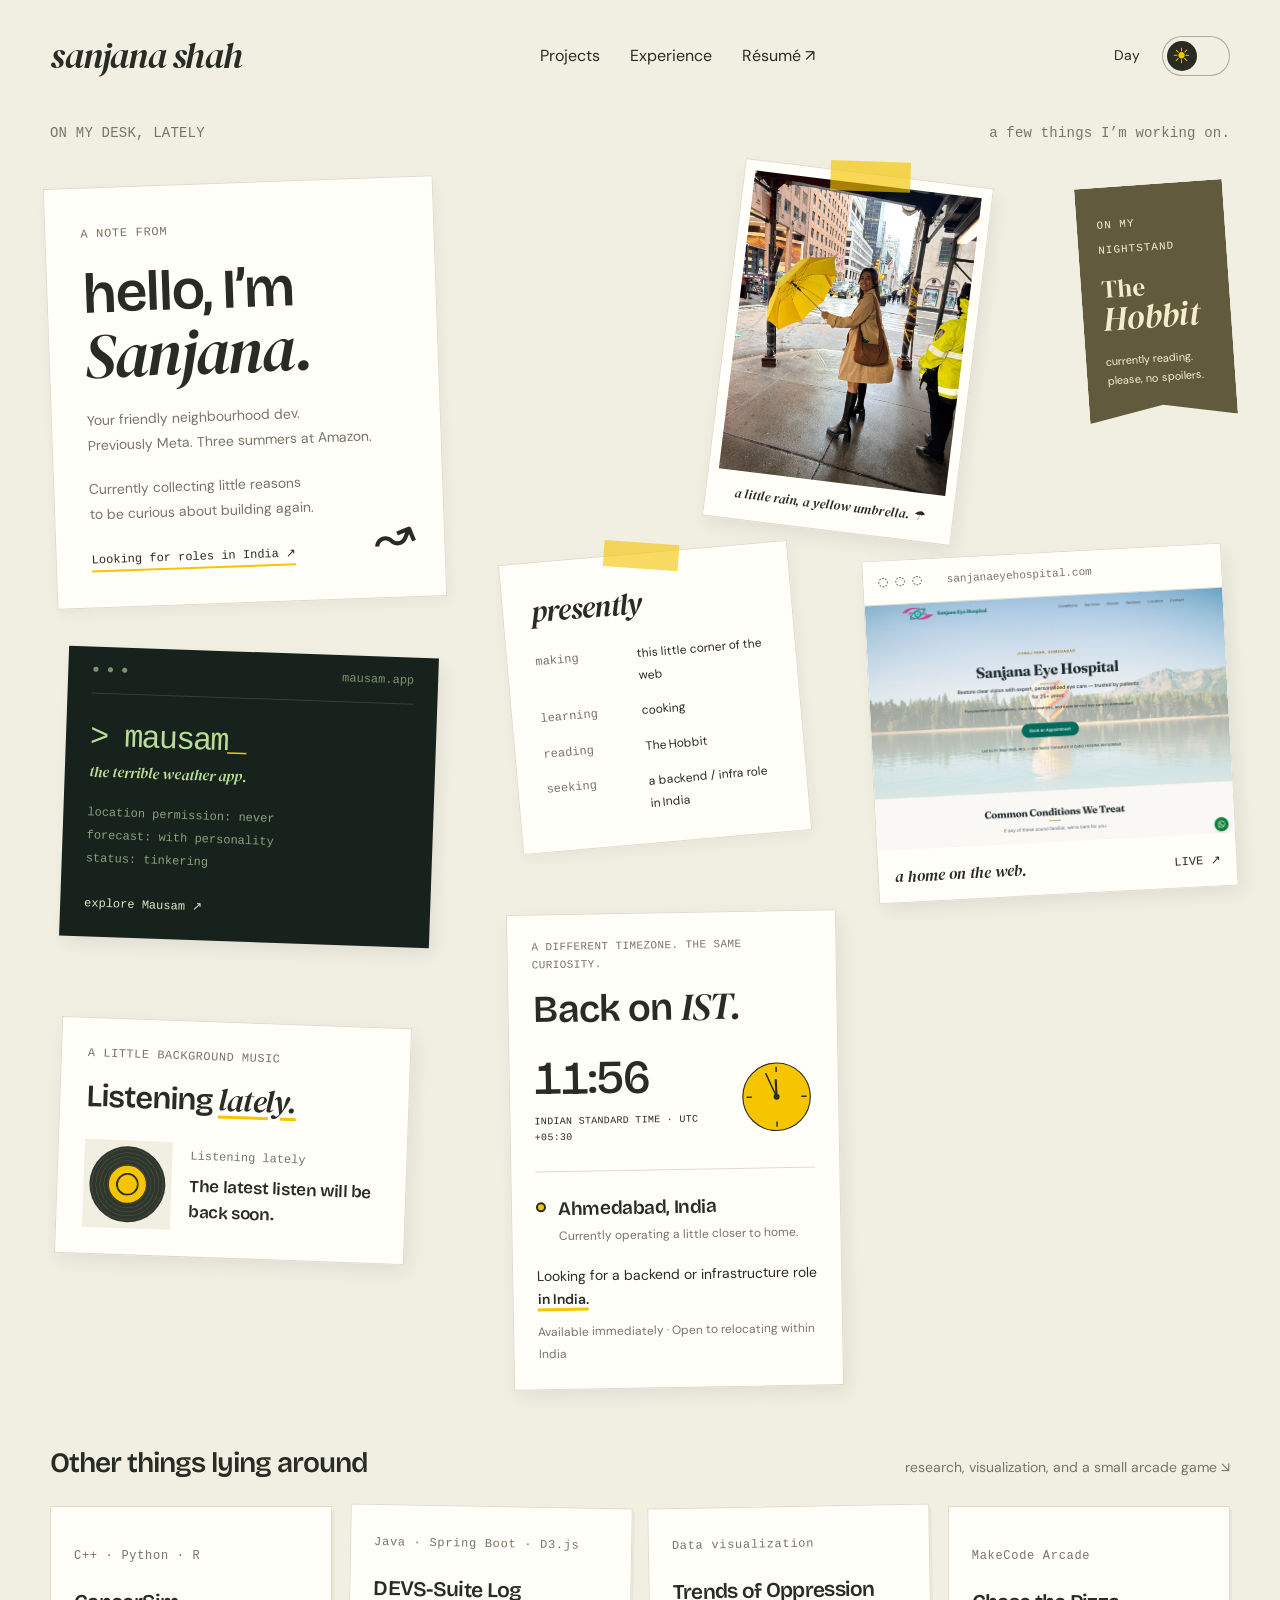
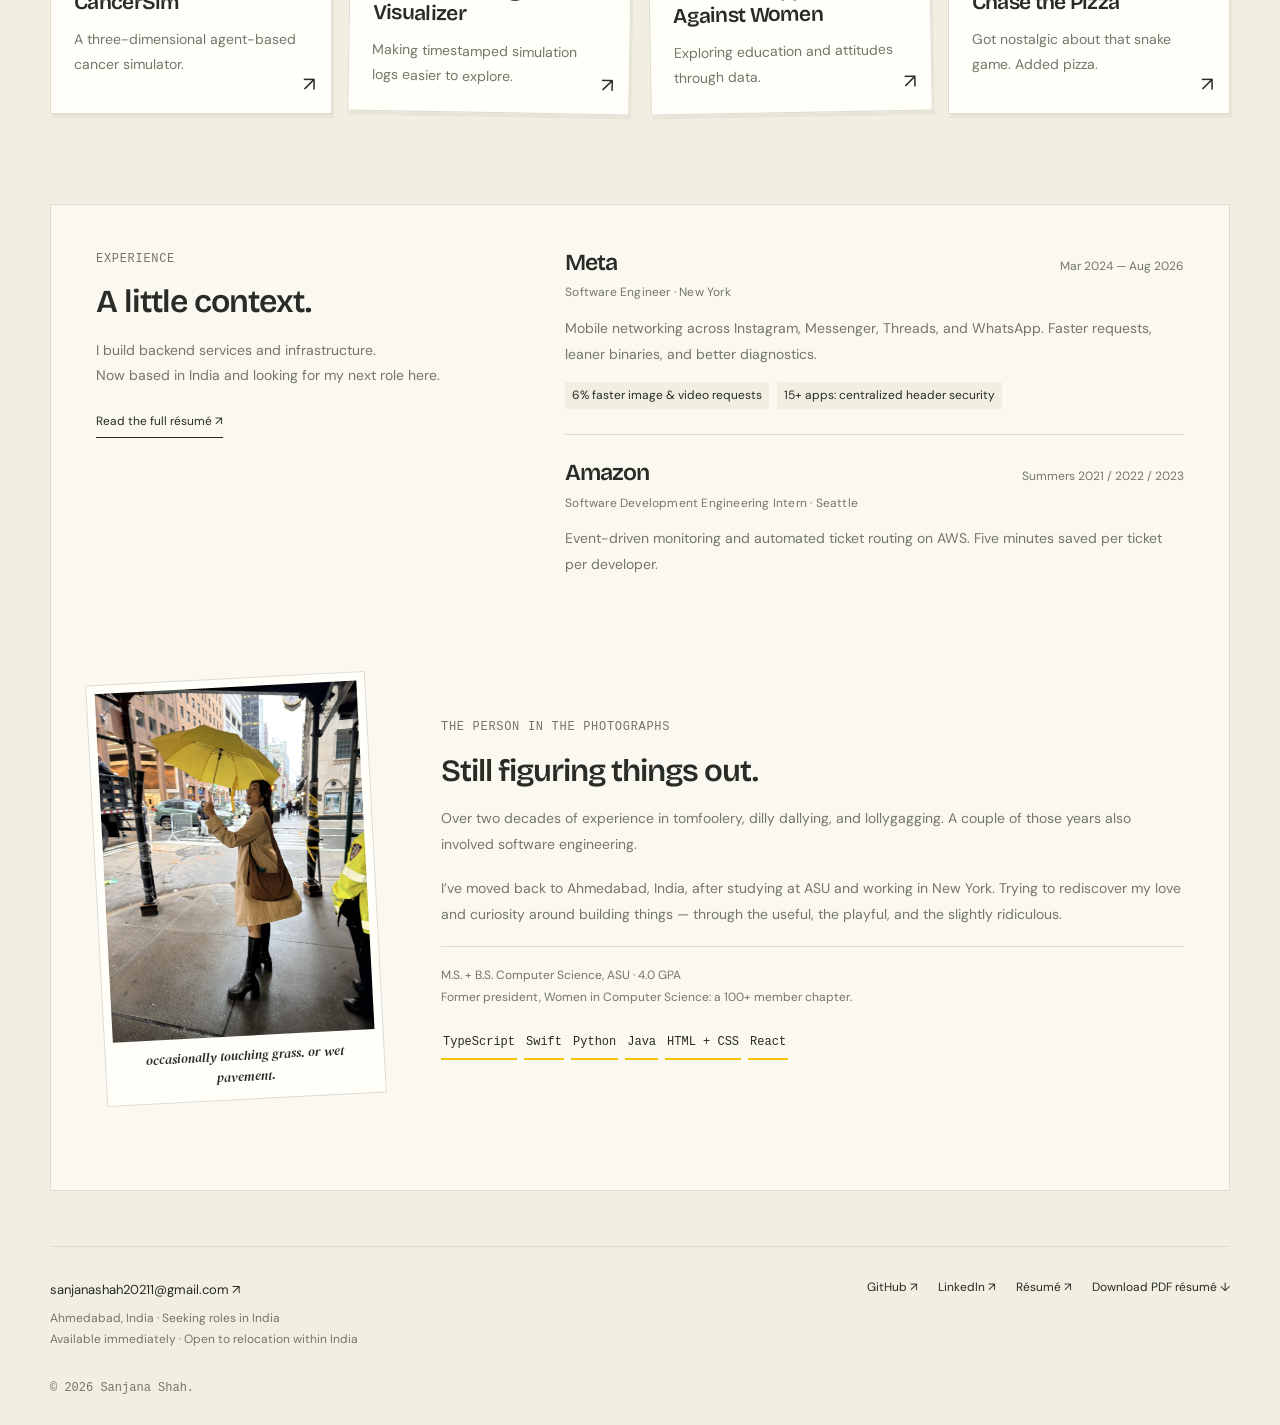
==== commit 1954295e: "Add live listening card to the desk" ====
--- a/index.html
+++ b/index.html
@@ -19,6 +19,8 @@
     />
     <link rel="stylesheet" href="assets/portfolio/india-clock.css" />
     <script src="assets/portfolio/india-clock.js" defer></script>
+    <link rel="stylesheet" href="assets/portfolio/music.css" />
+    <script src="assets/portfolio/music.js" defer></script>
     <link rel="canonical" href="https://sanjana-shah.github.io/" />
     <meta name="theme-color" content="#f6c500" />
   </head>
@@ -184,6 +186,49 @@
             </p>
           </article>
         </div>
+        <article class="music-on-desk music-card" aria-labelledby="music-title">
+          <p class="music-eyebrow">A LITTLE BACKGROUND MUSIC</p>
+          <h2 id="music-title">Listening <em>lately.</em></h2>
+          <div
+            class="music-record"
+            data-music-state="loading"
+            role="status"
+            aria-live="polite"
+            aria-atomic="true"
+          >
+            <div class="music-artwork" aria-hidden="true">
+              <span class="record-placeholder"></span>
+              <img
+                data-track-image
+                alt=""
+                width="88"
+                height="88"
+                loading="lazy"
+                referrerpolicy="no-referrer"
+                hidden
+              />
+            </div>
+            <div class="music-copy">
+              <p class="music-status" data-track-status>Tuning in…</p>
+              <h3 class="music-track" data-track-name hidden></h3>
+              <p class="music-artist" data-track-artist hidden></p>
+              <p class="music-album" data-track-album hidden></p>
+            </div>
+          </div>
+          <a
+            class="music-link"
+            data-track-link
+            target="_blank"
+            rel="noopener noreferrer"
+            hidden
+            >Open track <span aria-hidden="true">↗</span></a
+          >
+          <noscript
+            ><p class="music-fallback">
+              Enable JavaScript to see the latest listen.
+            </p></noscript
+          >
+        </article>
       </section>
       <section class="desk-other contain" id="projects">
         <div class="section-line">
--- a/assets/portfolio/music.css
+++ b/assets/portfolio/music.css
@@ -0,0 +1,181 @@
+.music-on-desk {
+  position: absolute;
+  left: 8px;
+  top: 910px;
+  width: 350px;
+  z-index: 3;
+}
+.music-card {
+  padding: 26px;
+  background: var(--card);
+  color: var(--ink);
+  border: 1px solid var(--line);
+  box-shadow: 4px 7px 20px #00000012;
+  transform: rotate(2deg);
+}
+.music-eyebrow {
+  font: 12px/1.6 var(--mono);
+  color: var(--muted);
+  letter-spacing: 0.5px;
+  margin-bottom: 15px;
+}
+.music-card h2 {
+  font-size: 31px;
+  letter-spacing: -1px;
+}
+.music-card h2 em {
+  text-decoration: underline;
+  text-decoration-color: var(--yellow);
+  text-underline-offset: 5px;
+  text-decoration-thickness: 3px;
+}
+.music-record {
+  display: grid;
+  grid-template-columns: 88px minmax(0, 1fr);
+  align-items: center;
+  gap: 18px;
+  margin-top: 25px;
+}
+.music-artwork {
+  position: relative;
+  width: 88px;
+  height: 88px;
+  background: var(--surface);
+  overflow: hidden;
+}
+.record-placeholder {
+  position: absolute;
+  inset: 6px;
+  border-radius: 50%;
+  background: repeating-radial-gradient(circle, #30362c 0 3px, #3e4638 3px 4px);
+}
+.record-placeholder::after {
+  content: "";
+  position: absolute;
+  width: 23px;
+  height: 23px;
+  left: 50%;
+  top: 50%;
+  transform: translate(-50%, -50%);
+  border-radius: 50%;
+  background: var(--yellow);
+  border: 7px solid var(--yellow);
+  box-shadow: inset 0 0 0 2px #30362c;
+}
+.music-artwork img {
+  position: absolute;
+  inset: 0;
+  width: 100%;
+  height: 100%;
+  object-fit: cover;
+}
+.music-status {
+  font: 12px/1.6 var(--mono);
+  color: var(--muted);
+  margin-bottom: 7px;
+}
+.music-record[data-music-state="playing"] .music-status::before {
+  content: "";
+  display: inline-block;
+  height: 6px;
+  width: 6px;
+  border-radius: 50%;
+  background: var(--yellow);
+  margin: 0 6px 1px 0;
+}
+.music-track {
+  font-size: 21px;
+  line-height: 1.25;
+  letter-spacing: -0.4px;
+  overflow-wrap: anywhere;
+  display: -webkit-box;
+  -webkit-box-orient: vertical;
+  -webkit-line-clamp: 3;
+  overflow: hidden;
+}
+.music-record[data-music-state="unavailable"] .music-track,
+.music-record[data-music-state="empty"] .music-track {
+  font-size: 17px;
+  line-height: 1.5;
+}
+.music-artist {
+  font-size: 14px;
+  line-height: 1.6;
+  margin-top: 5px;
+  overflow: hidden;
+  white-space: nowrap;
+  text-overflow: ellipsis;
+}
+.music-album {
+  font-size: 12px;
+  line-height: 1.7;
+  color: var(--muted);
+  margin-top: 4px;
+  overflow: hidden;
+  white-space: nowrap;
+  text-overflow: ellipsis;
+}
+.music-link {
+  display: inline-flex;
+  align-items: center;
+  gap: 26px;
+  margin-top: 23px;
+  padding: 6px 0;
+  font-size: 13px;
+  border-bottom: 1px solid var(--line);
+}
+.music-link[hidden],
+.music-card [hidden] {
+  display: none !important;
+}
+.music-fallback {
+  font-size: 13px;
+  color: var(--muted);
+  margin-top: 15px;
+}
+@media (max-width: 1200px) {
+  .music-on-desk {
+    left: 0;
+    top: 950px;
+    width: 310px;
+  }
+}
+@media (min-width: 701px) and (max-width: 950px) {
+  .music-on-desk {
+    top: 1035px;
+    width: 270px;
+  }
+  .music-card {
+    padding: 22px;
+  }
+  .music-card h2 {
+    font-size: 28px;
+  }
+  .music-record {
+    grid-template-columns: 72px minmax(0, 1fr);
+    gap: 14px;
+  }
+  .music-artwork {
+    width: 72px;
+    height: 72px;
+  }
+  .music-track {
+    font-size: 19px;
+  }
+  .location-on-desk {
+    left: auto;
+    right: 0;
+    top: 1050px;
+    transform: none;
+    width: 330px;
+  }
+}
+@media (max-width: 700px) {
+  .music-on-desk {
+    position: relative;
+    top: auto;
+    left: auto;
+    width: 94%;
+    margin: 0 auto 24px;
+  }
+}
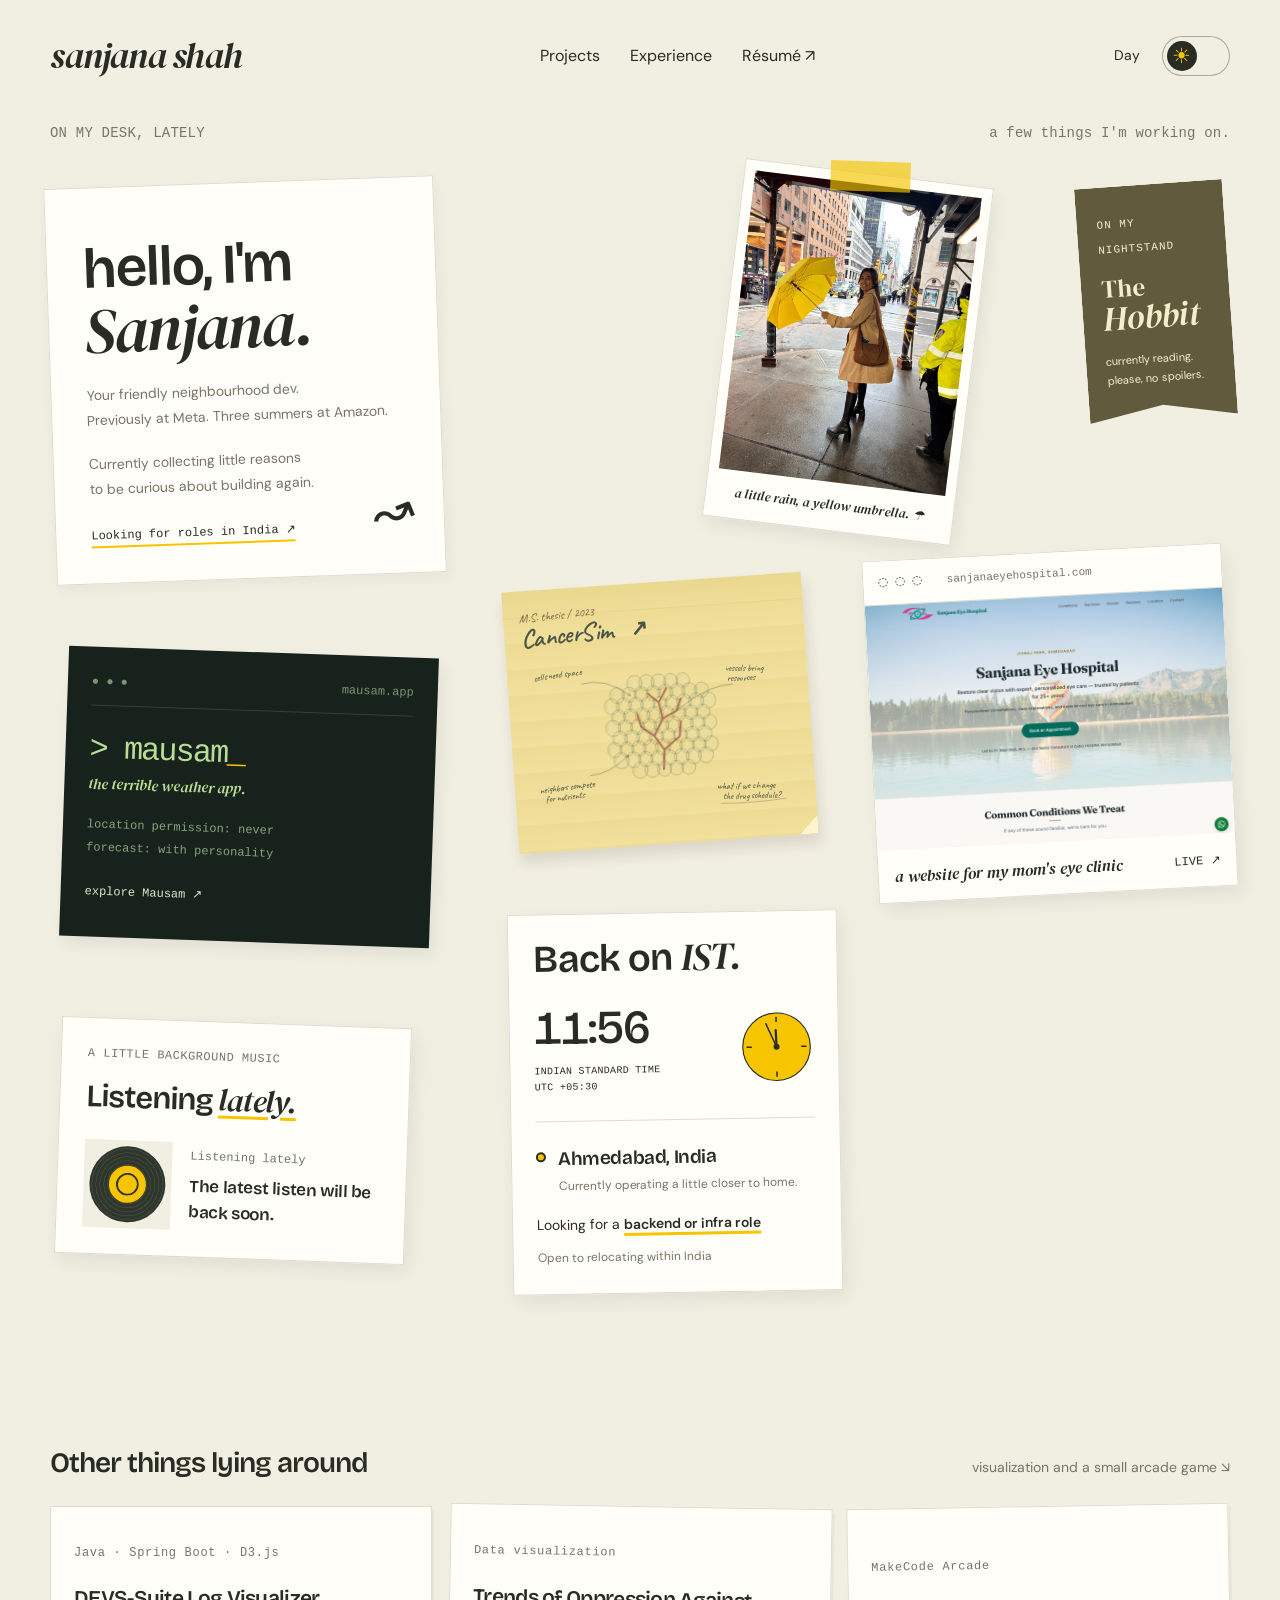
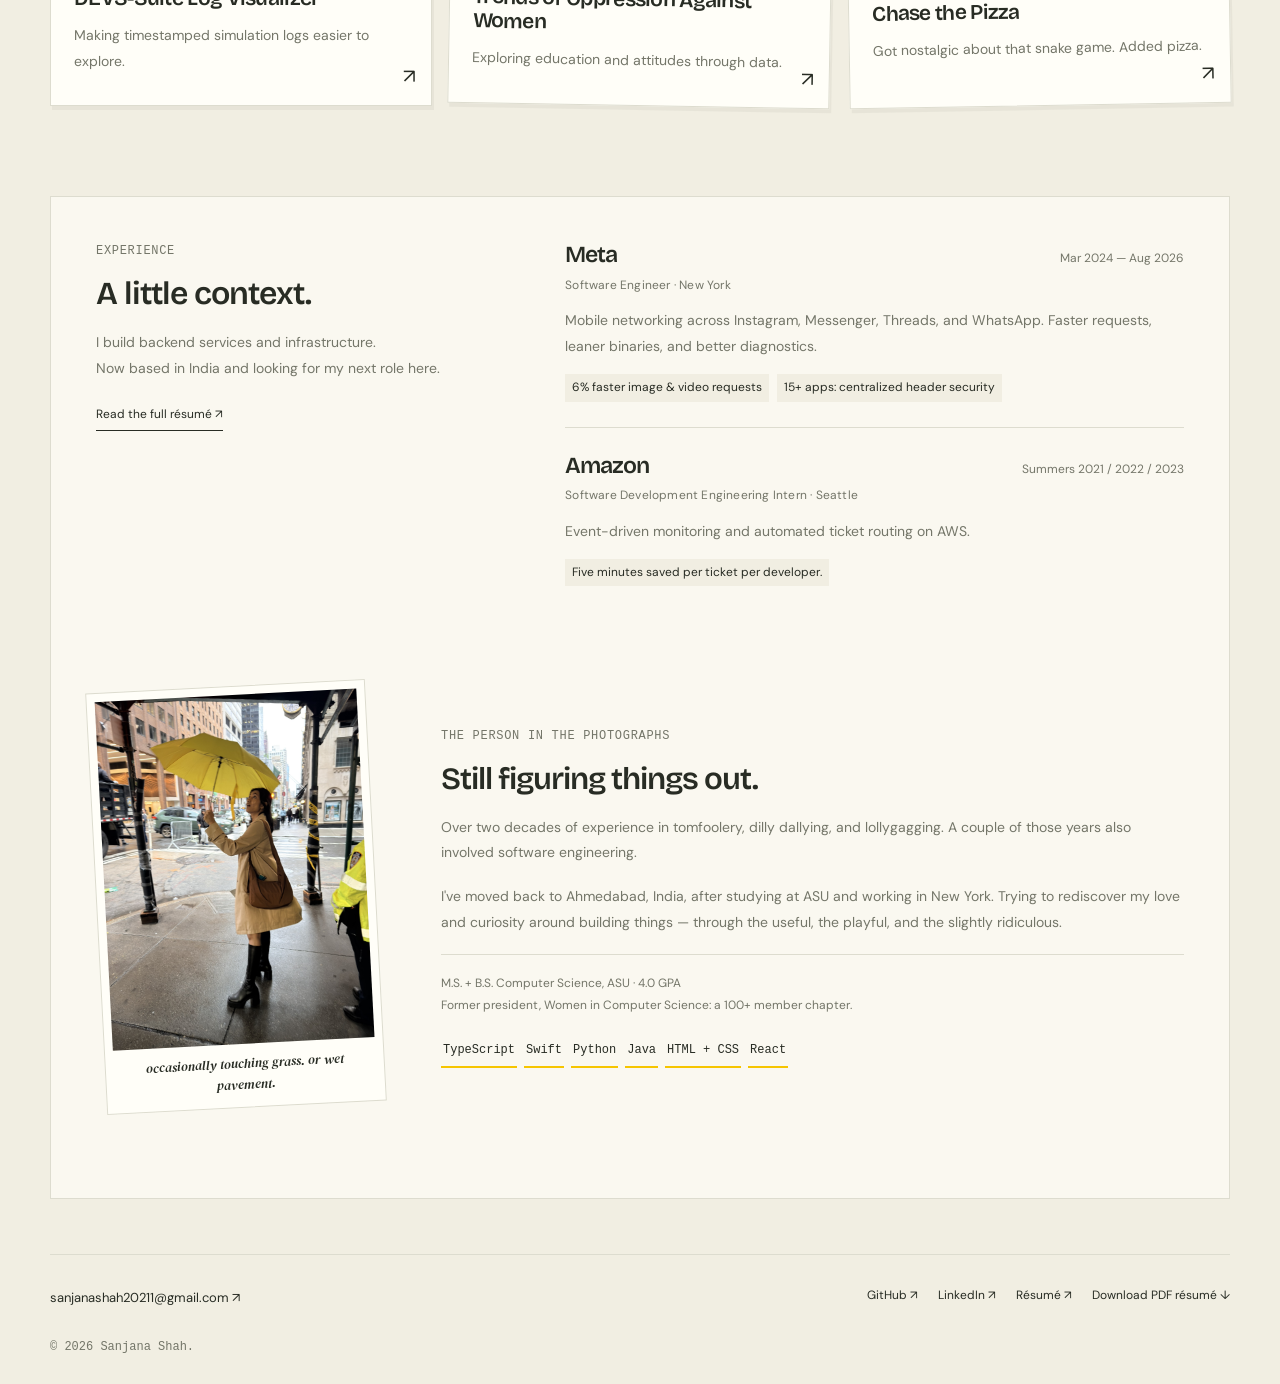
==== commit c1fe0f2a: "cancer sim animation" ====
--- a/index.html
+++ b/index.html
@@ -5,13 +5,16 @@
     <meta name="viewport" content="width=device-width,initial-scale=1" />
     <meta
       name="description"
-      content="Sanjana Shah — your friendly neighbourhood dev. Backend and infrastructure engineer, previously Meta and Amazon. Now back in India and seeking backend and infrastructure engineering roles in India. Public projects, research, and experiments."
+      content="Sanjana Shah -- your friendly neighbourhood dev. Backend and infrastructure engineer, previously Meta and Amazon. Now back in India and seeking backend and infrastructure engineering roles in India. Public projects, research, and experiments."
     />
-    <title>Sanjana Shah — Software engineer</title>
+    <title>Sanjana Shah | Dev Desk</title>
     <link rel="stylesheet" href="assets/portfolio/fonts.css" />
     <link rel="stylesheet" href="assets/portfolio/site.css" />
     <script src="assets/portfolio/theme.js"></script>
     <script src="assets/portfolio/projects.js" defer></script>
+    <link rel="stylesheet" href="assets/portfolio/cancer.css" />
+    <script src="assets/portfolio/cancer-timelapse.js" defer></script>
+    <script src="assets/portfolio/cancer.js" defer></script>
     <script src="assets/portfolio/site.js" defer></script>
     <link
       rel="icon"
@@ -53,13 +56,13 @@
       <section class="desk-stage contain" aria-labelledby="desk-title">
         <div class="desk-caption">
           <span>ON MY DESK, LATELY</span
-          ><span>a few things I’m working on.</span>
+          ><span>a few things I'm working on.</span>
         </div>
         <article class="paper intro-paper">
-          <span class="paper-kicker">A NOTE FROM</span>
-          <h1 id="desk-title">hello, I’m<br /><em>Sanjana.</em></h1>
+
+          <h1 id="desk-title">hello, I'm<br /><em>Sanjana.</em></h1>
           <p>
-            Your friendly neighbourhood dev.<br />Previously Meta. Three summers
+            Your friendly neighbourhood dev.<br />Previously at Meta. Three summers
             at Amazon.
           </p>
           <p>
@@ -84,35 +87,12 @@
           ><strong>The<br /><em>Hobbit</em></strong>
           <p>currently reading.<br />please, no spoilers.</p>
         </aside>
-        <section class="paper now-paper">
-          <h2>presently</h2>
-          <dl class="now-list">
-            <div>
-              <dt>making</dt>
-              <dd>this little corner of the web</dd>
-            </div>
-            <div>
-              <dt>learning</dt>
-              <dd>cooking</dd>
-            </div>
-            <div>
-              <dt>reading</dt>
-              <dd>The Hobbit</dd>
-            </div>
-            <div>
-              <dt>seeking</dt>
-              <dd>a backend / infra role in India</dd>
-            </div>
-          </dl>
-          <span class="tape" aria-hidden="true"></span>
-        </section>
         <button class="desk-project terminal-paper" data-project="mausam">
           <span class="terminal-top">● ● ● <span>mausam.app</span></span
           ><strong>&gt; mausam<span class="cursor">_</span></strong>
           <p>the terrible weather app.</p>
           <span class="terminal-output"
-            >location permission: never<br />forecast: with personality<br />status:
-            tinkering</span
+            >location permission: never<br />forecast: with personality</span
           ><span class="desk-open">explore Mausam ↗</span></button
         ><button class="desk-project browser-paper" data-project="hospital">
           <span class="browser-top"
@@ -124,22 +104,29 @@
             alt="Sanjana Eye Hospital website preview"
             loading="lazy"
           /><span class="browser-caption"
-            >a home on the web. <span>LIVE ↗</span></span
-          >
+            > a website for my mom's eye clinic <span>LIVE ↗</span></span
+          >
+        </button>
+        <button
+          class="cancer-sketch-card cancer-postit"
+          type="button"
+          data-project="cancer"
+          aria-label="CancerSim thesis — open the animation and project details"
+        >
+          <img class="cancer-sketch" src="assets/portfolio/cancer-sketch.svg" alt="Pencil sketch of packed cells and branching vessels, annotated with questions about space, nutrients, and drug schedules" width="470" height="300" loading="lazy" />
+          <span class="sketch-title-tab"><span class="sketch-tab-kicker">M.S. thesis / 2023</span><span class="sketch-tab-title">CancerSim <span aria-hidden="true">↗</span></span></span>
         </button>
         <div class="location-on-desk">
           <article
             class="location-card clock-card"
             aria-labelledby="india-location-title"
           >
-            <p class="card-eyebrow">
-              A DIFFERENT TIMEZONE. THE SAME CURIOSITY.
-            </p>
+
             <h2 id="india-location-title">Back on <em>IST.</em></h2>
             <div class="clock-display">
               <div>
                 <time data-ist-time>--:--</time
-                ><span>INDIAN STANDARD TIME · UTC +05:30</span>
+                ><span>INDIAN STANDARD TIME <br /> UTC +05:30</span>
               </div>
               <svg
                 class="analog-clock"
@@ -178,11 +165,10 @@
               </p>
             </div>
             <p class="card-intent">
-              Looking for a backend or infrastructure role
-              <strong>in India.</strong>
+              Looking for a <strong>backend or infra role</strong>
             </p>
             <p class="card-fineprint">
-              Available immediately · Open to relocating within India
+             Open to relocating within India
             </p>
           </article>
         </div>
@@ -233,15 +219,10 @@
       <section class="desk-other contain" id="projects">
         <div class="section-line">
           <h2>Other things lying around</h2>
-          <span>research, visualization, and a small arcade game ↘</span>
+          <span>visualization and a small arcade game ↘</span>
         </div>
         <div class="desk-mini-grid">
-          <button class="mini-project" data-project="cancer">
-            <span class="label">C++ · Python · R</span>
-            <h3>CancerSim</h3>
-            <p>A three-dimensional agent-based cancer simulator.</p>
-            <span class="mini-arrow" aria-hidden="true">↗</span></button
-          ><button class="mini-project" data-project="devs">
+          <button class="mini-project" data-project="devs">
             <span class="label">Java · Spring Boot · D3.js</span>
             <h3>DEVS-Suite Log Visualizer</h3>
             <p>Making timestamped simulation logs easier to explore.</p>
@@ -301,8 +282,11 @@
               <p>Software Development Engineering Intern · Seattle</p>
               <p>
                 Event-driven monitoring and automated ticket routing on AWS.
-                Five minutes saved per ticket per developer.
+
               </p>
+               <div class="result-tags">
+                <span>Five minutes saved per ticket per developer.</span
+              </div>
             </article>
           </div>
         </section>
@@ -330,7 +314,7 @@
               engineering.
             </p>
             <p>
-              I’ve moved back to Ahmedabad, India, after studying at ASU and
+              I've moved back to Ahmedabad, India, after studying at ASU and
               working in New York. Trying to rediscover my love and curiosity
               around building things — through the useful, the playful, and the
               slightly ridiculous.
@@ -352,10 +336,6 @@
         <a href="mailto:sanjanashah20211@gmail.com"
           >sanjanashah20211@gmail.com ↗</a
         >
-        <p>
-          Ahmedabad, India · Seeking roles in India<br />Available immediately ·
-          Open to relocation within India
-        </p>
       </div>
       <div class="footer-links">
         <a href="https://github.com/sanjana-shah" target="_blank" rel="noopener"
@@ -372,6 +352,52 @@
       </div>
       <span class="footer-small">© <span data-year></span> Sanjana Shah.</span>
     </footer>
+    <template id="cancer-animation-template"
+      ><div class="cancer-project" data-cancer-animation>
+        <div class="cancer-modes" role="group" aria-label="Animation mode"><button type="button" data-mode="structure" aria-pressed="true">3D structure</button><button type="button" data-mode="timelapse" aria-pressed="false">Cell time-lapse</button></div>
+        <div class="stage">
+          <canvas
+            aria-label="Interactive artistic 3D view of spherical cells in a face-centered cubic lattice surrounding branching blood vessels. This is an illustration inspired by the thesis model. Drag to rotate; use Cutaway to reveal the interior."
+            role="img"
+          ></canvas>
+          <div class="overlay">
+            <div>
+              <div class="mono">CancerSim / Spatial ecology</div>
+              <div class="stage-title">Living architecture.</div>
+            </div>
+            <div class="stage-foot">
+              <div>
+                <div class="legend">
+                  <span><i class="dot"></i>Tissue</span
+                  ><span><i class="dot green"></i>Cancer cells</span
+                  ><span><i class="dot red"></i>Vasculature</span>
+                </div>
+                <div class="hint">DRAG TO EXPLORE · SCROLL TO ZOOM</div>
+              </div>
+              <div class="right">
+                <div class="index" data-phase>01</div>
+                <div class="mono" data-caption>Whole tissue</div>
+              </div>
+            </div>
+          </div>
+          <div class="controls">
+            <button type="button" data-cut aria-pressed="false">Cutaway</button
+            ><button type="button" data-pause aria-pressed="false">Pause</button>
+          </div>
+          <div class="motion-line"></div>
+        </div>
+        <div class="cancer-timeline" hidden>
+          <div class="timeline-header"><span data-treatment>1 / Drug off · growth</span><button type="button" data-restart>Restart ↺</button></div>
+          <label class="timeline-slider">Illustrative step <output data-step>0 / 71</output><input type="range" min="0" max="71" value="0" step="1" data-scrubber aria-label="Illustrative time step" /></label>
+          <div class="timeline-populations"><span>Sensitive <strong data-sensitive></strong></span><span>Resistant <strong data-resistant></strong></span><span data-events></span></div>
+          <div class="population-chart"><div class="population-chart-heading"><span>Tumor-cell count</span><span><i></i> Drug on</span></div><svg viewBox="0 0 400 104" role="img" data-population-chart aria-label="Tumor-cell count over illustrative time"></svg><span class="population-chart-axis">Illustrative time →</span></div>
+          <p class="timeline-explanation" data-explanation></p>
+        </div>
+      </div>
+      <p class="cancer-illustration-note">
+        Illustrative model, not CancerSim output. Time-lapse parameters and steps are uncalibrated; vessels are held fixed. Drag to explore the structure.
+      </p></template
+    >
     <dialog aria-labelledby="project-dialog-title" id="project-dialog">
       <button class="close-dialog" aria-label="Close project">Close ×</button>
       <div data-dialog-content></div>
--- a/assets/portfolio/cancer.css
+++ b/assets/portfolio/cancer.css
@@ -0,0 +1,555 @@
+.cancer-project {
+  margin-bottom: 22px;
+  border: 1px solid var(--line);
+  background: var(--card);
+  box-shadow: 2px 4px 0 color-mix(in srgb, var(--line) 50%, transparent);
+  overflow: hidden;
+}
+.cancer-project .stage {
+  height: 470px;
+  background: #101e1c;
+  position: relative;
+  isolation: isolate;
+  overflow: hidden;
+}
+.cancer-project canvas {
+  width: 100%;
+  height: 100%;
+  display: block;
+  cursor: grab;
+  touch-action: pan-y;
+}
+.cancer-project .stage:active canvas {
+  cursor: grabbing;
+}
+.cancer-project .overlay {
+  position: absolute;
+  pointer-events: none;
+  inset: 28px;
+  color: #a9bdb1;
+  display: flex;
+  flex-direction: column;
+  justify-content: space-between;
+}
+.cancer-project .mono {
+  font: 10px/1.5 var(--mono);
+  letter-spacing: 1.6px;
+  text-transform: uppercase;
+}
+.cancer-project .stage-title {
+  font: italic 29px/1.15 var(--serif);
+  color: #e1ecda;
+  margin-top: 8px;
+}
+.cancer-project .stage-foot {
+  display: flex;
+  justify-content: space-between;
+  align-items: end;
+  gap: 20px;
+}
+.cancer-project .legend {
+  display: flex;
+  gap: 16px;
+  font: 10px var(--mono);
+  letter-spacing: 0.3px;
+}
+.cancer-project .dot {
+  display: inline-block;
+  width: 6px;
+  height: 6px;
+  border-radius: 50%;
+  background: #bbd8c5;
+  margin-right: 6px;
+}
+.cancer-project .dot.green {
+  background: #a3d875;
+}
+.cancer-project .dot.red {
+  background: #ef997a;
+}
+.cancer-project .right {
+  text-align: right;
+}
+.cancer-project .index {
+  font: 38px/1.1 var(--display);
+  color: #e3eddc;
+}
+.cancer-project .controls {
+  position: absolute;
+  z-index: 1;
+  top: 26px;
+  right: 26px;
+  display: flex;
+  gap: 7px;
+}
+.cancer-project .controls button {
+  border: 1px solid #617267;
+  background: #182c25;
+  color: #e1ebdc;
+  font: 11px var(--body);
+  padding: 9px 15px;
+  border-radius: 22px;
+}
+.cancer-project .controls button[aria-pressed="true"] {
+  background: #d4e7c7;
+  color: #1f3329;
+}
+.cancer-project .controls button:hover {
+  border-color: #d4e7c7;
+}
+.cancer-project .hint {
+  margin-top: 12px;
+  font: 9px var(--mono);
+  color: #a1b09a;
+  letter-spacing: 0.5px;
+}
+.cancer-project .motion-line {
+  position: absolute;
+  left: 0;
+  bottom: 0;
+  height: 2px;
+  background: #b1d496;
+  width: 100%;
+  transform-origin: left;
+  opacity: 0.5;
+}
+.cancer-project .stage:after {
+  content: "";
+  position: absolute;
+  inset: 0;
+  pointer-events: none;
+  box-shadow: inset 0 0 95px #06110d55;
+}
+@media (max-width: 650px) {
+  .cancer-project .stage {
+    height: 420px;
+  }
+  .cancer-project .overlay {
+    inset: 20px;
+  }
+  .cancer-project .stage-title {
+    font-size: 23px;
+  }
+  .cancer-project .controls {
+    top: 83px;
+    right: auto;
+    left: 20px;
+  }
+  .cancer-project .legend {
+    flex-direction: column;
+    gap: 7px;
+  }
+  .cancer-project .index {
+    font-size: 28px;
+  }
+  .cancer-project .mono {
+    font-size: 9px;
+  }
+  .cancer-project .hint {
+    font-size: 8px;
+    max-width: 190px;
+    line-height: 1.7;
+  }
+}
+/* A single notebook drawing, with a small paper title overlapping the edge. */
+@font-face {
+  font-family: "Caveat";
+  src: url("caveat.ttf") format("truetype");
+  font-weight: 400 700;
+  font-display: swap;
+}
+.cancer-sketch-card {
+  display: block;
+  position: relative;
+  width: min(100%, 660px);
+  margin: 0 0 42px;
+  padding: 12px 0;
+  text-align: left;
+  color: #4d5645;
+  background-color: #f1eee2;
+  background-image:
+    linear-gradient(#4d56450c 1px, transparent 1px),
+    linear-gradient(90deg, #4d56450c 1px, transparent 1px);
+  background-size: 26px 26px;
+  border: 1px solid var(--line);
+  box-shadow: 2px 4px 0 color-mix(in srgb, var(--line) 50%, transparent);
+  transition:
+    box-shadow 0.2s,
+    transform 0.2s;
+}
+.cancer-sketch-card:hover {
+  transform: translateY(-3px);
+  box-shadow: 3px 8px 0 color-mix(in srgb, var(--line) 60%, transparent);
+}
+.cancer-sketch {
+  display: block;
+  width: 100%;
+  height: clamp(270px, 34vw, 400px);
+  object-fit: contain;
+}
+.sketch-title-tab {
+  position: absolute;
+  bottom: -17px;
+  left: 30px;
+  display: flex;
+  flex-direction: column;
+  padding: 9px 19px 8px;
+  background: #fffdf2;
+  border: 1px solid #d9d5c3;
+  box-shadow: 1px 3px 5px #282c2410;
+  transform: rotate(-3deg);
+}
+.sketch-tab-kicker {
+  font:
+    14px/1.2 "Caveat",
+    cursive;
+  color: #777767;
+}
+.sketch-tab-title {
+  font:
+    600 29px/1.1 "Caveat",
+    cursive;
+  letter-spacing: -0.5px;
+}
+.sketch-tab-title span {
+  margin-left: 12px;
+  font-size: 21px;
+}
+.desk-other .desk-mini-grid {
+  grid-template-columns: repeat(3, minmax(0, 1fr));
+}
+#project-dialog:has([data-cancer-animation]) {
+  width: min(950px, 100% - 32px);
+}
+#project-dialog .cancer-project {
+  margin: 26px 0 0;
+  box-shadow: none;
+  border: 0;
+}
+#project-dialog .cancer-illustration-note {
+  font-size: 11px;
+  line-height: 1.6;
+  margin-top: 10px;
+}
+@media (max-width: 650px) {
+  .sketch-title-tab {
+    left: 18px;
+    bottom: -15px;
+    padding: 8px 16px;
+  }
+  .sketch-tab-title {
+    font-size: 26px;
+  }
+  .desk-other .desk-mini-grid {
+    grid-template-columns: 1fr;
+  }
+  #project-dialog:has([data-cancer-animation]) {
+    padding: 24px 18px;
+  }
+  #project-dialog .cancer-project .stage {
+    height: 390px;
+  }
+  #project-dialog .cancer-project .overlay {
+    inset: 16px;
+  }
+  #project-dialog .cancer-project .stage-title {
+    font-size: 21px;
+  }
+  #project-dialog .close-dialog {
+    margin: -10px -4px 16px 12px;
+    z-index: 2;
+  }
+}
+@media (prefers-reduced-motion: reduce) {
+  .cancer-sketch-card {
+    transition: none;
+  }
+  .cancer-sketch-card:hover {
+    transform: none;
+  }
+}
+/* Show the interactive specimen immediately beside the project introduction. */
+#project-dialog:has(.cancer-dialog-hero) {
+  width: min(1140px, 100% - 32px);
+}
+.cancer-dialog-hero {
+  display: grid;
+  grid-template-columns: minmax(0, 0.8fr) minmax(0, 1.2fr);
+  grid-template-areas: "intro animation" "details animation";
+  grid-template-rows: auto 1fr;
+  gap: 28px 36px;
+  align-items: start;
+  clear: both;
+}
+.cancer-dialog-hero > * {
+  min-width: 0;
+}
+.cancer-dialog-intro {
+  grid-area: intro;
+}
+.cancer-dialog-details {
+  grid-area: details;
+}
+.cancer-dialog-hero [data-cancer-animation-slot] {
+  grid-area: animation;
+  position: sticky;
+  top: 12px;
+}
+#project-dialog .cancer-dialog-details h3 {
+  margin-top: 0;
+  font-size: 19px;
+}
+#project-dialog .cancer-dialog-details p {
+  font-size: 13px;
+  line-height: 1.8;
+  margin-top: 13px;
+}
+.cancer-dialog-details section + section {
+  margin-top: 28px;
+  padding-top: 25px;
+  border-top: 1px solid var(--line);
+}
+#project-dialog .cancer-dialog-hero .cancer-project {
+  margin-top: 0;
+}
+#project-dialog .cancer-dialog-hero .stage {
+  height: 410px;
+}
+#project-dialog .cancer-dialog-hero .stage-title {
+  font-size: 23px;
+}
+#project-dialog .cancer-dialog-hero .controls {
+  top: 83px;
+  left: 20px;
+  right: auto;
+}
+#project-dialog .cancer-dialog-hero .overlay {
+  inset: 20px;
+}
+#project-dialog .cancer-dialog-hero .legend {
+  flex-direction: column;
+  gap: 7px;
+}
+#project-dialog .cancer-dialog-hero .hint {
+  max-width: 210px;
+  line-height: 1.6;
+}
+@media (max-width: 800px) {
+  .cancer-dialog-hero {
+    grid-template-columns: minmax(0, 1fr);
+    grid-template-areas: "intro" "animation" "details";
+    grid-template-rows: auto;
+    gap: 22px;
+  }
+  .cancer-dialog-hero [data-cancer-animation-slot] {
+    position: static;
+  }
+  #project-dialog .cancer-dialog-hero h2 {
+    font-size: 34px;
+  }
+  #project-dialog .cancer-dialog-hero .stage {
+    height: 390px;
+  }
+}
+
+/* A small research Post-it between the projects on the main desk. */
+.desk-stage .cancer-postit {
+  position: absolute;
+  top: 470px;
+  left: 39%;
+  width: 300px;
+  margin: 0;
+  padding: 45px 8px 12px;
+  background-color: #f5e6a8;
+  background-image: linear-gradient(
+    180deg,
+    #d8ba5540 0,
+    #d8ba551a 30px,
+    transparent 65px
+  );
+  border: 0;
+  box-shadow: 2px 9px 13px #42371c20;
+  transform: rotate(-4deg);
+  z-index: 2;
+}
+.cancer-postit::before {
+  content: "";
+  position: absolute;
+  top: 0;
+  left: 0;
+  right: 0;
+  height: 26px;
+  background: #c6ad5012;
+  border-bottom: 1px solid #bd9e3415;
+}
+.cancer-postit::after {
+  content: "";
+  position: absolute;
+  bottom: 0;
+  right: 0;
+  width: 19px;
+  height: 19px;
+  background: linear-gradient(135deg, #bca25233 50%, #fff4cc 51%);
+  clip-path: polygon(100% 0, 100% 100%, 0 100%);
+}
+.cancer-postit .cancer-sketch {
+  height: 205px;
+}
+.cancer-postit .sketch-title-tab {
+  top: 18px;
+  left: 16px;
+  bottom: auto;
+  padding: 0;
+  border: 0;
+  background: none;
+  box-shadow: none;
+  transform: rotate(-2deg);
+}
+.cancer-postit .sketch-tab-kicker {
+  font-size: 12px;
+  color: #746744;
+}
+.cancer-postit .sketch-tab-title {
+  font-size: 26px;
+}
+.desk-stage .cancer-postit:hover {
+  transform: rotate(-2deg) translateY(-4px);
+  box-shadow: 3px 13px 17px #42371c25;
+}
+@media (min-width: 951px) and (max-width: 1200px) {
+  .desk-stage .cancer-postit {
+    top: 475px;
+    width: 270px;
+  }
+  .cancer-postit .cancer-sketch {
+    height: 190px;
+  }
+}
+@media (min-width: 701px) and (max-width: 950px) {
+  .desk-stage .cancer-postit {
+    top: 420px;
+    left: 42%;
+    width: 240px;
+    padding-top: 43px;
+  }
+  .cancer-postit .cancer-sketch {
+    height: 180px;
+  }
+}
+@media (max-width: 700px) {
+  .desk-stage .cancer-postit {
+    position: relative;
+    top: auto;
+    left: auto;
+    width: min(90%, 340px);
+    margin: 10px auto 20px;
+    transform: rotate(-3deg);
+  }
+  .cancer-postit .cancer-sketch {
+    height: 220px;
+  }
+}
+@media (prefers-reduced-motion: reduce) {
+  .desk-stage .cancer-postit:hover {
+    transform: rotate(-4deg);
+  }
+}
+.cancer-modes {
+  display: flex;
+  gap: 7px;
+  padding: 0 0 12px;
+  background: var(--paper);
+}
+.cancer-modes button,
+.timeline-header button {
+  padding: 7px 12px;
+  border: 1px solid var(--line);
+  border-radius: 20px;
+  background: transparent;
+  font-size: 12px;
+}
+.cancer-modes button[aria-pressed="true"] {
+  background: var(--ink);
+  color: var(--paper);
+  border-color: var(--ink);
+}
+.cancer-timeline {
+  padding: 18px;
+  background: var(--surface);
+}
+.cancer-timeline[hidden],
+.cancer-project button[hidden] {
+  display: none;
+}
+.timeline-header {
+  display: flex;
+  justify-content: space-between;
+  gap: 12px;
+  align-items: center;
+  font-size: 12px;
+}
+.timeline-header button {
+  font-size: 11px;
+  padding: 4px 10px;
+}
+.timeline-slider {
+  display: flex;
+  flex-wrap: wrap;
+  justify-content: space-between;
+  gap: 8px;
+  margin-top: 15px;
+  font: 10px var(--mono);
+  color: var(--muted);
+}
+.timeline-slider input {
+  width: 100%;
+  accent-color: #7b9b55;
+  cursor: pointer;
+  margin: 4px 0;
+}
+.timeline-populations {
+  display: flex;
+  flex-wrap: wrap;
+  gap: 10px 18px;
+  font-size: 11px;
+  margin-top: 12px;
+}
+.timeline-populations span:last-child {
+  font-size: 10px;
+  color: var(--muted);
+}
+#project-dialog .timeline-explanation {
+  font-size: 12px;
+  line-height: 1.7;
+  margin-top: 12px;
+}
+.cancer-project .dot.blue {
+  background: #87b9fa;
+}
+.population-chart {
+  margin-top: 18px;
+  color: var(--muted);
+}
+.population-chart-heading {
+  display: flex;
+  justify-content: space-between;
+  font: 10px var(--mono);
+}
+.population-chart-heading i {
+  display: inline-block;
+  width: 8px;
+  height: 8px;
+  background: #bf895b55;
+}
+.population-chart svg {
+  width: 100%;
+  height: auto;
+  display: block;
+  max-height: 145px;
+  font-family: var(--mono);
+}
+.population-chart-axis {
+  display: block;
+  text-align: right;
+  font: 9px var(--mono);
+}
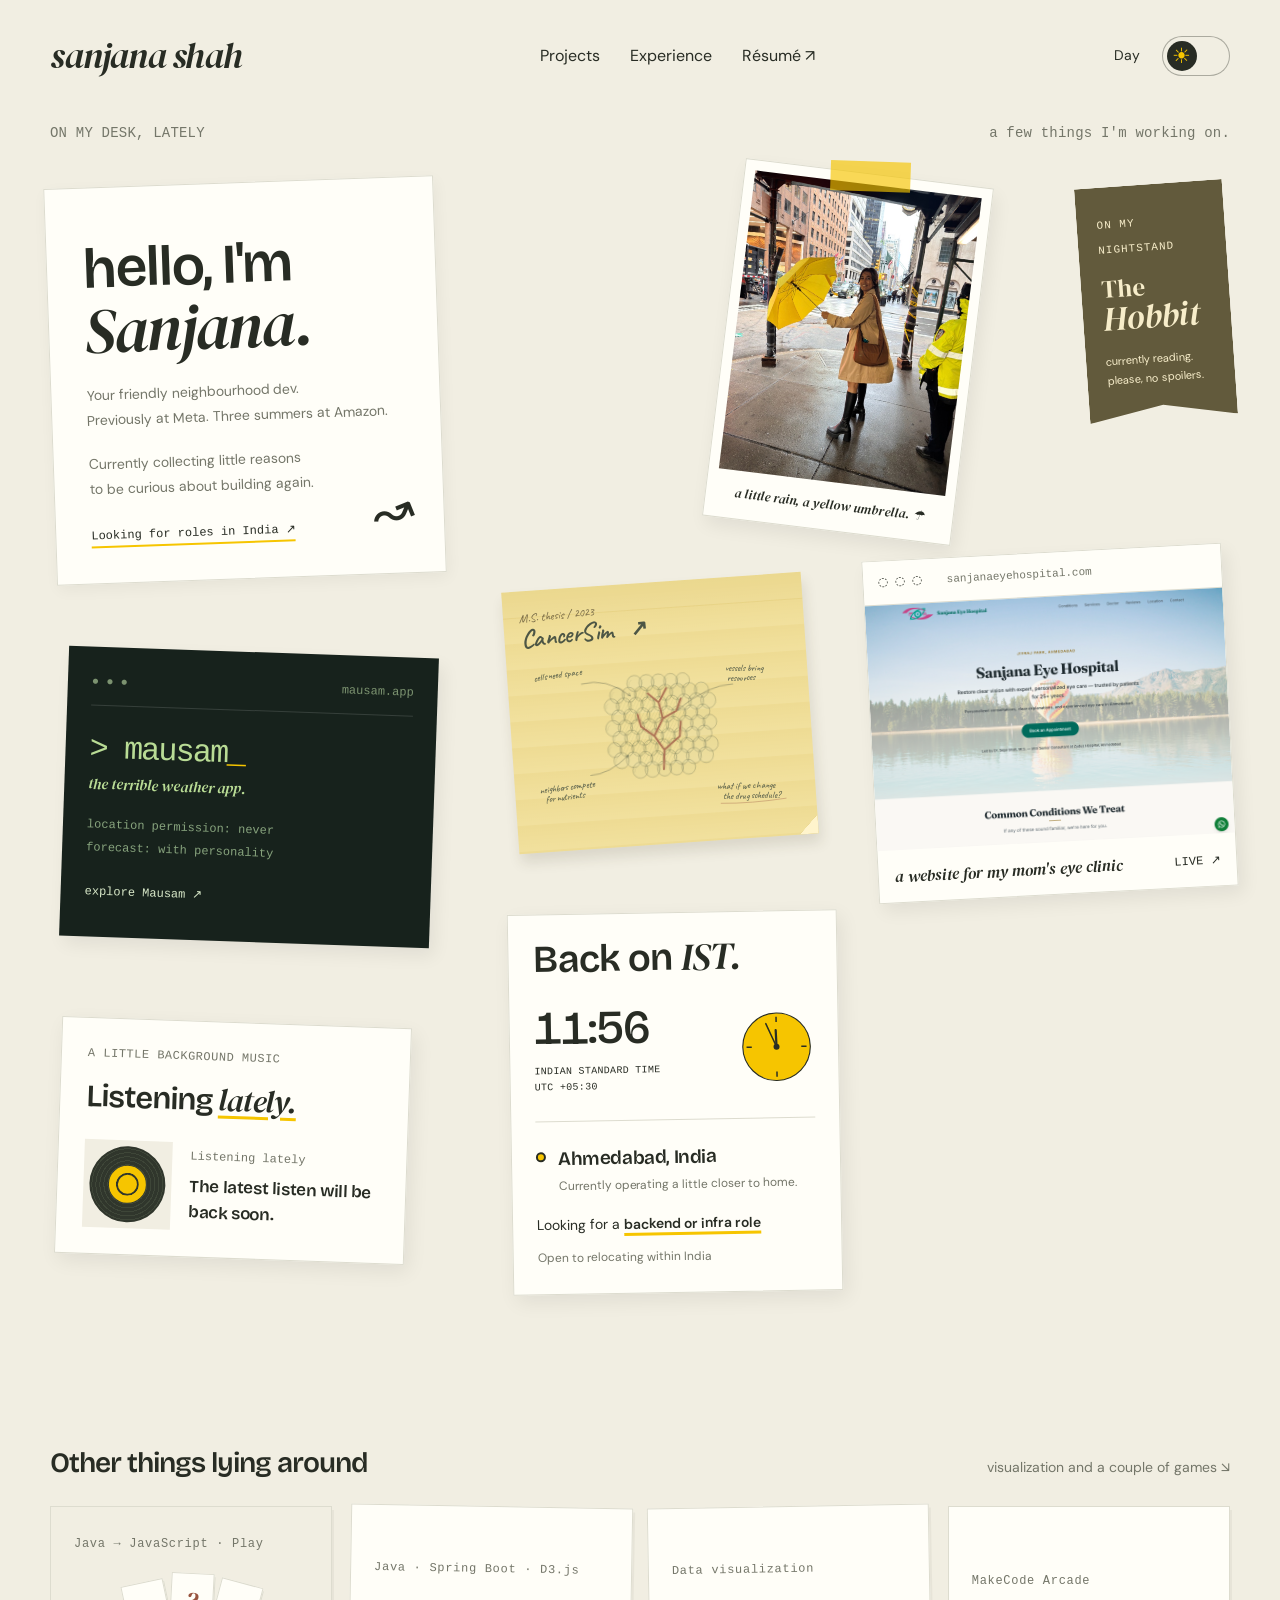
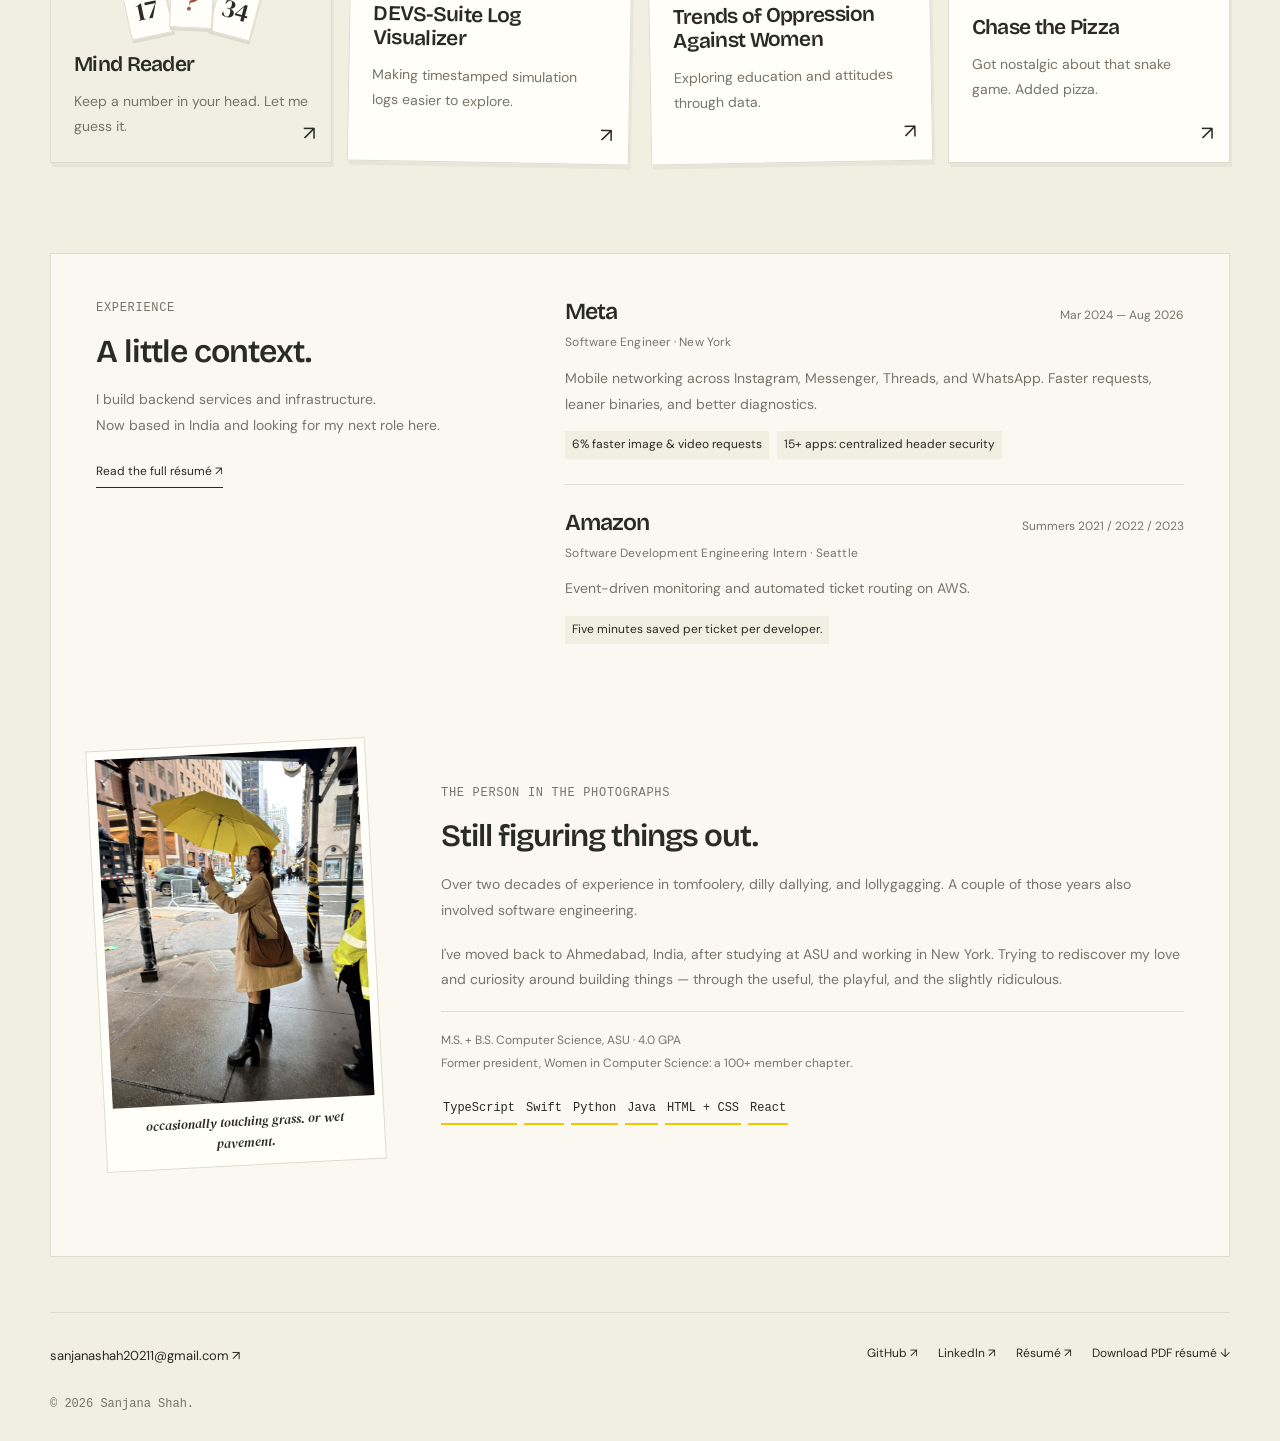
==== commit faaeb570: "vibe coded version of my number guesser game" ====
--- a/index.html
+++ b/index.html
@@ -15,6 +15,8 @@
     <link rel="stylesheet" href="assets/portfolio/cancer.css" />
     <script src="assets/portfolio/cancer-timelapse.js" defer></script>
     <script src="assets/portfolio/cancer.js" defer></script>
+    <link rel="stylesheet" href="assets/portfolio/mind-reader.css" />
+    <script src="assets/portfolio/mind-reader.js" defer></script>
     <script src="assets/portfolio/site.js" defer></script>
     <link
       rel="icon"
@@ -219,9 +221,16 @@
       <section class="desk-other contain" id="projects">
         <div class="section-line">
           <h2>Other things lying around</h2>
-          <span>visualization and a small arcade game ↘</span>
+          <span>visualization and a couple of games ↘</span>
         </div>
         <div class="desk-mini-grid">
+          <button class="mini-project mind-reader-card" type="button" data-project="mindreader">
+            <span class="label">Java → JavaScript · Play</span>
+            <span class="mind-card-art" aria-hidden="true"><span>17</span><span>?</span><span>34</span></span>
+            <h3>Mind Reader</h3>
+            <p>Keep a number in your head. Let me guess it.</p>
+            <span class="mini-arrow" aria-hidden="true">↗</span>
+          </button>
           <button class="mini-project" data-project="devs">
             <span class="label">Java · Spring Boot · D3.js</span>
             <h3>DEVS-Suite Log Visualizer</h3>
--- a/assets/portfolio/mind-reader.css
+++ b/assets/portfolio/mind-reader.css
@@ -0,0 +1,212 @@
+.desk-other .desk-mini-grid {
+  grid-template-columns: repeat(4, minmax(0, 1fr));
+}
+.mind-reader-card {
+  background: var(--surface);
+  overflow: hidden;
+}
+.mind-card-art {
+  display: flex;
+  justify-content: center;
+  gap: 2px;
+  margin: 24px 0 8px;
+  color: var(--ink);
+}
+.mind-card-art > span {
+  display: grid;
+  place-items: center;
+  width: 43px;
+  height: 55px;
+  border: 1px solid var(--line);
+  background: var(--card);
+  font: 26px var(--serif);
+  box-shadow: 1px 3px 0 var(--line);
+  transform: rotate(-12deg) translateY(3px);
+}
+.mind-card-art > span:nth-child(2) {
+  transform: rotate(3deg) translateY(-6px);
+  color: #98543f;
+  z-index: 1;
+  font-style: italic;
+}
+.mind-card-art > span:nth-child(3) {
+  transform: rotate(15deg) translateY(3px);
+}
+.mind-reader-card h3 {
+  margin-top: 18px;
+}
+#project-dialog:has([data-mind-game]) {
+  width: min(650px, 100% - 32px);
+}
+#project-dialog:has([data-mind-game]) > [data-dialog-content] > h2 {
+  font-size: 26px;
+  border-bottom: 1px solid var(--line);
+  padding-bottom: 20px;
+}
+#project-dialog:has([data-mind-game]) .eyebrow {
+  margin-bottom: 10px;
+}
+.mind-game {
+  padding-top: 24px;
+}
+.mind-game-meta {
+  font: 10px/1.6 var(--mono);
+  letter-spacing: 1px;
+  color: var(--muted);
+}
+#project-dialog .mind-game h3 {
+  font: 36px/1.1 var(--display);
+  letter-spacing: -1px;
+  margin: 17px 0 18px;
+}
+#project-dialog .mind-game h3 em {
+  font-family: var(--serif);
+}
+.mind-game [data-game-focus]:focus {
+  outline: none;
+}
+#project-dialog .mind-game p {
+  font-size: 14px;
+  line-height: 1.75;
+  margin: 15px 0 20px;
+}
+.mind-number-grid {
+  display: grid;
+  grid-template-columns: repeat(5, minmax(0, 1fr));
+  border-top: 1px solid var(--line);
+  border-left: 1px solid var(--line);
+  margin: 24px 0;
+  background: var(--card);
+}
+.mind-number-grid > span {
+  display: grid;
+  place-items: center;
+  padding: 8px 4px;
+  border-right: 1px solid var(--line);
+  border-bottom: 1px solid var(--line);
+  font: 19px/1.3 var(--display);
+  font-variant-numeric: tabular-nums;
+}
+.mind-actions {
+  display: flex;
+  gap: 12px;
+}
+.mind-game .mind-primary,
+.mind-game .mind-secondary {
+  padding: 13px 18px;
+  border: 1px solid var(--ink);
+  font-size: 14px;
+  text-align: center;
+}
+.mind-game .mind-primary {
+  background: var(--ink);
+  color: var(--paper);
+}
+.mind-game .mind-secondary {
+  background: transparent;
+}
+.mind-actions > button {
+  flex: 1;
+}
+.mind-game button:hover {
+  filter: brightness(0.9);
+}
+.mind-game kbd {
+  font: 10px var(--mono);
+  opacity: 0.6;
+  margin-left: 8px;
+}
+.mind-bottom {
+  display: flex;
+  justify-content: space-between;
+  gap: 15px;
+  margin-top: 20px;
+}
+.mind-game .mind-text-button {
+  background: transparent;
+  padding: 5px 0;
+  font-size: 12px;
+  color: var(--muted);
+  border-bottom: 1px solid var(--line);
+}
+#project-dialog .mind-game .mind-fineprint {
+  font-size: 12px;
+  color: var(--muted);
+}
+.mind-reveal {
+  font: italic 130px/1.2 var(--serif);
+  color: var(--ink);
+  text-align: center;
+  padding: 25px 0;
+  background: var(--surface);
+  border: 1px solid var(--line);
+  margin: 24px 0;
+  animation: mind-reveal 0.45s ease-out both;
+}
+.mind-how {
+  border-top: 1px solid var(--line);
+  margin-top: 28px;
+  padding-top: 18px;
+  font-size: 13px;
+}
+.mind-how summary {
+  cursor: pointer;
+}
+#project-dialog .mind-how p {
+  font-size: 12px;
+}
+@keyframes mind-reveal {
+  from {
+    opacity: 0;
+    transform: translateY(10px) scale(0.95);
+  }
+  to {
+    opacity: 1;
+    transform: translateY(0) scale(1);
+  }
+}
+@media (max-width: 1100px) {
+  .desk-other .desk-mini-grid {
+    grid-template-columns: repeat(2, minmax(0, 1fr));
+  }
+}
+@media (max-width: 700px) {
+  .desk-other .desk-mini-grid {
+    grid-template-columns: minmax(0, 1fr);
+  }
+  .mind-card-art {
+    justify-content: start;
+    margin-left: 6px;
+  }
+  .mind-game kbd {
+    display: none;
+  }
+}
+@media (max-width: 500px) {
+  #project-dialog:has([data-mind-game]) {
+    padding: 28px 22px;
+  }
+  #project-dialog .mind-game h3 {
+    font-size: 30px;
+  }
+  .mind-game .mind-primary,
+  .mind-game .mind-secondary {
+    padding: 12px 10px;
+    font-size: 13px;
+  }
+  .mind-number-grid > span {
+    font-size: 18px;
+    padding: 8px 2px;
+  }
+  .mind-reveal {
+    font-size: 100px;
+  }
+  #project-dialog:has([data-mind-game]) .close-dialog {
+    margin: -12px -8px 15px 10px;
+  }
+}
+@media (prefers-reduced-motion: reduce) {
+  .mind-reveal {
+    animation: none;
+  }
+}
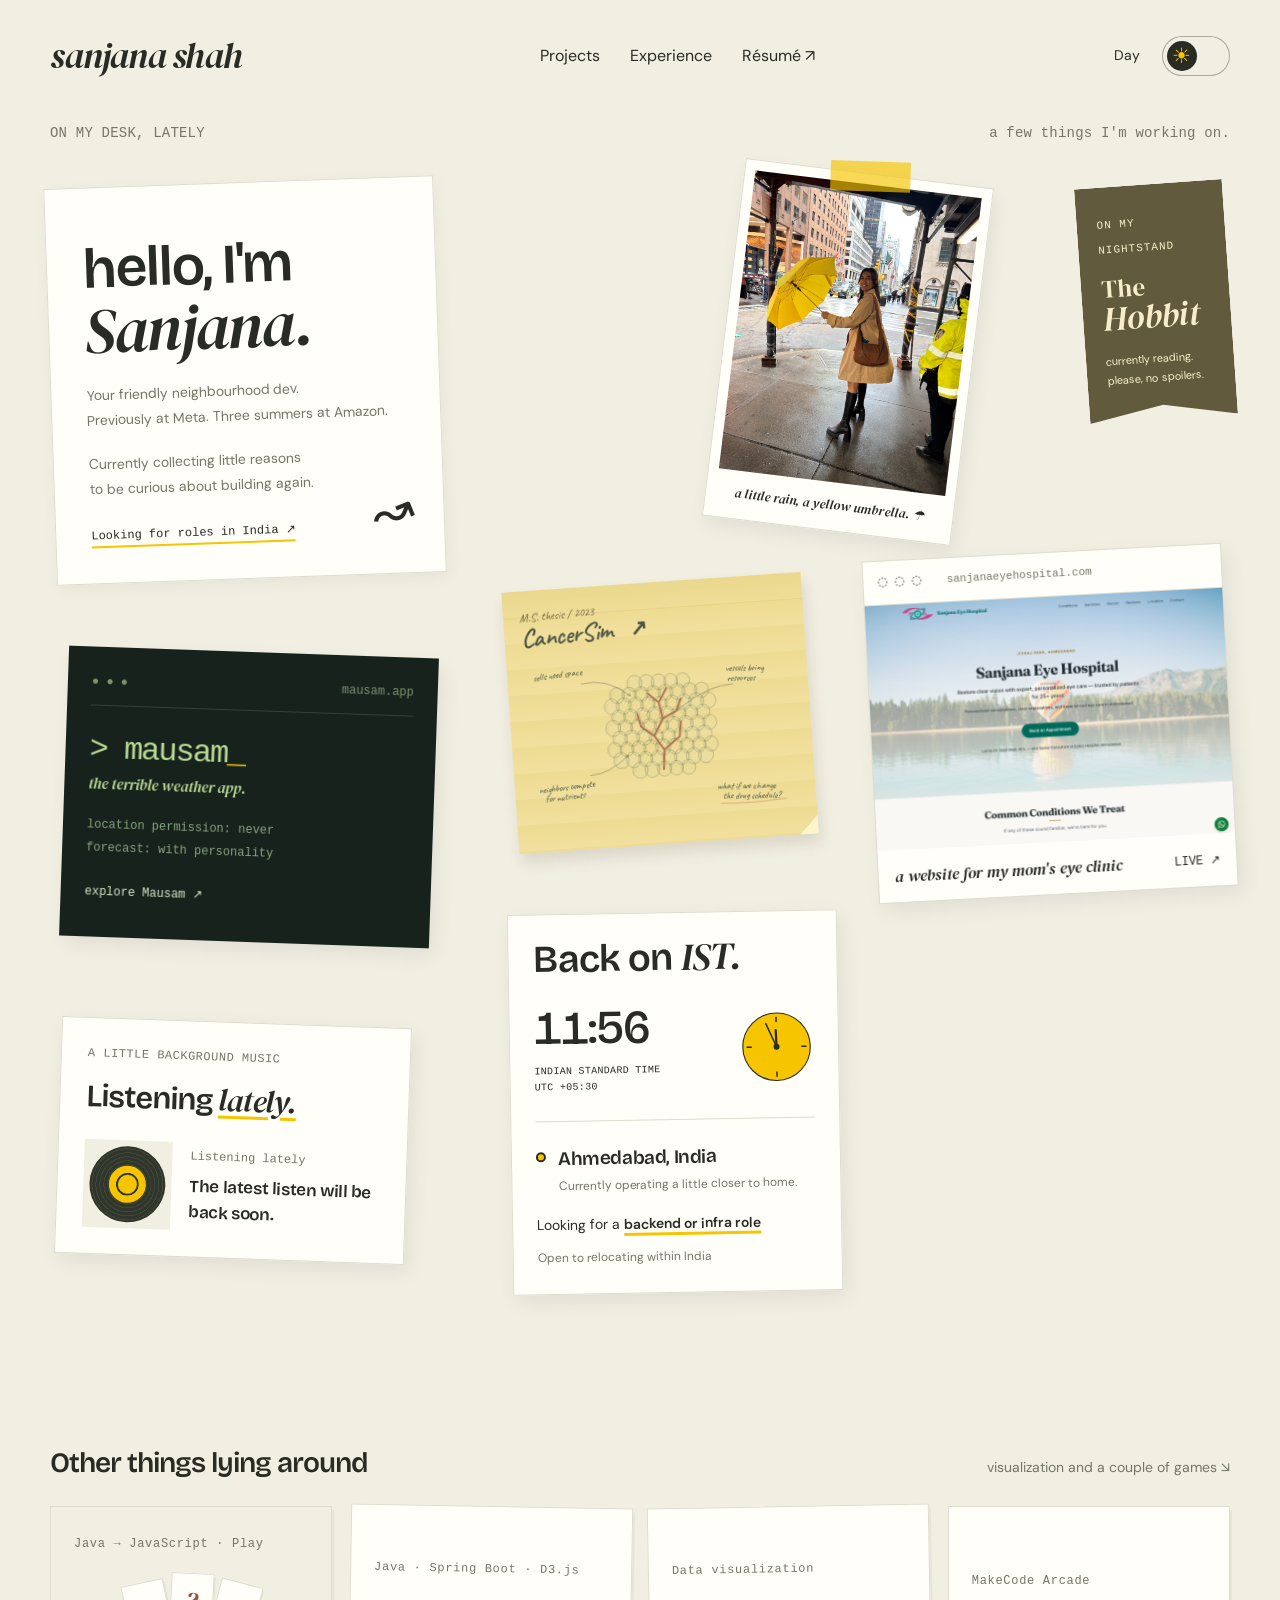
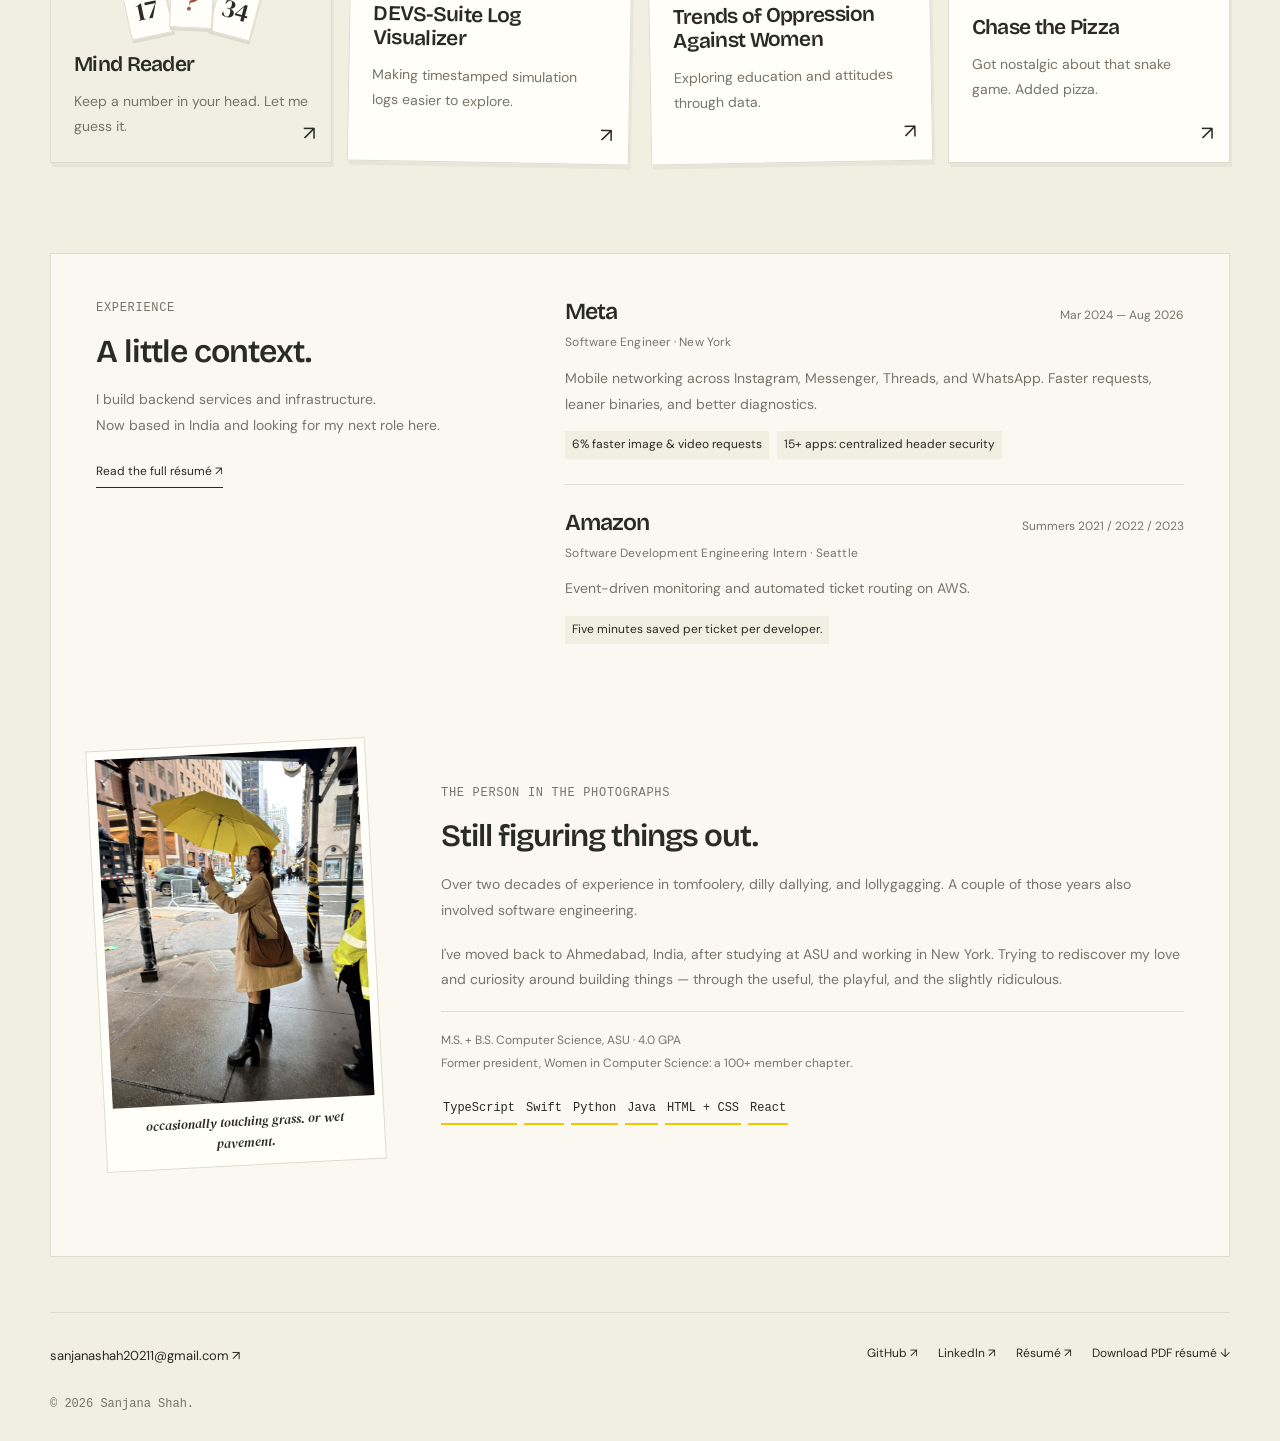
==== commit 1f16d825: "changing the layout to a detective's board" ====
--- a/index.html
+++ b/index.html
@@ -26,6 +26,8 @@
     <script src="assets/portfolio/india-clock.js" defer></script>
     <link rel="stylesheet" href="assets/portfolio/music.css" />
     <script src="assets/portfolio/music.js" defer></script>
+    <link rel="stylesheet" href="assets/portfolio/desk-motion.css" />
+    <script src="assets/portfolio/desk-motion.js" defer></script>
     <link rel="canonical" href="https://sanjana-shah.github.io/" />
     <meta name="theme-color" content="#f6c500" />
   </head>
--- a/assets/portfolio/desk-motion.css
+++ b/assets/portfolio/desk-motion.css
@@ -0,0 +1,58 @@
+/* A small lift and pointer tilt, like picking up a paper from the desk. */
+.desk-page .desk-stage .terminal-paper {
+  --paper-angle: 2deg;
+}
+.desk-page .desk-stage .browser-paper {
+  --paper-angle: -3deg;
+}
+.desk-page .desk-stage .desk-project {
+  --paper-lift: 0px;
+  transform: perspective(900px) translateY(var(--paper-lift))
+    rotate(var(--paper-angle)) rotateX(var(--paper-rx, 0deg))
+    rotateY(var(--paper-ry, 0deg));
+  transition:
+    transform 0.22s ease-out,
+    box-shadow 0.22s ease-out;
+}
+@media (hover: hover) and (pointer: fine) {
+  .desk-page .desk-stage .desk-project:hover {
+    --paper-lift: -7px;
+    box-shadow: 8px 17px 26px #00000020;
+    z-index: 5;
+  }
+  .desk-page .terminal-paper:hover .cursor {
+    animation: desk-cursor 1s steps(2, start) infinite;
+  }
+  .desk-page .browser-paper img {
+    transition: transform 0.45s ease;
+  }
+  .desk-page .browser-paper:hover img {
+    transform: scale(1.025) translateY(-2px);
+  }
+}
+.desk-page .desk-stage .desk-project:focus-visible {
+  --paper-lift: -5px;
+}
+.desk-page .desk-stage .desk-project:active {
+  --paper-lift: -2px;
+}
+@keyframes desk-cursor {
+  50% {
+    opacity: 0;
+  }
+}
+@media (prefers-reduced-motion: reduce) {
+  .desk-page .desk-stage .desk-project {
+    transform: rotate(var(--paper-angle));
+    transition: none;
+  }
+  .desk-page .browser-paper img {
+    transition: none;
+  }
+  .desk-page .browser-paper:hover img {
+    transform: none;
+  }
+  .desk-page .terminal-paper:hover .cursor {
+    animation: none;
+  }
+}
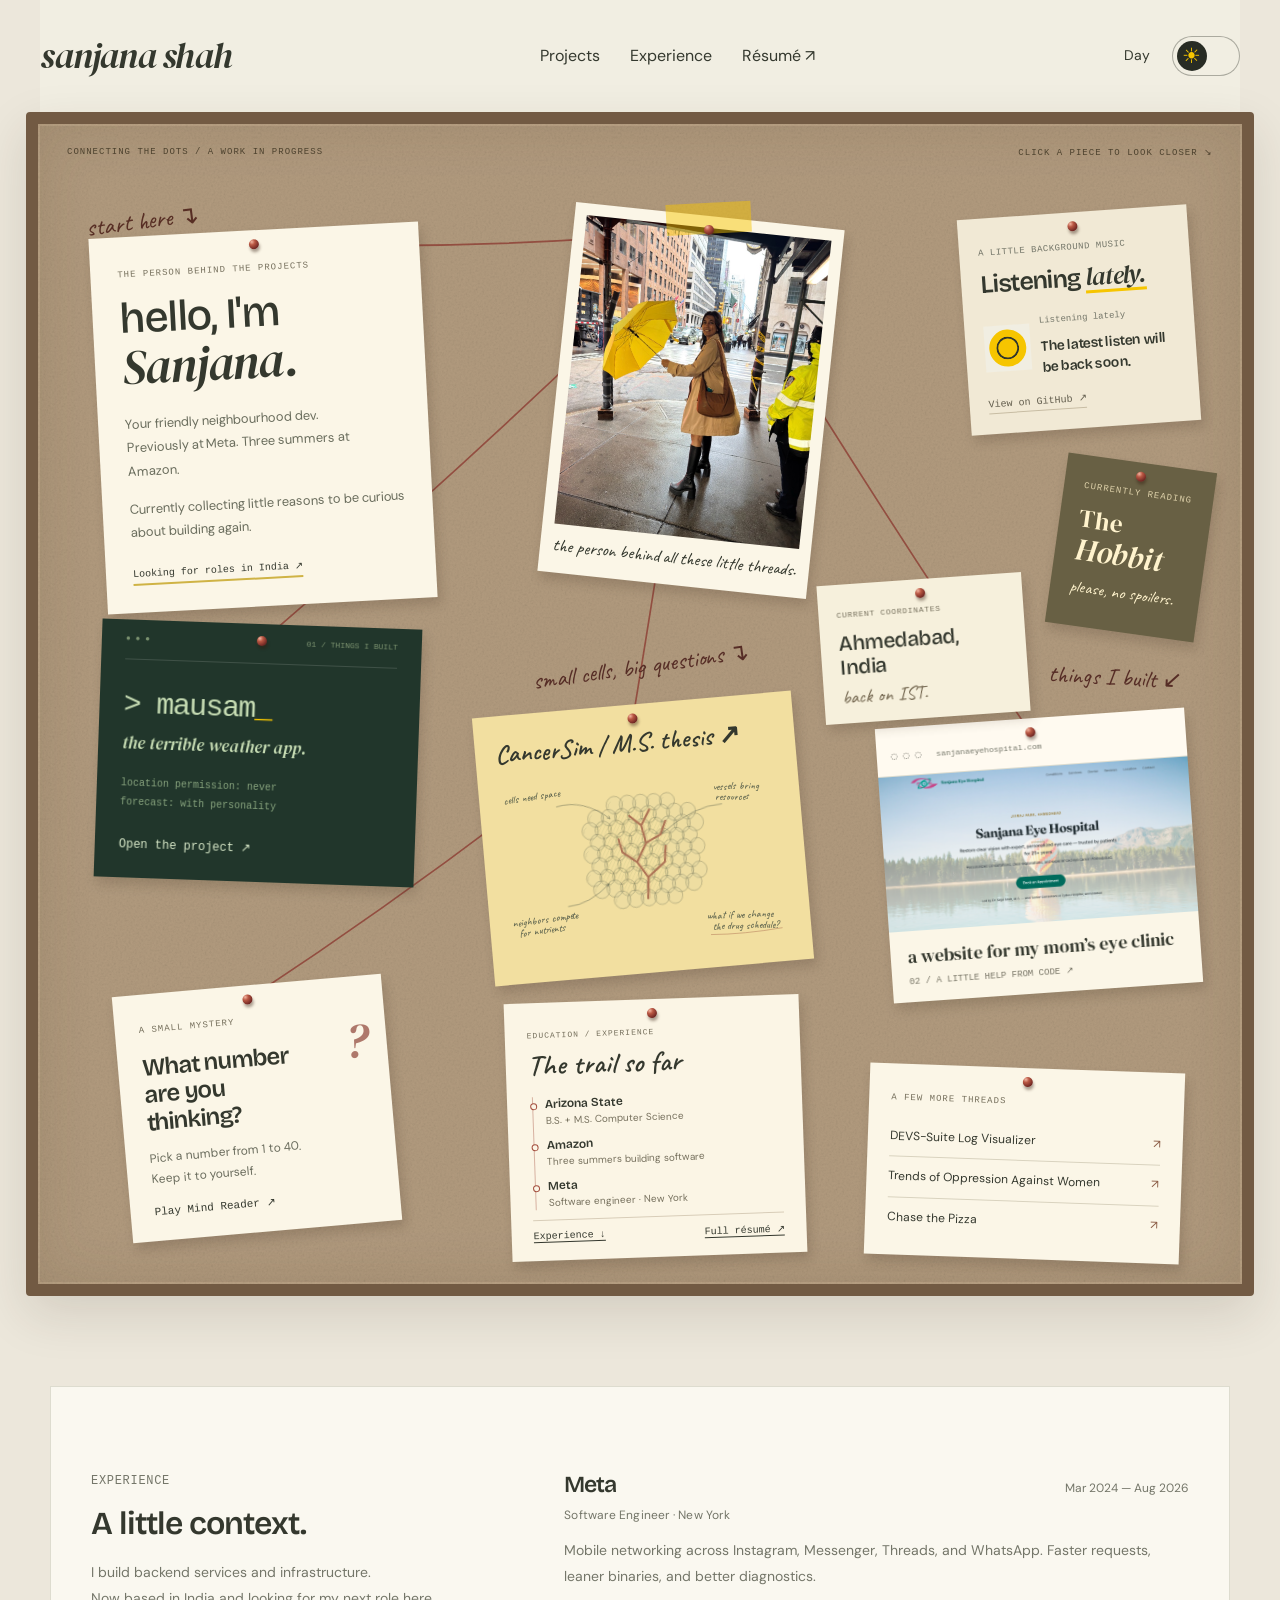
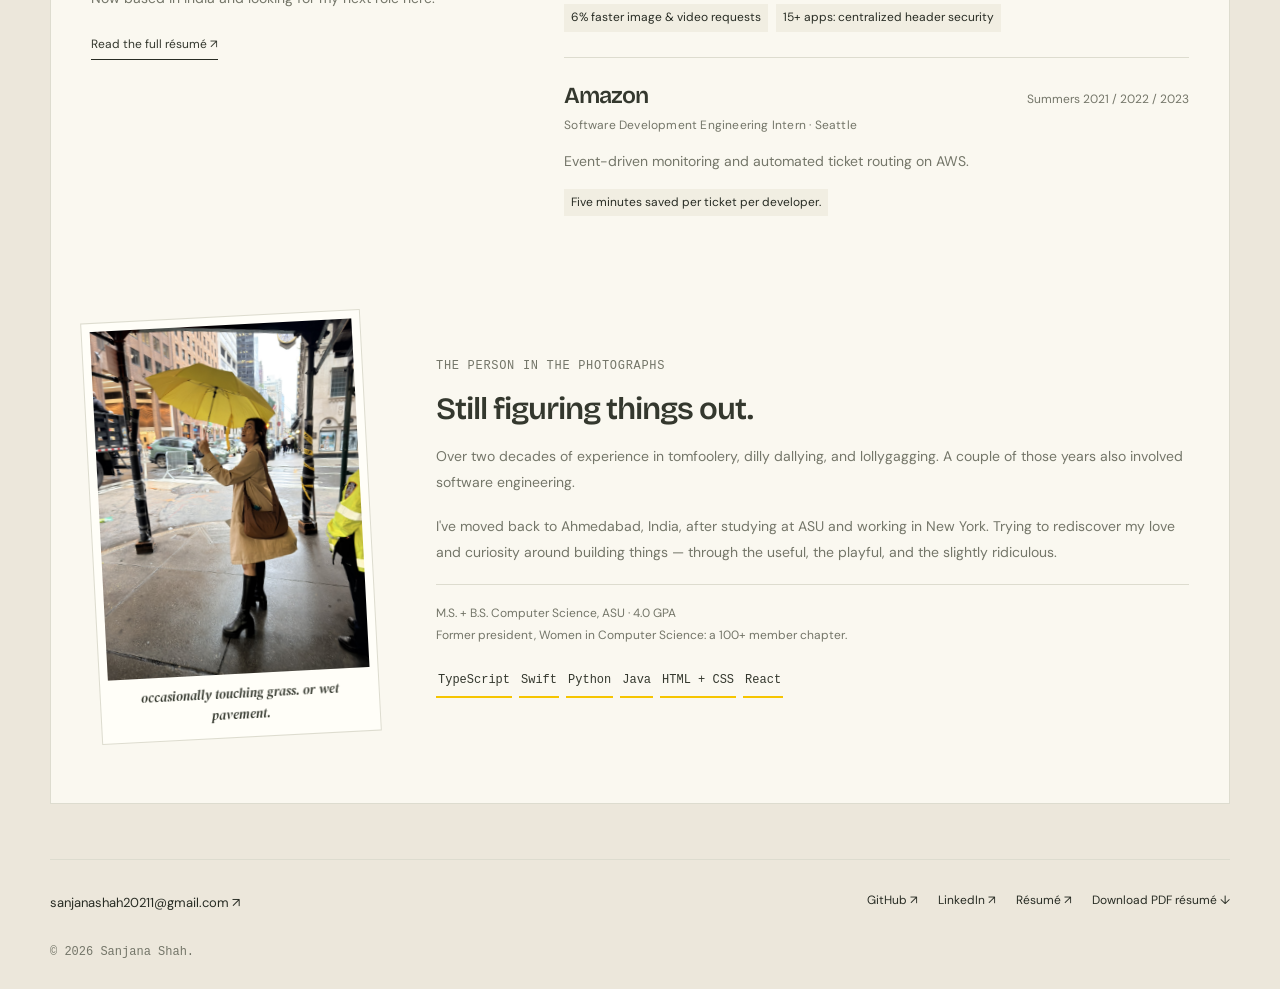
==== commit 41b0c1ad: "more changes updating the board" ====
--- a/index.html
+++ b/index.html
@@ -7,7 +7,7 @@
       name="description"
       content="Sanjana Shah -- your friendly neighbourhood dev. Backend and infrastructure engineer, previously Meta and Amazon. Now back in India and seeking backend and infrastructure engineering roles in India. Public projects, research, and experiments."
     />
-    <title>Sanjana Shah | Dev Desk</title>
+    <title>Sanjana Shah | Connecting the dots</title>
     <link rel="stylesheet" href="assets/portfolio/fonts.css" />
     <link rel="stylesheet" href="assets/portfolio/site.css" />
     <script src="assets/portfolio/theme.js"></script>
@@ -22,16 +22,16 @@
       rel="icon"
       href="data:image/svg+xml,%3Csvg xmlns='http://www.w3.org/2000/svg' viewBox='0 0 64 64'%3E%3Crect width='64' height='64' rx='32' fill='%23f6c500'/%3E%3Ctext x='15' y='46' font-size='42'%3E☂%3C/text%3E%3C/svg%3E"
     />
-    <link rel="stylesheet" href="assets/portfolio/india-clock.css" />
-    <script src="assets/portfolio/india-clock.js" defer></script>
     <link rel="stylesheet" href="assets/portfolio/music.css" />
     <script src="assets/portfolio/music.js" defer></script>
     <link rel="stylesheet" href="assets/portfolio/desk-motion.css" />
     <script src="assets/portfolio/desk-motion.js" defer></script>
+    <link rel="stylesheet" href="assets/portfolio/detective-board.css" />
+    <script src="assets/portfolio/detective-board.js" defer></script>
     <link rel="canonical" href="https://sanjana-shah.github.io/" />
     <meta name="theme-color" content="#f6c500" />
   </head>
-  <body class="desk-page">
+  <body class="desk-page detective-board">
     <a class="skip" href="#main">Skip to content</a>
     <header class="masthead contain">
       <a class="brand" href="./" data-mode-link>sanjana shah</a>
@@ -57,198 +57,224 @@
       </div>
     </header>
     <main id="main">
-      <section class="desk-stage contain" aria-labelledby="desk-title">
-        <div class="desk-caption">
-          <span>ON MY DESK, LATELY</span
-          ><span>a few things I'm working on.</span>
-        </div>
-        <article class="paper intro-paper">
-
-          <h1 id="desk-title">hello, I'm<br /><em>Sanjana.</em></h1>
-          <p>
-            Your friendly neighbourhood dev.<br />Previously at Meta. Three summers
-            at Amazon.
-          </p>
-          <p>
-            Currently collecting little reasons<br />to be curious about
-            building again.
-          </p>
-          <a href="mailto:sanjanashah20211@gmail.com"
-            >Looking for roles in India ↗</a
-          ><span class="paper-doodle" aria-hidden="true">↝</span>
-        </article>
-        <figure class="desk-polaroid">
-          <img
-            src="assets/portfolio/yellow-umbrella.png"
-            width="768"
-            height="1024"
-            alt="Sanjana with her yellow umbrella"
-          />
-          <figcaption>a little rain, a yellow umbrella. ☂</figcaption>
-        </figure>
-        <aside class="bookmark">
-          <span>ON MY<br />NIGHTSTAND</span
-          ><strong>The<br /><em>Hobbit</em></strong>
-          <p>currently reading.<br />please, no spoilers.</p>
-        </aside>
-        <button class="desk-project terminal-paper" data-project="mausam">
-          <span class="terminal-top">● ● ● <span>mausam.app</span></span
-          ><strong>&gt; mausam<span class="cursor">_</span></strong>
-          <p>the terrible weather app.</p>
-          <span class="terminal-output"
-            >location permission: never<br />forecast: with personality</span
-          ><span class="desk-open">explore Mausam ↗</span></button
-        ><button class="desk-project browser-paper" data-project="hospital">
-          <span class="browser-top"
-            >◌ ◌ ◌ <span>sanjanaeyehospital.com</span></span
-          ><img
-            src="assets/portfolio/sanjana-eye-hospital.png"
-            width="1440"
-            height="1000"
-            alt="Sanjana Eye Hospital website preview"
-            loading="lazy"
-          /><span class="browser-caption"
-            > a website for my mom's eye clinic <span>LIVE ↗</span></span
-          >
-        </button>
-        <button
-          class="cancer-sketch-card cancer-postit"
-          type="button"
-          data-project="cancer"
-          aria-label="CancerSim thesis — open the animation and project details"
-        >
-          <img class="cancer-sketch" src="assets/portfolio/cancer-sketch.svg" alt="Pencil sketch of packed cells and branching vessels, annotated with questions about space, nutrients, and drug schedules" width="470" height="300" loading="lazy" />
-          <span class="sketch-title-tab"><span class="sketch-tab-kicker">M.S. thesis / 2023</span><span class="sketch-tab-title">CancerSim <span aria-hidden="true">↗</span></span></span>
-        </button>
-        <div class="location-on-desk">
+      <section
+        class="board-shell"
+        id="projects"
+        aria-label="A detective board connecting Sanjana’s projects and interests"
+      >
+        <div class="board-surface">
+          <div class="board-topline">
+            <span>CONNECTING THE DOTS / A WORK IN PROGRESS</span
+            ><span>CLICK A PIECE TO LOOK CLOSER ↘</span>
+          </div>
+          <svg class="board-threads" aria-hidden="true"></svg>
+          <article class="board-piece board-profile" data-board="profile">
+            <span class="board-pin"></span
+            ><span class="start-note">start here ↴</span
+            ><span class="board-kicker">THE PERSON BEHIND THE PROJECTS</span>
+            <h1 id="desk-title">hello, I'm<br /><em>Sanjana.</em></h1>
+            <p>
+              Your friendly neighbourhood dev.<br />Previously at Meta. Three
+              summers at Amazon.
+            </p>
+            <p>
+              Currently collecting little reasons to be curious about building
+              again.
+            </p>
+            <a href="mailto:sanjanashah20211@gmail.com"
+              >Looking for roles in India ↗</a
+            >
+          </article>
+          <figure class="board-piece board-photo" data-board="photo">
+            <span class="board-pin"></span
+            ><img
+              src="assets/portfolio/yellow-umbrella.png"
+              width="768"
+              height="1024"
+              alt="Sanjana with her yellow umbrella"
+            />
+            <figcaption>the person behind all these little threads.</figcaption>
+          </figure>
+          <aside
+            class="board-piece board-location"
+            aria-label="Current location"
+          >
+            <span class="board-pin"></span
+            ><span class="board-kicker">CURRENT COORDINATES</span>
+            <h3>Ahmedabad,<br />India</h3>
+            <p>back on IST.</p>
+          </aside>
           <article
-            class="location-card clock-card"
-            aria-labelledby="india-location-title"
-          >
-
-            <h2 id="india-location-title">Back on <em>IST.</em></h2>
-            <div class="clock-display">
-              <div>
-                <time data-ist-time>--:--</time
-                ><span>INDIAN STANDARD TIME <br /> UTC +05:30</span>
-              </div>
-              <svg
-                class="analog-clock"
-                viewBox="0 0 100 100"
-                aria-hidden="true"
+            class="board-piece board-music music-card"
+            data-board="music"
+            aria-labelledby="music-title"
+          >
+            <span class="board-pin"></span>
+            <p class="music-eyebrow">A LITTLE BACKGROUND MUSIC</p>
+            <h2 id="music-title">Listening <em>lately.</em></h2>
+            <div
+              class="music-record"
+              data-music-state="loading"
+              role="status"
+              aria-live="polite"
+              aria-atomic="true"
+            >
+              <div class="music-artwork" aria-hidden="true">
+                <span class="record-placeholder"></span>
+                <img
+                  data-track-image
+                  alt=""
+                  width="88"
+                  height="88"
+                  loading="lazy"
+                  referrerpolicy="no-referrer"
+                  hidden
+                />
+              </div>
+              <div class="music-copy">
+                <p class="music-status" data-track-status>Tuning in…</p>
+                <h3 class="music-track" data-track-name hidden></h3>
+                <p class="music-artist" data-track-artist hidden></p>
+                <p class="music-album" data-track-album hidden></p>
+              </div>
+            </div>
+            <a
+              class="music-link"
+              data-track-link
+              target="_blank"
+              rel="noopener noreferrer"
+              hidden
+              >Open track <span aria-hidden="true">↗</span></a
+            >
+            <noscript
+              ><p class="music-fallback">
+                Enable JavaScript to see the latest listen.
+              </p></noscript
+            >
+            <a
+              class="board-source-link"
+              href="https://github.com/sanjana-shah/spotify-now-playing"
+              target="_blank"
+              rel="noopener noreferrer"
+              >View on GitHub <span aria-hidden="true">↗</span></a
+            >
+          </article>
+          <aside class="board-piece board-book">
+            <span class="board-pin"></span
+            ><span class="board-kicker">CURRENTLY READING</span
+            ><strong>The<br /><em>Hobbit</em></strong>
+            <p>please, no spoilers.</p>
+          </aside>
+          <button
+            class="board-piece board-terminal"
+            type="button"
+            data-project="mausam"
+            data-board="mausam"
+          >
+            <span class="board-pin"></span
+            ><span class="terminal-top"
+              >● ● ● <span>01 / THINGS I BUILT</span></span
+            ><strong>&gt; mausam<span class="cursor">_</span></strong>
+            <p>the terrible weather app.</p>
+            <span class="terminal-output"
+              >location permission: never<br />forecast: with personality</span
+            ><span class="desk-open">Open the project ↗</span>
+          </button>
+          <button
+            class="board-piece board-clinic"
+            type="button"
+            data-project="hospital"
+            data-board="hospital"
+          >
+            <span class="board-pin"></span
+            ><span class="browser-top"
+              >◌ ◌ ◌ <span>sanjanaeyehospital.com</span></span
+            ><img
+              src="assets/portfolio/sanjana-eye-hospital.png"
+              width="1440"
+              height="1000"
+              alt="Sanjana Eye Hospital website preview"
+            /><span class="clinic-title"
+              >a website for my mom’s eye clinic<small
+                >02 / A LITTLE HELP FROM CODE ↗</small
+              ></span
+            >
+          </button>
+          <button
+            class="board-piece board-cancer"
+            type="button"
+            data-project="cancer"
+            data-board="cancer"
+            aria-label="CancerSim thesis — open animation and details"
+          >
+            <span class="board-pin"></span
+            ><span class="board-cancer-title">CancerSim / M.S. thesis ↗</span
+            ><img
+              src="assets/portfolio/cancer-sketch.svg"
+              width="470"
+              height="300"
+              alt="Handwritten research sketch of cancer cells and branching vessels"
+            />
+          </button>
+          <button
+            class="board-piece board-reader"
+            type="button"
+            data-project="mindreader"
+            data-board="mindreader"
+          >
+            <span class="board-pin"></span
+            ><span class="board-kicker">A SMALL MYSTERY</span>
+            <h3>What number<br />are you thinking?</h3>
+            <p>Pick a number from 1 to 40.<br />Keep it to yourself.</p>
+            <span class="play">Play Mind Reader ↗</span>
+          </button>
+          <article
+            class="board-piece board-trail"
+            aria-labelledby="board-trail-title"
+          >
+            <span class="board-pin"></span
+            ><span class="board-kicker">EDUCATION / EXPERIENCE</span>
+            <h3 id="board-trail-title">The trail so far</h3>
+            <ol class="trail-stops">
+              <li>
+                <strong>Arizona State</strong
+                ><span>B.S. + M.S. Computer Science</span>
+              </li>
+              <li>
+                <strong>Amazon</strong
+                ><span>Three summers building software</span>
+              </li>
+              <li>
+                <strong>Meta</strong><span>Software engineer · New York</span>
+              </li>
+            </ol>
+            <div class="trail-links">
+              <a href="#experience">Experience ↓</a
+              ><a
+                href="resume.html"
+                target="_blank"
+                rel="noopener noreferrer"
+                data-resume-link
+                >Full résumé ↗</a
               >
-                <circle class="clock-face" cx="50" cy="50" r="45" />
-                <path
-                  class="clock-ticks"
-                  d="M50 10v7 M90 50h-7 M50 90v-7 M10 50h7"
-                />
-                <line
-                  class="hour-hand"
-                  data-clock-hour
-                  x1="50"
-                  y1="50"
-                  x2="50"
-                  y2="28"
-                />
-                <line
-                  class="minute-hand"
-                  data-clock-minute
-                  x1="50"
-                  y1="50"
-                  x2="50"
-                  y2="16"
-                />
-                <circle class="clock-center" cx="50" cy="50" r="4" />
-              </svg>
-            </div>
-            <div class="clock-location">
-              <span class="pin-dot" aria-hidden="true"></span>
-              <p>
-                <strong>Ahmedabad, India</strong
-                ><span>Currently operating a little closer to home.</span>
-              </p>
-            </div>
-            <p class="card-intent">
-              Looking for a <strong>backend or infra role</strong>
-            </p>
-            <p class="card-fineprint">
-             Open to relocating within India
-            </p>
+            </div>
           </article>
-        </div>
-        <article class="music-on-desk music-card" aria-labelledby="music-title">
-          <p class="music-eyebrow">A LITTLE BACKGROUND MUSIC</p>
-          <h2 id="music-title">Listening <em>lately.</em></h2>
-          <div
-            class="music-record"
-            data-music-state="loading"
-            role="status"
-            aria-live="polite"
-            aria-atomic="true"
-          >
-            <div class="music-artwork" aria-hidden="true">
-              <span class="record-placeholder"></span>
-              <img
-                data-track-image
-                alt=""
-                width="88"
-                height="88"
-                loading="lazy"
-                referrerpolicy="no-referrer"
-                hidden
-              />
-            </div>
-            <div class="music-copy">
-              <p class="music-status" data-track-status>Tuning in…</p>
-              <h3 class="music-track" data-track-name hidden></h3>
-              <p class="music-artist" data-track-artist hidden></p>
-              <p class="music-album" data-track-album hidden></p>
-            </div>
-          </div>
-          <a
-            class="music-link"
-            data-track-link
-            target="_blank"
-            rel="noopener noreferrer"
-            hidden
-            >Open track <span aria-hidden="true">↗</span></a
-          >
-          <noscript
-            ><p class="music-fallback">
-              Enable JavaScript to see the latest listen.
-            </p></noscript
-          >
-        </article>
-      </section>
-      <section class="desk-other contain" id="projects">
-        <div class="section-line">
-          <h2>Other things lying around</h2>
-          <span>visualization and a couple of games ↘</span>
-        </div>
-        <div class="desk-mini-grid">
-          <button class="mini-project mind-reader-card" type="button" data-project="mindreader">
-            <span class="label">Java → JavaScript · Play</span>
-            <span class="mind-card-art" aria-hidden="true"><span>17</span><span>?</span><span>34</span></span>
-            <h3>Mind Reader</h3>
-            <p>Keep a number in your head. Let me guess it.</p>
-            <span class="mini-arrow" aria-hidden="true">↗</span>
-          </button>
-          <button class="mini-project" data-project="devs">
-            <span class="label">Java · Spring Boot · D3.js</span>
-            <h3>DEVS-Suite Log Visualizer</h3>
-            <p>Making timestamped simulation logs easier to explore.</p>
-            <span class="mini-arrow" aria-hidden="true">↗</span></button
-          ><button class="mini-project" data-project="women">
-            <span class="label">Data visualization</span>
-            <h3>Trends of Oppression Against Women</h3>
-            <p>Exploring education and attitudes through data.</p>
-            <span class="mini-arrow" aria-hidden="true">↗</span></button
-          ><button class="mini-project" data-project="pizza">
-            <span class="label">MakeCode Arcade</span>
-            <h3>Chase the Pizza</h3>
-            <p>Got nostalgic about that snake game. Added pizza.</p>
-            <span class="mini-arrow" aria-hidden="true">↗</span>
-          </button>
+          <aside class="board-piece board-more" data-board="more">
+            <span class="board-pin"></span
+            ><span class="board-kicker">A FEW MORE THREADS</span
+            ><button type="button" data-project="devs">
+              DEVS-Suite Log Visualizer <span>↗</span></button
+            ><button type="button" data-project="women">
+              Trends of Oppression Against Women <span>↗</span></button
+            ><button type="button" data-project="pizza">
+              Chase the Pizza <span>↗</span>
+            </button>
+          </aside>
+          <span class="board-annotation annotation-research"
+            >small cells, big questions ↴</span
+          ><span class="board-annotation annotation-build"
+            >things I built ↙</span
+          >
         </div>
       </section>
       <div class="desk-lower contain">
@@ -293,10 +319,9 @@
               <p>Software Development Engineering Intern · Seattle</p>
               <p>
                 Event-driven monitoring and automated ticket routing on AWS.
-
               </p>
-               <div class="result-tags">
-                <span>Five minutes saved per ticket per developer.</span
+              <div class="result-tags">
+                <span>Five minutes saved per ticket per developer.</span>
               </div>
             </article>
           </div>
@@ -365,7 +390,13 @@
     </footer>
     <template id="cancer-animation-template"
       ><div class="cancer-project" data-cancer-animation>
-        <div class="cancer-modes" role="group" aria-label="Animation mode"><button type="button" data-mode="structure" aria-pressed="true">3D structure</button><button type="button" data-mode="timelapse" aria-pressed="false">Cell time-lapse</button></div>
+        <div class="cancer-modes" role="group" aria-label="Animation mode">
+          <button type="button" data-mode="structure" aria-pressed="true">
+            3D structure</button
+          ><button type="button" data-mode="timelapse" aria-pressed="false">
+            Cell time-lapse
+          </button>
+        </div>
         <div class="stage">
           <canvas
             aria-label="Interactive artistic 3D view of spherical cells in a face-centered cubic lattice surrounding branching blood vessels. This is an illustration inspired by the thesis model. Drag to rotate; use Cutaway to reveal the interior."
@@ -393,20 +424,52 @@
           </div>
           <div class="controls">
             <button type="button" data-cut aria-pressed="false">Cutaway</button
-            ><button type="button" data-pause aria-pressed="false">Pause</button>
+            ><button type="button" data-pause aria-pressed="false">
+              Pause
+            </button>
           </div>
           <div class="motion-line"></div>
         </div>
         <div class="cancer-timeline" hidden>
-          <div class="timeline-header"><span data-treatment>1 / Drug off · growth</span><button type="button" data-restart>Restart ↺</button></div>
-          <label class="timeline-slider">Illustrative step <output data-step>0 / 71</output><input type="range" min="0" max="71" value="0" step="1" data-scrubber aria-label="Illustrative time step" /></label>
-          <div class="timeline-populations"><span>Sensitive <strong data-sensitive></strong></span><span>Resistant <strong data-resistant></strong></span><span data-events></span></div>
-          <div class="population-chart"><div class="population-chart-heading"><span>Tumor-cell count</span><span><i></i> Drug on</span></div><svg viewBox="0 0 400 104" role="img" data-population-chart aria-label="Tumor-cell count over illustrative time"></svg><span class="population-chart-axis">Illustrative time →</span></div>
+          <div class="timeline-header">
+            <span data-treatment>1 / Drug off · growth</span
+            ><button type="button" data-restart>Restart ↺</button>
+          </div>
+          <label class="timeline-slider"
+            >Illustrative step <output data-step>0 / 71</output
+            ><input
+              type="range"
+              min="0"
+              max="71"
+              value="0"
+              step="1"
+              data-scrubber
+              aria-label="Illustrative time step"
+          /></label>
+          <div class="timeline-populations">
+            <span>Sensitive <strong data-sensitive></strong></span
+            ><span>Resistant <strong data-resistant></strong></span
+            ><span data-events></span>
+          </div>
+          <div class="population-chart">
+            <div class="population-chart-heading">
+              <span>Tumor-cell count</span><span><i></i> Drug on</span>
+            </div>
+            <svg
+              viewBox="0 0 400 104"
+              role="img"
+              data-population-chart
+              aria-label="Tumor-cell count over illustrative time"
+            ></svg
+            ><span class="population-chart-axis">Illustrative time →</span>
+          </div>
           <p class="timeline-explanation" data-explanation></p>
         </div>
       </div>
       <p class="cancer-illustration-note">
-        Illustrative model, not CancerSim output. Time-lapse parameters and steps are uncalibrated; vessels are held fixed. Drag to explore the structure.
+        Illustrative model, not CancerSim output. Time-lapse parameters and
+        steps are uncalibrated; vessels are held fixed. Drag to explore the
+        structure.
       </p></template
     >
     <dialog aria-labelledby="project-dialog-title" id="project-dialog">
--- a/assets/portfolio/detective-board.css
+++ b/assets/portfolio/detective-board.css
@@ -0,0 +1,815 @@
+.detective-board {
+  --board-paper: #fbf6e7;
+  --board-ink: #34382e;
+  background: #ece7db;
+  color: #34382e;
+}
+.detective-board .masthead {
+  height: 92px;
+  width: min(1280px, 100% - 80px);
+  border-bottom: 0;
+}
+
+.board-shell {
+  width: min(1320px, 100% - 52px);
+  margin: 0 auto 55px;
+  border: 12px solid #725a43;
+  border-radius: 4px;
+  box-shadow:
+    0 18px 50px #36261822,
+    inset 0 0 0 2px #e3caa744;
+  position: relative;
+  background: #b29b7e;
+}
+.board-shell:before {
+  content: "";
+  position: absolute;
+  pointer-events: none;
+  inset: 0;
+  z-index: 0;
+  background-image: url("data:image/svg+xml,%3Csvg xmlns='http://www.w3.org/2000/svg' width='180' height='180'%3E%3Cfilter id='grain'%3E%3CfeTurbulence type='fractalNoise' baseFrequency='.47' numOctaves='3' stitchTiles='stitch'/%3E%3CfeColorMatrix type='saturate' values='0'/%3E%3C/filter%3E%3Crect width='100%25' height='100%25' filter='url(%23grain)' opacity='.34'/%3E%3C/svg%3E");
+  mix-blend-mode: multiply;
+  opacity: 0.65;
+}
+.board-surface {
+  position: relative;
+  height: 1160px;
+  isolation: isolate;
+  box-shadow: inset 0 0 55px #46311d22;
+}
+.board-topline {
+  position: absolute;
+  top: 23px;
+  left: 29px;
+  right: 29px;
+  display: flex;
+  justify-content: space-between;
+  gap: 16px;
+  font: 9px var(--mono);
+  letter-spacing: 1px;
+  color: #4d422e;
+}
+.board-threads {
+  position: absolute;
+  inset: 0;
+  width: 100%;
+  height: 100%;
+  z-index: 0;
+  pointer-events: none;
+  overflow: visible;
+}
+.board-piece {
+  position: absolute;
+  color: var(--board-ink);
+  background: var(--board-paper);
+  border: 0;
+  box-shadow: 3px 7px 11px #392c1e30;
+  z-index: 2;
+}
+button.board-piece {
+  cursor: pointer;
+  text-align: left;
+  transition:
+    translate 0.2s,
+    box-shadow 0.2s;
+}
+button.board-piece:hover {
+  translate: 0 -5px;
+  box-shadow: 5px 14px 18px #392c1e38;
+}
+.board-piece:focus-visible {
+  outline: 3px solid #752d28;
+  outline-offset: 6px;
+}
+.board-pin {
+  position: absolute;
+  left: calc(50% - 5px);
+  top: 9px;
+  width: 10px;
+  height: 10px;
+  border-radius: 50%;
+  background: radial-gradient(
+    circle at 30% 25%,
+    #f2b5a1 0,
+    #b95743 30%,
+    #752a25 70%,
+    #57231d 100%
+  );
+  box-shadow: 1px 3px 3px #31190c66;
+  z-index: 5;
+  pointer-events: none;
+}
+.board-kicker {
+  display: block;
+  font: 9px/1.5 var(--mono);
+  letter-spacing: 1px;
+  color: #77715e;
+}
+.board-profile {
+  left: 5%;
+  top: 106px;
+  width: 330px;
+  padding: 32px 27px 27px;
+  transform: rotate(-3deg);
+}
+.board-profile h1 {
+  font: 43px/1.08 var(--display);
+  letter-spacing: -1.6px;
+  margin: 13px 0 19px;
+}
+.board-profile h1 em {
+  font-family: var(--serif);
+  font-size: 48px;
+}
+.board-profile p {
+  font-size: 13px;
+  line-height: 1.8;
+  margin: 15px 0;
+  color: #6a6d5d;
+}
+.board-profile a {
+  display: inline-block;
+  font: 10px var(--mono);
+  border-bottom: 2px solid #cfb345;
+  padding-bottom: 4px;
+  margin-top: 5px;
+}
+.board-profile .start-note {
+  position: absolute;
+  top: -31px;
+  left: -2px;
+  font:
+    25px Caveat,
+    cursive;
+  transform: rotate(-4deg);
+  color: #572e24;
+}
+.board-photo {
+  left: 43%;
+  top: 91px;
+  width: 270px;
+  padding: 12px 12px 16px;
+  transform: rotate(6deg);
+  z-index: 3;
+}
+.board-photo:before {
+  content: "";
+  position: absolute;
+  top: -13px;
+  left: 91px;
+  width: 85px;
+  height: 31px;
+  background: #f6c5007a;
+  transform: rotate(-9deg);
+  z-index: 4;
+}
+.board-photo img {
+  display: block;
+  width: 100%;
+  height: 310px;
+  object-fit: cover;
+}
+.board-photo figcaption {
+  font:
+    18px/1.3 Caveat,
+    cursive;
+  text-align: center;
+  margin-top: 10px;
+}
+.board-music {
+  left: auto !important;
+  right: 4%;
+  top: 88px;
+  width: 230px;
+  padding: 28px 19px 20px;
+  transform: rotate(-4deg);
+  background: #f1e9d5;
+}
+.board-music .music-eyebrow {
+  font-size: 9px;
+  letter-spacing: 0.5px;
+  margin-bottom: 9px;
+}
+.board-music h2 {
+  font-size: 25px;
+}
+.board-music .music-record {
+  grid-template-columns: 46px minmax(0, 1fr);
+  margin-top: 18px;
+  gap: 10px;
+}
+.board-music .music-artwork {
+  width: 46px;
+  height: 46px;
+}
+.board-music .music-status {
+  font-size: 9px;
+}
+.board-music .music-track {
+  font-size: 14px !important;
+  line-height: 1.4;
+}
+.board-music .music-artist {
+  font-size: 11px;
+}
+.board-music .music-link {
+  font-size: 11px;
+  margin-top: 12px;
+}
+.board-book {
+  left: 72%;
+  top: 338px;
+  width: 160px;
+  background: #686044;
+  color: #fff3cd;
+  padding: 25px 20px 29px;
+  transform: rotate(8deg);
+}
+.board-book .board-kicker {
+  color: #ddd0a9;
+}
+.board-book strong {
+  display: block;
+  font: 25px/1.15 var(--serif);
+  margin-top: 10px;
+}
+.board-book em {
+  font-size: 31px;
+}
+.board-book p {
+  font:
+    17px/1.2 Caveat,
+    cursive;
+  margin-top: 9px;
+}
+.board-terminal {
+  left: 5%;
+  top: 500px;
+  width: 320px;
+  transform: rotate(2deg);
+  background: #21362b;
+  color: #c7ddb4;
+  padding: 0 24px 23px;
+}
+.board-terminal .board-pin {
+  top: 12px;
+}
+.board-terminal .terminal-top {
+  font-size: 8px;
+}
+.board-terminal .terminal-top span {
+  margin-left: 10px;
+}
+.board-terminal strong {
+  display: block;
+  font: 30px var(--mono);
+  letter-spacing: -1.6px;
+  margin-top: 28px;
+}
+.board-terminal p {
+  font: italic 17px var(--serif);
+  margin-top: 9px;
+}
+.board-terminal .terminal-output {
+  font-size: 10px;
+  margin-top: 19px;
+}
+.board-terminal .desk-open {
+  margin-top: 24px;
+}
+.board-clinic {
+  left: auto;
+  right: 4%;
+  top: 594px;
+  width: 310px;
+  padding: 0;
+  transform: rotate(-4deg);
+}
+.board-clinic .browser-top {
+  font-size: 8px;
+  padding-top: 23px;
+  gap: 15px;
+  background: #fffaf0;
+}
+.board-clinic .browser-top span {
+  font-size: 8px;
+}
+.board-clinic img {
+  display: block;
+  width: 100%;
+  height: 155px;
+  object-fit: cover;
+  object-position: top;
+}
+.board-clinic .clinic-title {
+  display: block;
+  padding: 15px 17px;
+  font: 18px/1.2 var(--serif);
+}
+.board-clinic .clinic-title small {
+  display: block;
+  font: 9px var(--mono);
+  margin-top: 9px;
+  color: #787566;
+}
+.board-cancer {
+  left: 37%;
+  top: 580px;
+  width: 320px;
+  padding: 42px 5px 9px;
+  background: #f2dfa0;
+  transform: rotate(-5deg);
+}
+.board-cancer .board-pin {
+  left: calc(50% - 5px);
+}
+.board-cancer .board-cancer-title {
+  position: absolute;
+  top: 22px;
+  left: 20px;
+  font:
+    600 26px Caveat,
+    cursive;
+}
+.board-cancer img {
+  width: 100%;
+  height: 218px;
+  object-fit: contain;
+  display: block;
+}
+.board-reader {
+  left: 7%;
+  top: 861px;
+  width: 270px;
+  padding: 30px 24px 23px;
+  transform: rotate(-5deg);
+}
+.board-reader:after {
+  content: "?";
+  position: absolute;
+  right: 18px;
+  top: 31px;
+  font: italic 48px var(--serif);
+  color: #8e4437;
+  opacity: 0.7;
+}
+.board-reader h3 {
+  font-size: 24px;
+  line-height: 1.15;
+  margin-top: 16px;
+  max-width: 170px;
+}
+.board-reader p {
+  font-size: 12px;
+  line-height: 1.7;
+  margin-top: 12px;
+  max-width: 200px;
+  color: #6a6c5d;
+}
+.board-reader .play {
+  display: block;
+  margin-top: 16px;
+  font: 11px var(--mono);
+}
+.board-more {
+  left: auto;
+  right: 5%;
+  top: 944px;
+  width: 315px;
+  padding: 28px 22px 17px;
+  transform: rotate(2deg);
+}
+.board-more .board-kicker {
+  margin-bottom: 11px;
+}
+.board-more button {
+  display: block;
+  width: 100%;
+  text-align: left;
+  padding: 10px 0;
+  background: none;
+  border-bottom: 1px solid #d9d3bf;
+  font-size: 12px;
+}
+.board-more button:last-child {
+  border-bottom: 0;
+}
+.board-more button span {
+  float: right;
+  color: #8a5b44;
+}
+.board-annotation {
+  position: absolute;
+  font:
+    24px/1.1 Caveat,
+    cursive;
+  color: #562d26;
+  z-index: 1;
+  pointer-events: none;
+}
+.annotation-research {
+  left: 41%;
+  top: 529px;
+  transform: rotate(-8deg);
+}
+.annotation-build {
+  right: 5%;
+  top: 540px;
+  transform: rotate(3deg);
+}
+
+.detective-board .desk-lower {
+  background: var(--paper);
+  padding: 40px;
+  border: 1px solid var(--line);
+}
+.detective-board .end-footer {
+  color: var(--ink);
+}
+[data-theme="night"] .detective-board {
+  background: #292a24;
+  color: #f3eddd;
+}
+@media (max-width: 1100px) and (min-width: 701px) {
+  .board-surface {
+    height: 1440px;
+  }
+  .board-profile {
+    left: 4%;
+    top: 105px;
+    width: 31%;
+    padding: 30px 20px 22px;
+  }
+  .board-profile h1 {
+    font-size: 34px;
+  }
+  .board-profile h1 em {
+    font-size: 39px;
+  }
+  .board-profile p {
+    font-size: 12px;
+  }
+  .board-photo {
+    left: 40%;
+    top: 135px;
+    width: 28%;
+  }
+  .board-photo img {
+    height: 275px;
+  }
+  .board-photo figcaption {
+    font-size: 16px;
+  }
+  .board-photo:before {
+    left: 34%;
+    width: 75px;
+  }
+  .board-music {
+    right: 3%;
+    width: 24%;
+    top: 65px;
+    padding: 27px 14px 18px;
+  }
+  .board-music h2 {
+    font-size: 20px;
+  }
+  .board-music .music-record {
+    grid-template-columns: 1fr;
+  }
+  .board-music .music-artwork {
+    display: none;
+  }
+  .board-book {
+    left: auto;
+    right: 4%;
+    top: 375px;
+    width: 155px;
+  }
+  .board-terminal {
+    left: 4%;
+    top: 600px;
+    width: 39%;
+    padding: 0 18px 22px;
+  }
+  .board-terminal strong {
+    font-size: 26px;
+  }
+  .board-cancer {
+    left: auto;
+    right: 5%;
+    top: 690px;
+    width: 41%;
+  }
+  .board-clinic {
+    left: 5%;
+    right: auto;
+    top: 960px;
+    width: 40%;
+  }
+  .board-reader {
+    left: auto;
+    right: 5%;
+    top: 1100px;
+    width: 40%;
+  }
+  .board-more {
+    left: 5%;
+    right: auto;
+    top: 1240px;
+    width: 40%;
+  }
+  .annotation-research {
+    top: 575px;
+    left: 48%;
+  }
+  .annotation-build {
+    top: 910px;
+    left: 8%;
+    right: auto;
+  }
+}
+@media (max-width: 700px) {
+  .detective-board .masthead {
+    width: calc(100% - 40px);
+    height: 82px;
+  }
+
+  .board-shell {
+    width: calc(100% - 22px);
+    border-width: 7px;
+  }
+  .board-surface {
+    height: auto;
+    display: flex;
+    flex-direction: column;
+    gap: 32px;
+    padding: 27px 20px 35px;
+  }
+  .board-topline {
+    position: static;
+    font-size: 8px;
+    line-height: 1.7;
+  }
+  .board-topline span:last-child {
+    display: none;
+  }
+  .board-piece {
+    position: relative;
+    inset: auto !important;
+    max-width: 100%;
+    margin: 0;
+  }
+  .board-threads,
+  .board-annotation {
+    display: none;
+  }
+  .board-profile {
+    width: 94%;
+    align-self: start;
+    margin-top: 17px;
+    padding: 29px 23px 23px;
+  }
+  .board-profile h1 {
+    font-size: 37px;
+  }
+  .board-profile h1 em {
+    font-size: 43px;
+  }
+  .board-profile .start-note {
+    font-size: 22px;
+  }
+  .board-photo {
+    width: 80%;
+    align-self: end;
+    margin-top: 4px;
+  }
+  .board-photo img {
+    height: 280px;
+  }
+  .board-photo:before {
+    left: 33%;
+  }
+  .board-photo figcaption {
+    font-size: 17px;
+  }
+  .board-music {
+    width: 85%;
+    align-self: start;
+  }
+  .board-book {
+    display: none;
+  }
+  .board-terminal {
+    width: 94%;
+    align-self: end;
+    padding: 0 19px 23px;
+  }
+  .board-terminal strong {
+    font-size: 27px;
+  }
+  .board-clinic {
+    width: 93%;
+    align-self: start;
+  }
+  .board-cancer {
+    width: 94%;
+    align-self: end;
+  }
+  .board-cancer img {
+    height: 210px;
+  }
+  .board-reader {
+    width: 89%;
+    align-self: start;
+  }
+  .board-more {
+    width: 96%;
+    align-self: end;
+  }
+  .detective-board .desk-lower {
+    padding: 25px;
+  }
+}
+@media (prefers-reduced-motion: reduce) {
+  button.board-piece {
+    transition: none;
+  }
+  button.board-piece:hover {
+    translate: none;
+  }
+}
+.board-music .board-source-link {
+  display: inline-block;
+  margin-top: 17px;
+  padding-bottom: 3px;
+  border-bottom: 1px solid #c8bda4;
+  font: 10px var(--mono);
+  color: #625d4d;
+}
+
+/* Location belongs with the person, on its own small pinned slip. */
+.board-location {
+  left: 65%;
+  top: 455px;
+  width: 205px;
+  padding: 25px 18px 15px;
+  transform: rotate(-4deg);
+  background: #f6f0dc;
+  z-index: 4;
+}
+.board-location .board-kicker {
+  font-size: 8px;
+  letter-spacing: 0.7px;
+}
+.board-location h3 {
+  font: 21px/1.12 var(--display);
+  letter-spacing: -0.5px;
+  margin-top: 11px;
+}
+.board-location p {
+  font:
+    19px/1.1 Caveat,
+    cursive;
+  margin-top: 8px;
+  color: #71644d;
+}
+.board-book {
+  left: auto;
+  right: 3%;
+  width: 150px;
+}
+@media (min-width: 701px) and (max-width: 1100px) {
+  .board-location {
+    left: 48%;
+    top: 545px;
+    width: 210px;
+  }
+  .annotation-research {
+    top: 660px;
+    left: 48%;
+    font-size: 21px;
+  }
+}
+@media (max-width: 700px) {
+  .board-location {
+    position: relative;
+    inset: auto !important;
+    width: 82%;
+    align-self: start;
+    margin-top: -8px;
+    margin-left: 10px;
+  }
+}
+
+.board-trail {
+  left: 39%;
+  top: 875px;
+  width: 295px;
+  padding: 27px 22px 18px;
+  background: #fbf5e5;
+  transform: rotate(-2deg);
+}
+.board-trail .board-kicker {
+  font-size: 8px;
+}
+.board-trail h3 {
+  font:
+    600 29px/1.1 Caveat,
+    cursive;
+  letter-spacing: 0;
+  margin-top: 8px;
+}
+.trail-stops {
+  list-style: none;
+  padding: 0 0 0 12px;
+  margin: 15px 0 0 3px;
+  border-left: 1px solid #a34d3d66;
+}
+.trail-stops li {
+  position: relative;
+  display: flex;
+  flex-direction: column;
+  gap: 2px;
+  margin: 0 0 10px;
+}
+.trail-stops li:before {
+  content: "";
+  position: absolute;
+  width: 5px;
+  height: 5px;
+  left: -15px;
+  top: 6px;
+  border: 1px solid #a34d3d;
+  border-radius: 50%;
+  background: #fbf5e5;
+}
+.trail-stops strong {
+  font: 600 12px/1.25 var(--display);
+}
+.trail-stops span {
+  font-size: 10px;
+  line-height: 1.4;
+  color: #77715e;
+}
+.trail-links {
+  display: flex;
+  justify-content: space-between;
+  gap: 12px;
+  padding-top: 10px;
+  border-top: 1px solid #d8cdb8;
+}
+.trail-links a {
+  font: 10px var(--mono);
+  text-decoration: underline;
+  text-underline-offset: 3px;
+}
+@media (min-width: 701px) and (max-width: 1100px) {
+  .board-trail {
+    left: auto;
+    right: 5%;
+    top: 1360px;
+    width: 40%;
+  }
+  .board-surface {
+    height: 1660px;
+  }
+}
+@media (max-width: 700px) {
+  .board-trail {
+    position: relative;
+    inset: auto !important;
+    width: 95%;
+    align-self: start;
+  }
+}
+/* Keep the light paper motion on the two web project pins. */
+.detective-board .board-terminal {
+  --paper-angle: 2deg;
+}
+.detective-board .board-clinic {
+  --paper-angle: -4deg;
+}
+.detective-board .board-terminal,
+.detective-board .board-clinic {
+  transform: perspective(900px) rotate(var(--paper-angle))
+    rotateX(var(--paper-rx, 0deg)) rotateY(var(--paper-ry, 0deg));
+  transition:
+    transform 0.22s ease-out,
+    translate 0.2s,
+    box-shadow 0.2s;
+}
+@media (hover: hover) and (pointer: fine) {
+  .board-terminal:hover .cursor {
+    animation: desk-cursor 1s steps(2, start) infinite;
+  }
+}
+@media (prefers-reduced-motion: reduce) {
+  .detective-board .board-terminal,
+  .detective-board .board-clinic {
+    transform: rotate(var(--paper-angle));
+    transition: none;
+  }
+  .board-terminal:hover .cursor {
+    animation: none;
+  }
+}
